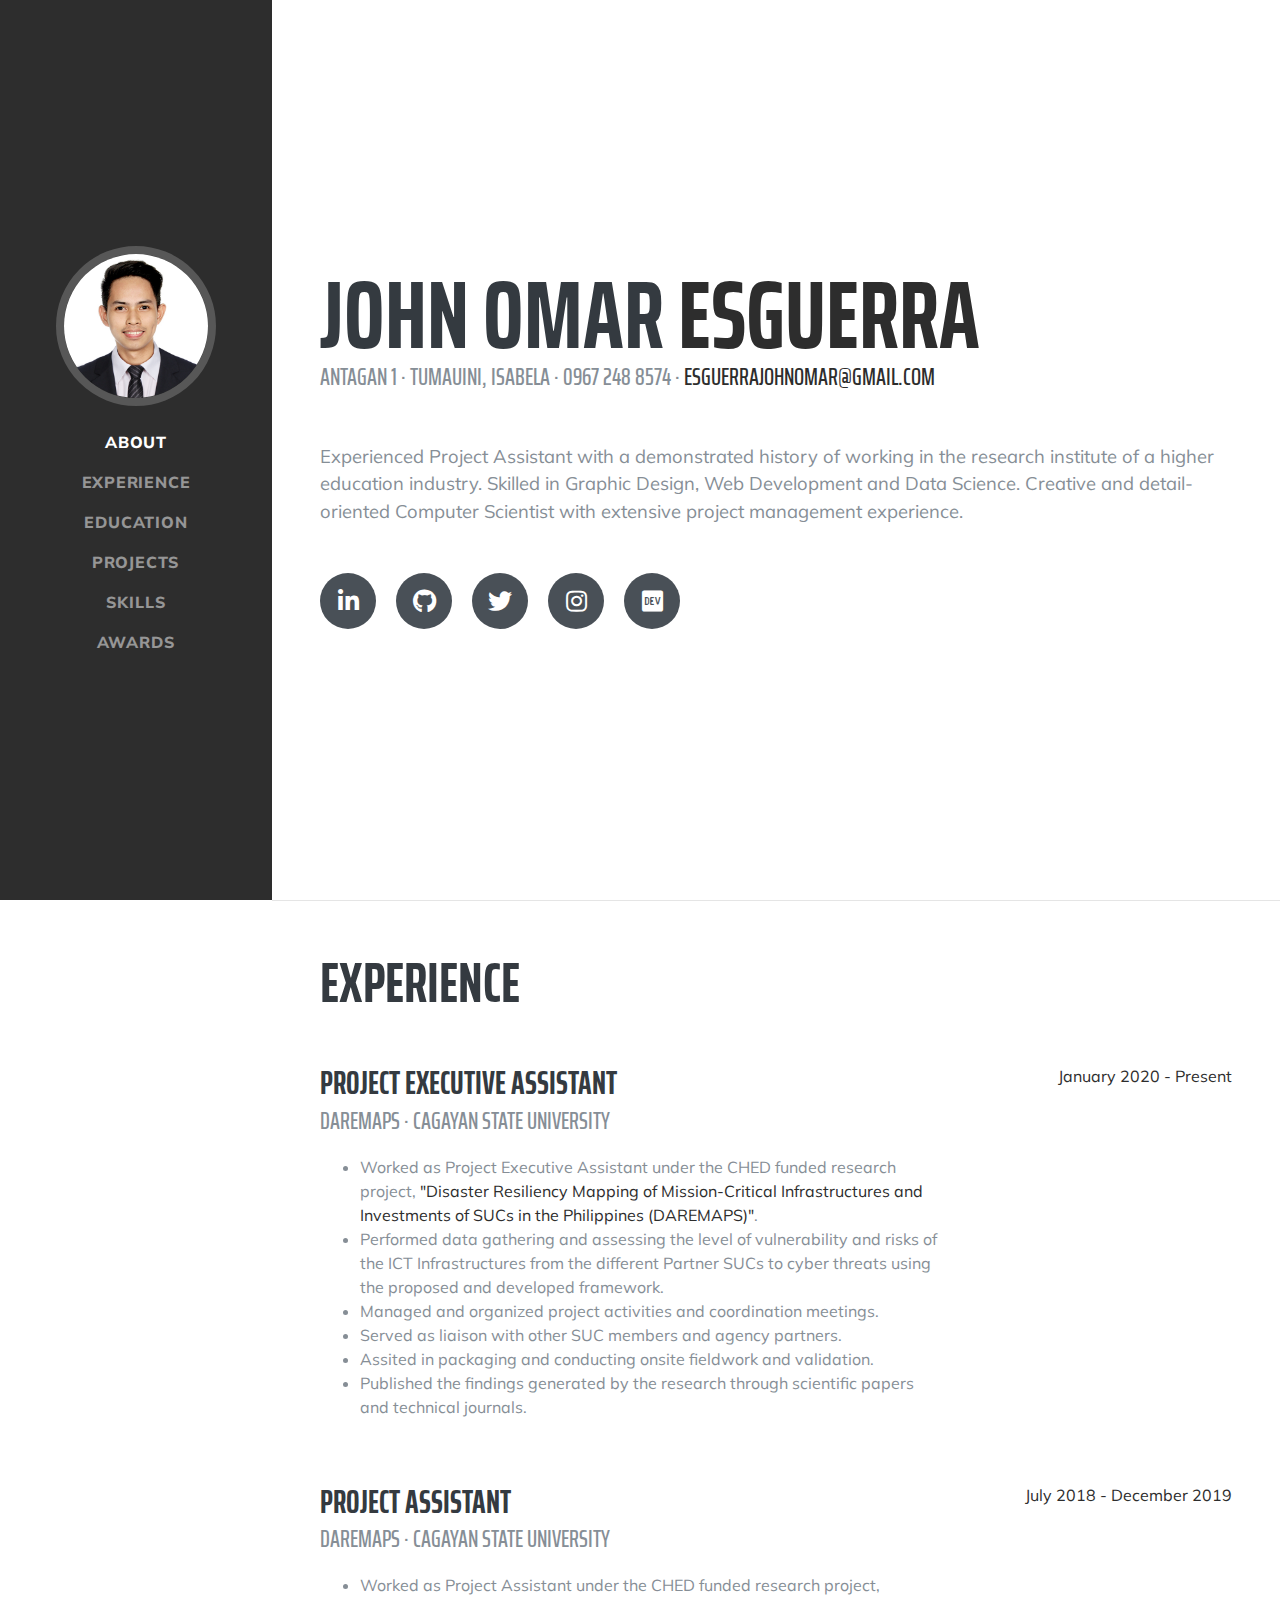
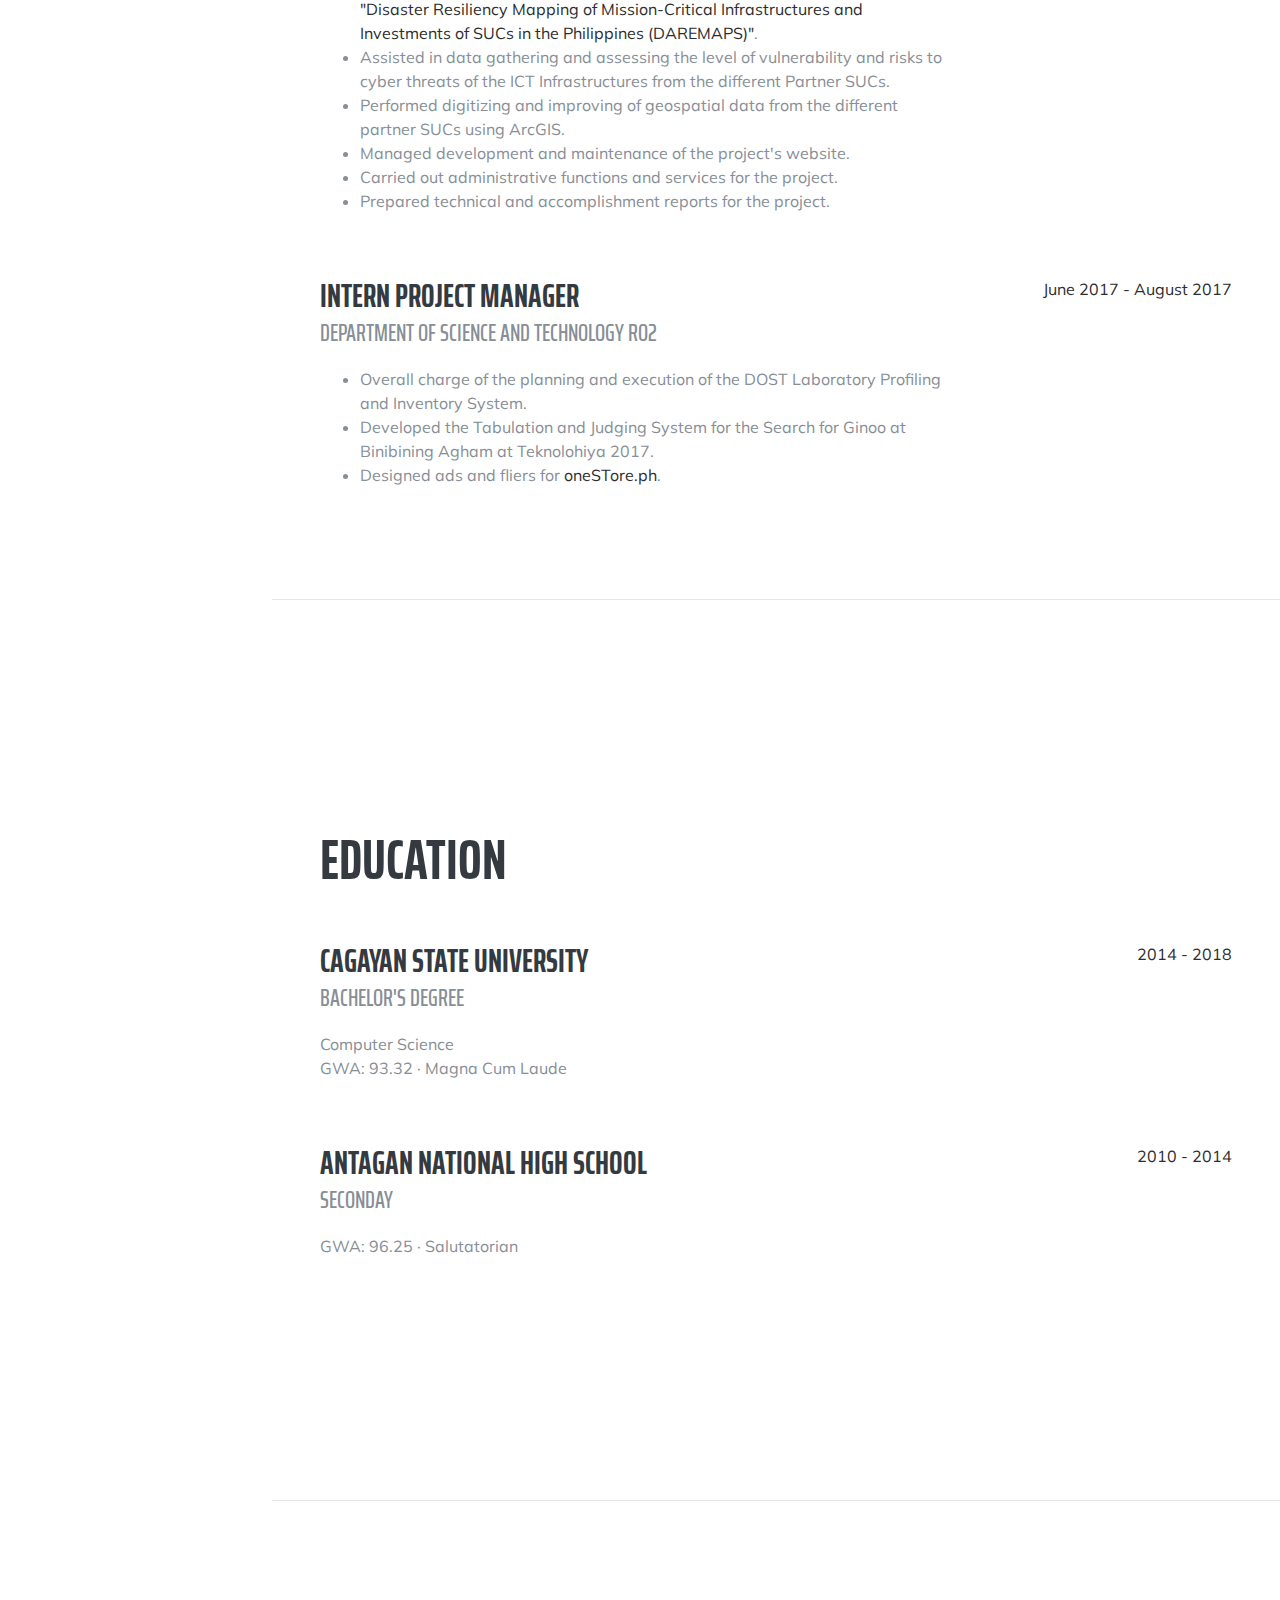
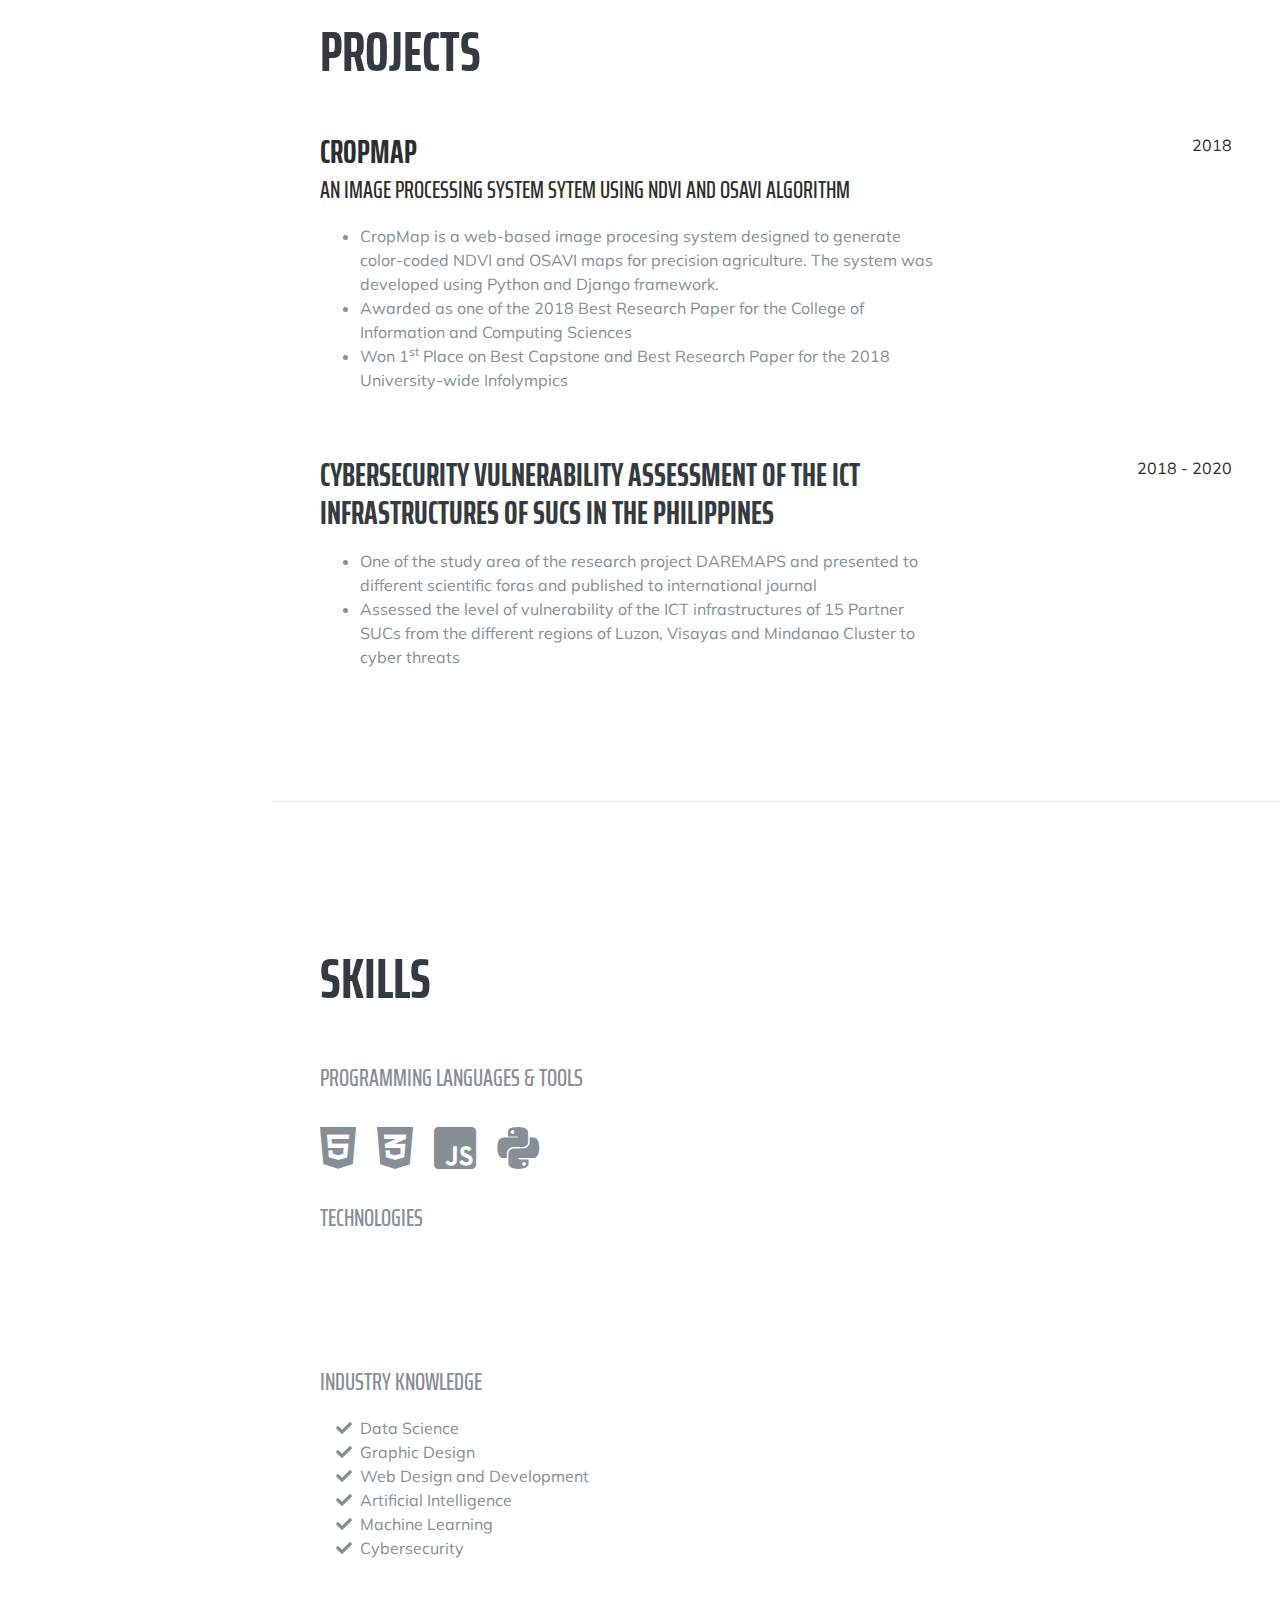
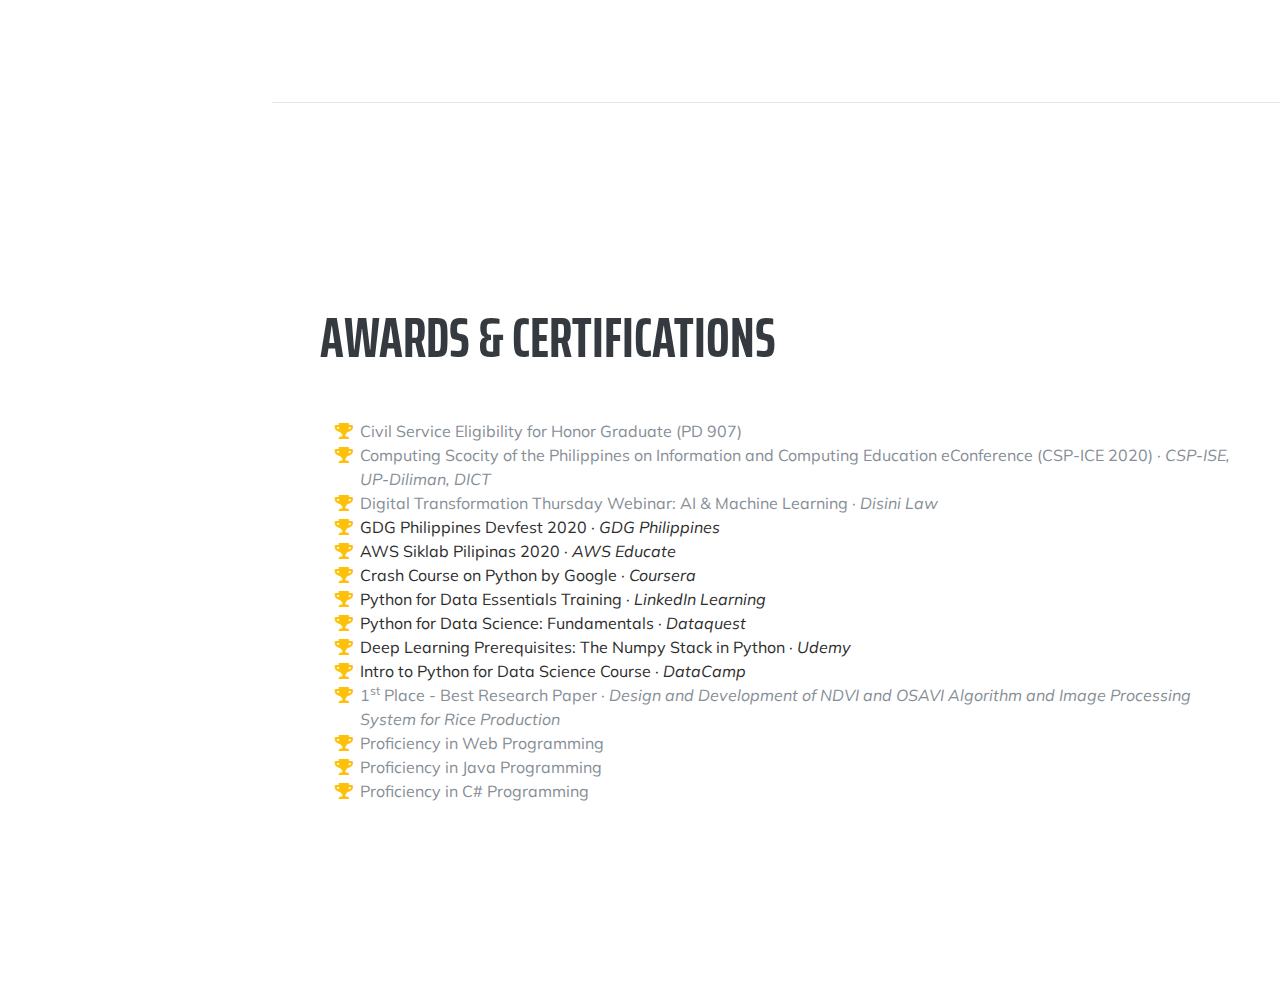
==== index.html @ 61eb9645 "Update index.html" ====
<!DOCTYPE html>
<html lang="en">

<head>

  <meta charset="utf-8">
  <meta name="viewport" content="width=device-width, initial-scale=1, shrink-to-fit=no">
  <meta name="description" content="">
  <meta name="author" content="">

  <title>John Omar Esguerra | My Resume</title>

  <!-- Bootstrap core CSS -->
  <link href="vendor/bootstrap/css/bootstrap.min.css" rel="stylesheet">

  <!-- Custom fonts for this template -->
  <link href="https://fonts.googleapis.com/css?family=Saira+Extra+Condensed:500,700" rel="stylesheet">
  <link href="https://fonts.googleapis.com/css?family=Muli:400,400i,800,800i" rel="stylesheet">
  <link href="vendor/fontawesome-free/css/all.min.css" rel="stylesheet">

  <!-- Custom styles for this template -->
  <link href="css/resume.min.css" rel="stylesheet">

</head>

<body id="page-top">

  <nav class="navbar navbar-expand-lg navbar-dark bg-primary fixed-top" id="sideNav">
    <a class="navbar-brand js-scroll-trigger" href="#page-top">
      <span class="d-block d-lg-none">John Omar Esguerra</span>
      <span class="d-none d-lg-block">
        <img class="img-fluid img-profile rounded-circle mx-auto mb-2" src="img/profile1.jpg" alt="">
      </span>
    </a>
    <button class="navbar-toggler" type="button" data-toggle="collapse" data-target="#navbarSupportedContent" aria-controls="navbarSupportedContent" aria-expanded="false" aria-label="Toggle navigation">
      <span class="navbar-toggler-icon"></span>
    </button>
    <div class="collapse navbar-collapse" id="navbarSupportedContent">
      <ul class="navbar-nav">
        <li class="nav-item">
          <a class="nav-link js-scroll-trigger" href="#about">About</a>
        </li>
        <li class="nav-item">
          <a class="nav-link js-scroll-trigger" href="#experience">Experience</a>
        </li>
        <li class="nav-item">
          <a class="nav-link js-scroll-trigger" href="#education">Education</a>
        </li>
        <li class="nav-item">
          <a class="nav-link js-scroll-trigger" href="#projects">Projects</a>
        </li>
        <li class="nav-item">
          <a class="nav-link js-scroll-trigger" href="#skills">Skills</a>
        </li>
        <li class="nav-item">
          <a class="nav-link js-scroll-trigger" href="#awards">Awards</a>
        </li>
       <!--  <li class="nav-item">
          <a class="nav-link js-scroll-trigger" href="portfolio.html#portfolio">Portfolio</a>
        </li> -->
      </ul>
    </div>
  </nav>

  <div class="container-fluid p-0">

    <section class="resume-section p-3 p-lg-5 d-flex align-items-center" id="about">
      <div class="w-100">
        <h1 class="mb-0">John Omar
          <span class="text-primary">Esguerra</span>
        </h1>
        <div class="subheading mb-5">Antagan 1 · Tumauini, Isabela · 0967 248 8574 ·
          <a href="mailto:esguerrajohnomar@gmail.com">esguerrajohnomar@gmail.com</a>
        </div>
        <p class="lead mb-5">Experienced Project Assistant with a demonstrated history of working in the research institute of a higher education industry. Skilled in Graphic Design, Web Development and Data Science. Creative and detail-oriented Computer Scientist with extensive project management experience. </p>
        <div class="social-icons">
          <a href="https://www.linkedin.com/in/omaresguerra" target="_blank">
            <i class="fab fa-linkedin-in"></i>
          </a>
          <a href="https://github.com/omaresguerra" target="_blank">
            <i class="fab fa-github"></i>
          </a>
          <a href="https://twitter.com/omar_esguerra" target="_blank">
            <i class="fab fa-twitter"></i>
          </a>
          <a href="https://instagram.com/omar_esguerra" target="_blank">
            <i class="fab fa-instagram"></i>
          </a>
          <a href="https://dev.to/omaresguerra" target="_blank">
            <i class="fab fa-dev"></i>
          </a>
        </div>
      </div>
    </section>

    <hr class="m-0">

    <section class="resume-section p-3 p-lg-5 d-flex justify-content-center" id="experience">
      <div class="w-100">
        <h2 class="mb-5">Experience</h2>

        <div class="resume-item d-flex flex-column flex-md-row justify-content-between mb-5">
          <div class="resume-content">
            <h3 class="mb-0">Project Executive Assistant</h3>
            <div class="subheading mb-3">DAREMAPS · Cagayan State University</div>
             <ul>
                <li>Worked as Project Executive Assistant under the CHED funded research project, <a href="http://www.daremaps.net.ph" target="_blank">"Disaster Resiliency Mapping of Mission-Critical Infrastructures and Investments of SUCs in the Philippines (DAREMAPS)"</a>.</li>
                <li>Performed data gathering and assessing the level of vulnerability and risks of the ICT Infrastructures from the different Partner SUCs to cyber threats using the proposed and developed framework.</li>
                <li>Managed and organized project activities and coordination meetings.</li> 
                <li>Served as liaison with other SUC members and agency partners.</li>
                <li>Assited in packaging and conducting onsite fieldwork and validation.</li>
                <li>Published the findings generated by the research through scientific papers and technical journals.</li>
             </ul>
          </div>
          <div class="resume-date text-md-right">
            <span class="text-primary">January 2020 - Present</span>
          </div>
        </div>

        <div class="resume-item d-flex flex-column flex-md-row justify-content-between mb-5">
          <div class="resume-content">
            <h3 class="mb-0">Project Assistant</h3>
            <div class="subheading mb-3">DAREMAPS · Cagayan State University</div>
              <ul>
                <li>Worked as Project Assistant under the CHED funded research project, <a href="http://www.daremaps.net.ph" target="_blank">"Disaster Resiliency Mapping of Mission-Critical Infrastructures and Investments of SUCs in the Philippines (DAREMAPS)"</a>.</li>
                <li>Assisted in data gathering and assessing the level of vulnerability and risks to cyber threats of the ICT Infrastructures from the different Partner SUCs.</li>
                <li>Performed digitizing and improving of geospatial data from the different partner SUCs using ArcGIS.</li>
                <li>Managed development and maintenance of the project's website.</li>
                <li>Carried out administrative functions and services for the project.</li>
                <li>Prepared technical and accomplishment reports for the project.</li>
              </ul>
          </div>
          <div class="resume-date text-md-right">
            <span class="text-primary">July 2018 - December 2019</span>
          </div>
        </div>

        <div class="resume-item d-flex flex-column flex-md-row justify-content-between mb-5">
          <div class="resume-content">
            <h3 class="mb-0">Intern Project Manager</h3>
            <div class="subheading mb-3">Department of Science and Technology RO2</div>
            <ul>
              <li>Overall charge of the planning and execution of the DOST Laboratory Profiling and Inventory System.</li>
              <li>Developed the Tabulation and Judging System for the Search for Ginoo at Binibining Agham at Teknolohiya 2017.</li>
              <li>Designed ads and fliers for <a href="https://onestore.ph/" target="_blank">oneSTore.ph</a>.</li>
            </ul>
          </div>
          <div class="resume-date text-md-right">
            <span class="text-primary">June 2017 - August 2017</span>
          </div>
        </div>

      </div>

    </section>

    <hr class="m-0">

    <section class="resume-section p-3 p-lg-5 d-flex align-items-center" id="education">
      <div class="w-100">
        <h2 class="mb-5">Education</h2>

        <div class="resume-item d-flex flex-column flex-md-row justify-content-between mb-5">
          <div class="resume-content">
            <h3 class="mb-0">Cagayan State University</h3>
            <div class="subheading mb-3">Bachelor's Degree</div>
            <div>Computer Science</div>
            <p>GWA: 93.32 · Magna Cum Laude </p>
          </div>
          <div class="resume-date text-md-right">
            <span class="text-primary">2014 - 2018</span>
          </div>
        </div>

        <div class="resume-item d-flex flex-column flex-md-row justify-content-between">
          <div class="resume-content">
            <h3 class="mb-0">Antagan National High School</h3>
            <div class="subheading mb-3">Seconday</div>
            <p>GWA: 96.25 · Salutatorian</p>
          </div>
          <div class="resume-date text-md-right">
            <span class="text-primary">2010 - 2014</span>
          </div>
        </div>
      </div>
    </section>

    <hr class="m-0">

    <section class="resume-section p-3 p-lg-5 d-flex align-items-center" id="projects">
      <div class="w-100">
        <h2 class="mb-5">Projects</h2>

        <div class="resume-item d-flex flex-column flex-md-row justify-content-between mb-5">
          <div class="resume-content">
            <h3 class="mb-0"><a href="http://cropmapapp.herokuapp.com" target="_blank">CropMap</a></h3>
            <div class="subheading mb-3"><a href="http://cropmapapp.herokuapp.com" target="_blank">An Image Processing System Sytem using NDVI and OSAVI Algorithm</a></div>
            <ul>
              <li>CropMap is a web-based image procesing system designed to generate color-coded NDVI and OSAVI maps for precision agriculture. The system was developed using Python and Django framework.</li>
              <li>Awarded as one of the 2018 Best Research Paper for the College of Information and Computing Sciences</li>
              <li>Won 1<sup>st</sup> Place on Best Capstone and Best Research Paper for the 2018 University-wide Infolympics</li>
            </ul>
          </div>
          <div class="resume-date text-md-right">
            <span class="text-primary">2018</span>
          </div>
        </div>

       <div class="resume-item d-flex flex-column flex-md-row justify-content-between">
          <div class="resume-content">
            <h3 class="mb-0">Cybersecurity Vulnerability Assessment of the ICT Infrastructures of SUCs in the Philippines</h3>
            <div class="subheading mb-3"> </div>
            <ul>
              <li>One of the study area of the research project DAREMAPS and presented to different scientific foras and published to international journal</li>
              <li>Assessed the level of vulnerability of the ICT infrastructures of 15 Partner SUCs from the different regions of Luzon, Visayas and Mindanao Cluster to cyber threats</li>
<!--               <li>Won 1<sup>st</sup> Place on Best Capstone and Best Research Paper for the 2018 University-wide Infolympics</li> -->
            </ul>
          </div>
          <div class="resume-date text-md-right">
            <span class="text-primary">2018 - 2020</span>
          </div>
        </div>
 
      </div>
    </section>

    <hr class="m-0">

    <section class="resume-section p-3 p-lg-5 d-flex align-items-center" id="skills">
      <div class="w-100">
        <h2 class="mb-5">Skills</h2>

        <div class="subheading mb-3">Programming Languages &amp; Tools</div>
        <ul class="list-inline dev-icons">
          <li class="list-inline-item">
            <i class="fab fa-html5" data-toggle="tooltip" data-placement="bottom" title="HTML"></i>
          </li>
          <li class="list-inline-item">
            <i class="fab fa-css3-alt" data-toggle="tooltip" data-placement="bottom" title="CSS"></i>
          </li>
          <li class="list-inline-item">
            <i class="fab fa-js-square" data-toggle="tooltip" data-placement="bottom" title="JavaScript"></i>
          </li>
          </li>
          <li class="list-inline-item">
            <i class="fab fa-python" data-toggle="tooltip" data-placement="bottom" title="Python"></i>
          </li>
        </ul>

        <div class="subheading mb-3">Technologies</div>
        <ul class="list-inline dev-icons">
          <li class="list-inline-item">
            <img src="https://cdn.worldvectorlogo.com/logos/photoshop-cc.svg" width="50" data-toggle="tooltip" data-placement="bottom" title="Adobe Photoshop">
          </li>
          <li class="list-inline-item">
            <img src="https://upload.wikimedia.org/wikipedia/commons/thumb/f/fb/Adobe_Illustrator_CC_icon.svg/512px-Adobe_Illustrator_CC_icon.svg.png" width="50" data-toggle="tooltip" data-placement="bottom" title="Adobe Illustrator"> 
          </li>
          <li class="list-inline-item">
            <img src="https://visualstudio.microsoft.com/wp-content/uploads/2019/02/VSWinIcon_100x.png" width="50" data-toggle="tooltip" data-placement="bottom" title="Visual Studio">
          </li>
          <li class="list-inline-item">
            <img src="https://www.djangoproject.com/m/img/logos/django-logo-negative.png" width="90" data-toggle="tooltip" data-placement="bottom" title="Django">
          </li>
          <li class="list-inline-item">
            <img src="https://seeklogo.com/images/T/tensorflow-logo-AE5100E55E-seeklogo.com.png" width="80" data-toggle="tooltip" data-placement="bottom" title="Tensorflow">
          </li>
          <li class="list-inline-item">
            <img src="https://cdn.worldvectorlogo.com/logos/microsoft-sql-server.svg" width="60" data-toggle="tooltip" data-placement="bottom" title="SQL Server">
          </li>
          <li class="list-inline-item">
            <img src=" https://upload.wikimedia.org/wikipedia/commons/d/df/ArcGIS_logo.png" width="60" data-toggle="tooltip" data-placement="bottom" title="ArcGIS">
          </li>
         
        </ul>
        <br>
        <div class="subheading mb-3">Industry Knowledge</div>
        <ul class="fa-ul mb-0">
          <li>
            <i class="fa-li fa fa-check"></i>
            Data Science</li>
          <li>
            <i class="fa-li fa fa-check"></i>
            Graphic Design</li>
          <li>
            <i class="fa-li fa fa-check"></i>
            Web Design and Development</li>
          <li>
            <i class="fa-li fa fa-check"></i>
            Artificial Intelligence</li>
          <li>
            <i class="fa-li fa fa-check"></i>
            Machine Learning</li>
          <li>
            <i class="fa-li fa fa-check"></i>
            Cybersecurity</li>
        </ul>
      </div>
    </section>


    <hr class="m-0">

    <section class="resume-section p-3 p-lg-5 d-flex align-items-center" id="awards">
      <div class="w-100">
        <h2 class="mb-5">Awards &amp; Certifications</h2>
        <ul class="fa-ul mb-0">
          <li>
            <i class="fa-li fa fa-trophy text-warning"></i>
            Civil Service Eligibility for Honor Graduate (PD 907)</li>
          <li>
            <i class="fa-li fa fa-trophy text-warning"></i>
            Computing Scocity of the Philippines on Information and Computing Education eConference (CSP-ICE 2020) · <i>CSP-ISE, UP-Diliman, DICT </i></li>
          <li>
            <i class="fa-li fa fa-trophy text-warning"></i>
            Digital Transformation Thursday Webinar: AI & Machine Learning · <i>Disini Law </i></li>
          <li>
            <i class="fa-li fa fa-trophy text-warning"></i>
            <a href="https://devfestph2020.web.app/" target="_blank"> GDG Philippines Devfest 2020 · <i>GDG Philippines</i></a></li>
          <li>
            <i class="fa-li fa fa-trophy text-warning"></i>
            <a href="https://awseducate.edukasyon.ph/certificate/2020-siklab-sept-PTDWr5SV18?utm_campaign=website&utm_source=sendgrid.com&utm_medium=email" target="_blank"> AWS Siklab Pilipinas 2020 · <i>AWS Educate</i></a></li>
          <li>
          <li>
            <i class="fa-li fa fa-trophy text-warning"></i>
            <a href="https://www.coursera.org/account/accomplishments/verify/XP6KNSXWALZ8" target="_blank"> Crash Course on Python by Google · <i>Coursera</i></a></li>
          <li>
            <i class="fa-li fa fa-trophy text-warning"></i>
            <a href="http://www.linkedin.com/learning/python-for-data-science-essential-training" target="_blank"> Python for Data Essentials Training · <i>LinkedIn Learning</i></a></li>
          <li>
            <i class="fa-li fa fa-trophy text-warning"></i>
            <a href="https://app.dataquest.io/view_cert/6IZMOHIA0NQPO6COQBFH/" target="_blank"> Python for Data Science: Fundamentals · <i>Dataquest</i></a></li>
          <li>
            <i class="fa-li fa fa-trophy text-warning"></i>
            <a href="https://udemy-certificate.s3.amazonaws.com/image/UC-82DHRBI6.jpg?l=null" target="_blank">Deep Learning Prerequisites: The Numpy Stack in Python · <i>Udemy</i></a></li>
          <li>
            <i class="fa-li fa fa-trophy text-warning"></i>
            <a href="https://www.datacamp.com/statement-of-accomplishment/course/dbcbabd56841c4ea264ac9c5e3e199fb4b6ab579" target="_blank">Intro to Python for Data Science Course · <i>DataCamp</i></a></li>
          <li>
            <i class="fa-li fa fa-trophy text-warning"></i>
            1<sup>st</sup>
            Place - Best Research Paper · <i>Design and Development of NDVI and OSAVI Algorithm and Image Processing System for Rice Production</i> </li>
          <li>
            <i class="fa-li fa fa-trophy text-warning"></i>
            Proficiency in Web Programming</li>
          <li>
            <i class="fa-li fa fa-trophy text-warning"></i>
            Proficiency in Java Programming</li>
          <li>
            <i class="fa-li fa fa-trophy text-warning"></i>
            Proficiency in C# Programming</li>
          
        </ul>
      </div>
    </section>

  </div>

  <!-- Bootstrap core JavaScript -->
  <script src="vendor/jquery/jquery.min.js"></script>
  <script src="vendor/bootstrap/js/bootstrap.bundle.min.js"></script>

  <!-- Plugin JavaScript -->
  <script src="vendor/jquery-easing/jquery.easing.min.js"></script>

  <!-- Custom scripts for this template -->
  <script src="js/resume.min.js"></script>
  <script>
    $(document).ready(function(){
      $('[data-toggle="tooltip"]').tooltip();
    });
  </script>

</body>

</html>
---- css/resume.min.css ----
/*!
 * Start Bootstrap - Resume v5.0.7 (https://startbootstrap.com/template-overviews/resume)
 * Copyright 2013-2019 Start Bootstrap
 * Licensed under MIT (https://github.com/BlackrockDigital/startbootstrap-resume/blob/master/LICENSE)
 */body{font-family:Muli,-apple-system,BlinkMacSystemFont,'Segoe UI',Roboto,'Helvetica Neue',Arial,sans-serif,'Apple Color Emoji','Segoe UI Emoji','Segoe UI Symbol','Noto Color Emoji';padding-top:54px;color:#868e96}@media (min-width:992px){body{padding-top:0;padding-left:17rem}}h1,h2,h3,h4,h5,h6{font-family:'Saira Extra Condensed',-apple-system,BlinkMacSystemFont,'Segoe UI',Roboto,'Helvetica Neue',Arial,sans-serif,'Apple Color Emoji','Segoe UI Emoji','Segoe UI Symbol','Noto Color Emoji';font-weight:700;text-transform:uppercase;color:#343a40}h1{font-size:6rem;line-height:5.5rem}h2{font-size:3.5rem}h3{font-size:2rem}p.lead{font-size:1.15rem;font-weight:400}.subheading{text-transform:uppercase;font-weight:500;font-family:'Saira Extra Condensed',-apple-system,BlinkMacSystemFont,'Segoe UI',Roboto,'Helvetica Neue',Arial,sans-serif,'Apple Color Emoji','Segoe UI Emoji','Segoe UI Symbol','Noto Color Emoji';font-size:1.5rem}.social-icons a{display:inline-block;height:3.5rem;width:3.5rem;background-color:#495057;color:#fff!important;border-radius:100%;text-align:center;font-size:1.5rem;line-height:3.5rem;margin-right:1rem}.social-icons a:last-child{margin-right:0}.social-icons a:hover{background-color:#2d2d2d}.dev-icons{font-size:3rem}.dev-icons .list-inline-item i:hover{color:#2d2d2d}#sideNav .navbar-nav .nav-item .nav-link{font-weight:800;letter-spacing:.05rem;text-transform:uppercase}#sideNav .navbar-toggler:focus{outline-color:#d48a6e}@media (min-width:992px){#sideNav{text-align:center;position:fixed;top:0;left:0;display:-webkit-box;display:-ms-flexbox;display:flex;-webkit-box-orient:vertical;-webkit-box-direction:normal;-ms-flex-direction:column;flex-direction:column;width:17rem;height:100vh}#sideNav .navbar-brand{display:-webkit-box;display:-ms-flexbox;display:flex;margin:auto auto 0;padding:.5rem}#sideNav .navbar-brand .img-profile{max-width:10rem;max-height:10rem;border:.5rem solid rgba(255,255,255,.2)}#sideNav .navbar-collapse{display:-webkit-box;display:-ms-flexbox;display:flex;-webkit-box-align:start;-ms-flex-align:start;align-items:flex-start;-webkit-box-flex:0;-ms-flex-positive:0;flex-grow:0;width:100%;margin-bottom:auto}#sideNav .navbar-collapse .navbar-nav{-webkit-box-orient:vertical;-webkit-box-direction:normal;-ms-flex-direction:column;flex-direction:column;width:100%}#sideNav .navbar-collapse .navbar-nav .nav-item{display:block}#sideNav .navbar-collapse .navbar-nav .nav-item .nav-link{display:block}}section.resume-section{padding-top:5rem!important;padding-bottom:5rem!important;max-width:75rem}section.resume-section .resume-item .resume-date{min-width:none}@media (min-width:768px){section.resume-section{min-height:100vh}section.resume-section .resume-item .resume-date{min-width:18rem}}@media (min-width:992px){section.resume-section{padding-top:3rem!important;padding-bottom:3rem!important}}.bg-primary{background-color:#2d2d2d!important}.text-primary{color:#2d2d2d!important}a{color:#2d2d2d}a:active,a:focus,a:hover{color:#8e8e8e}
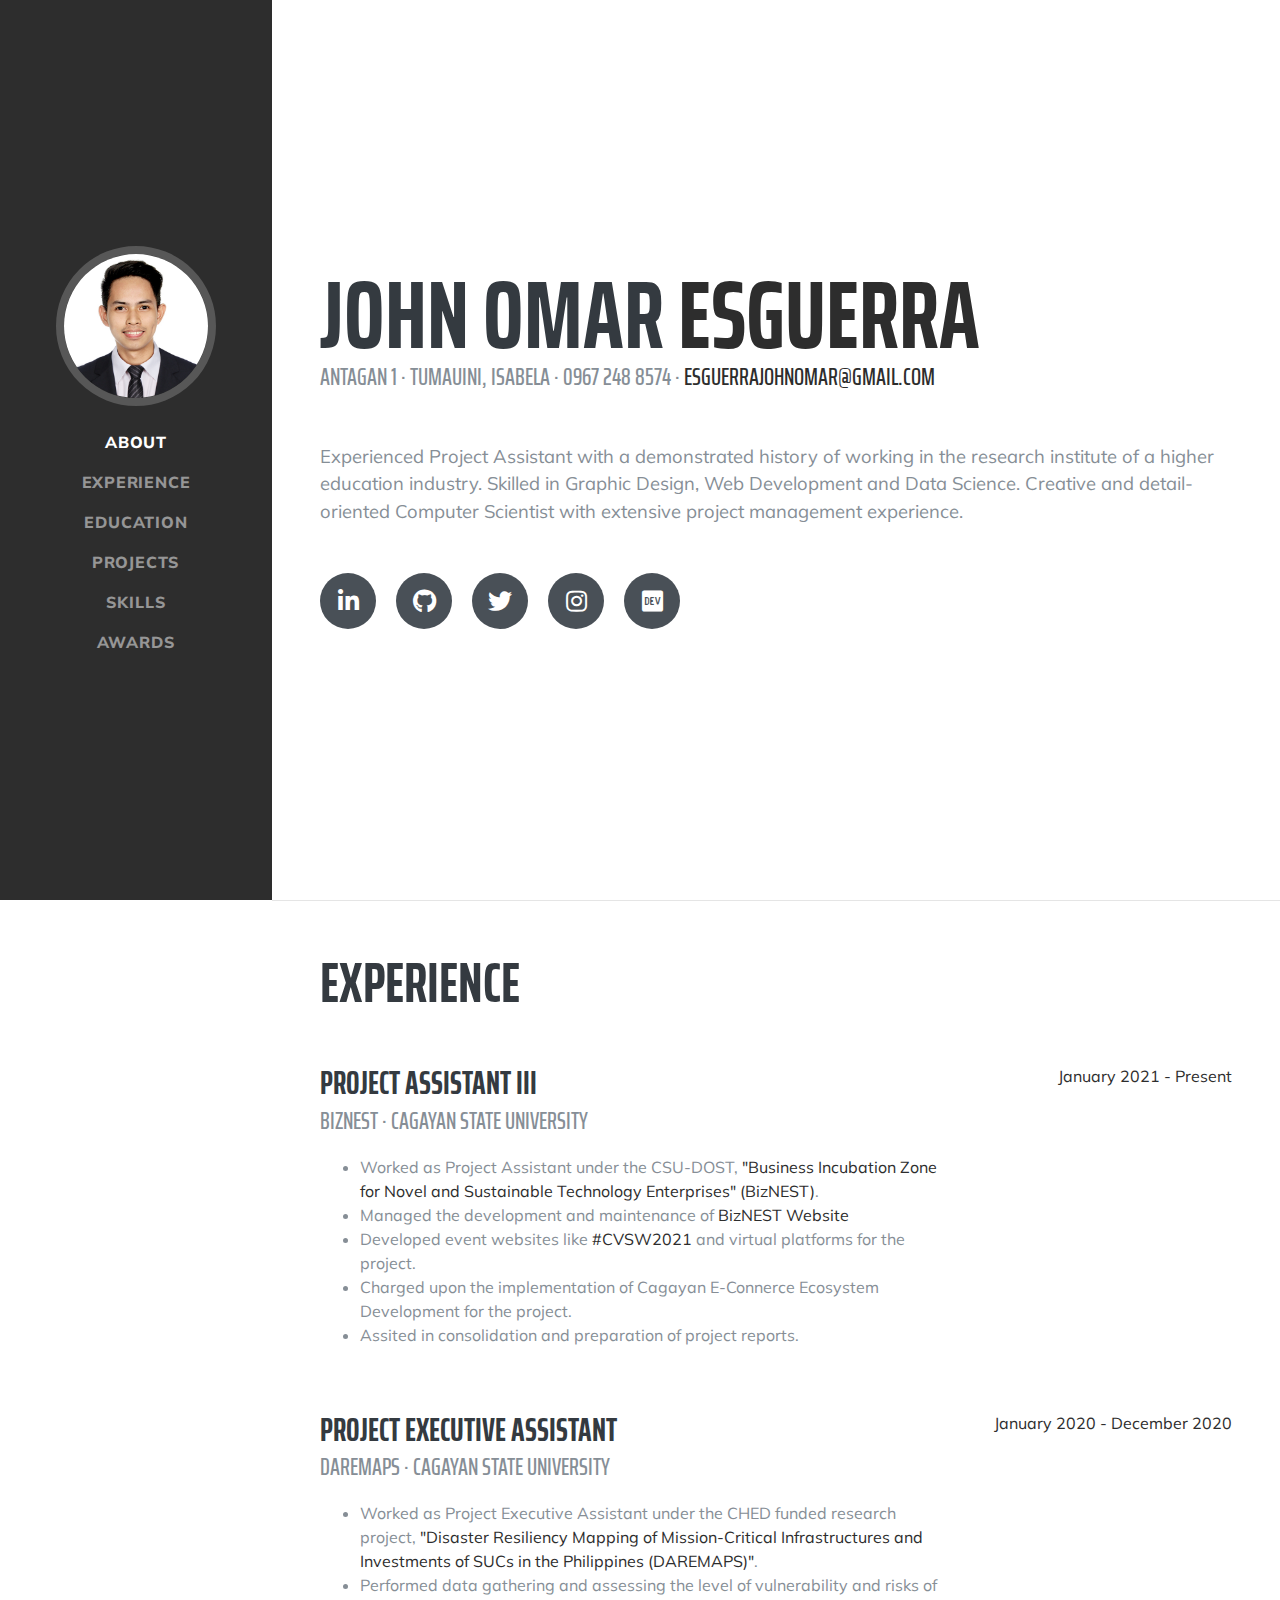
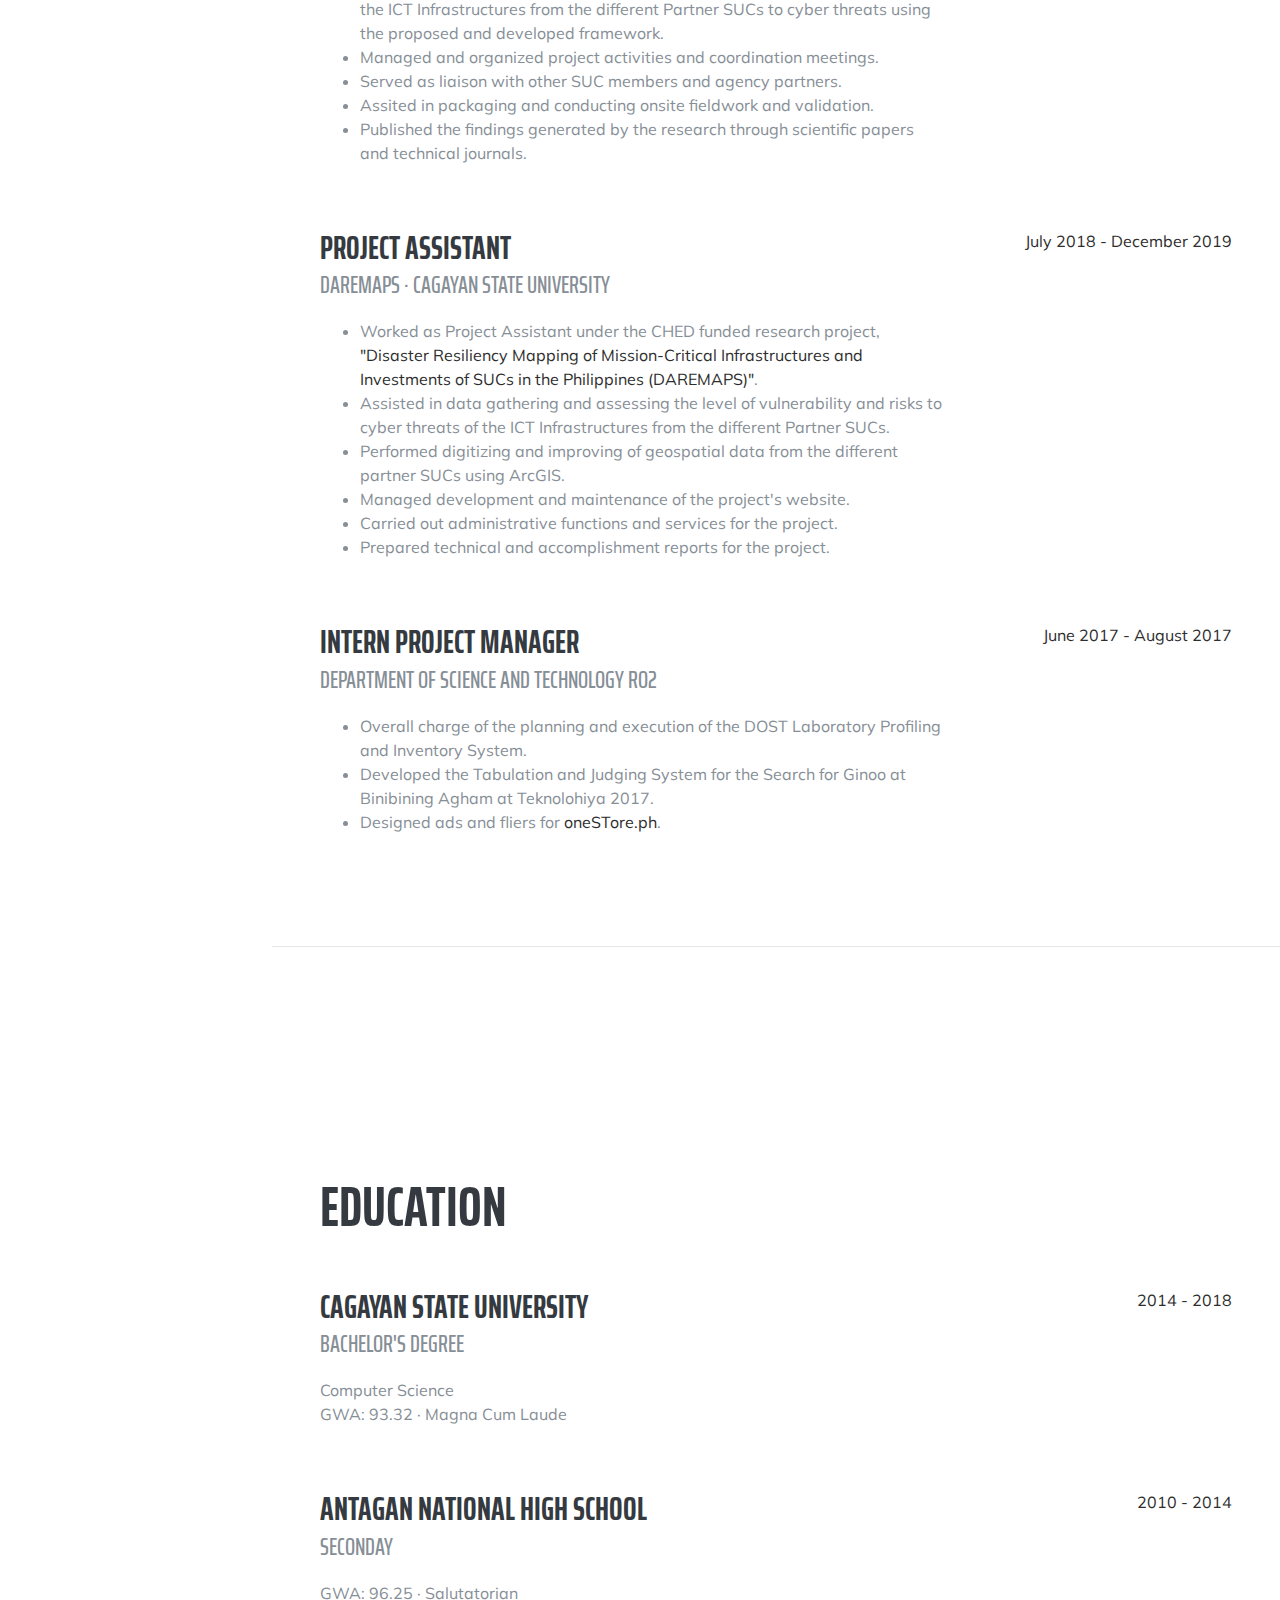
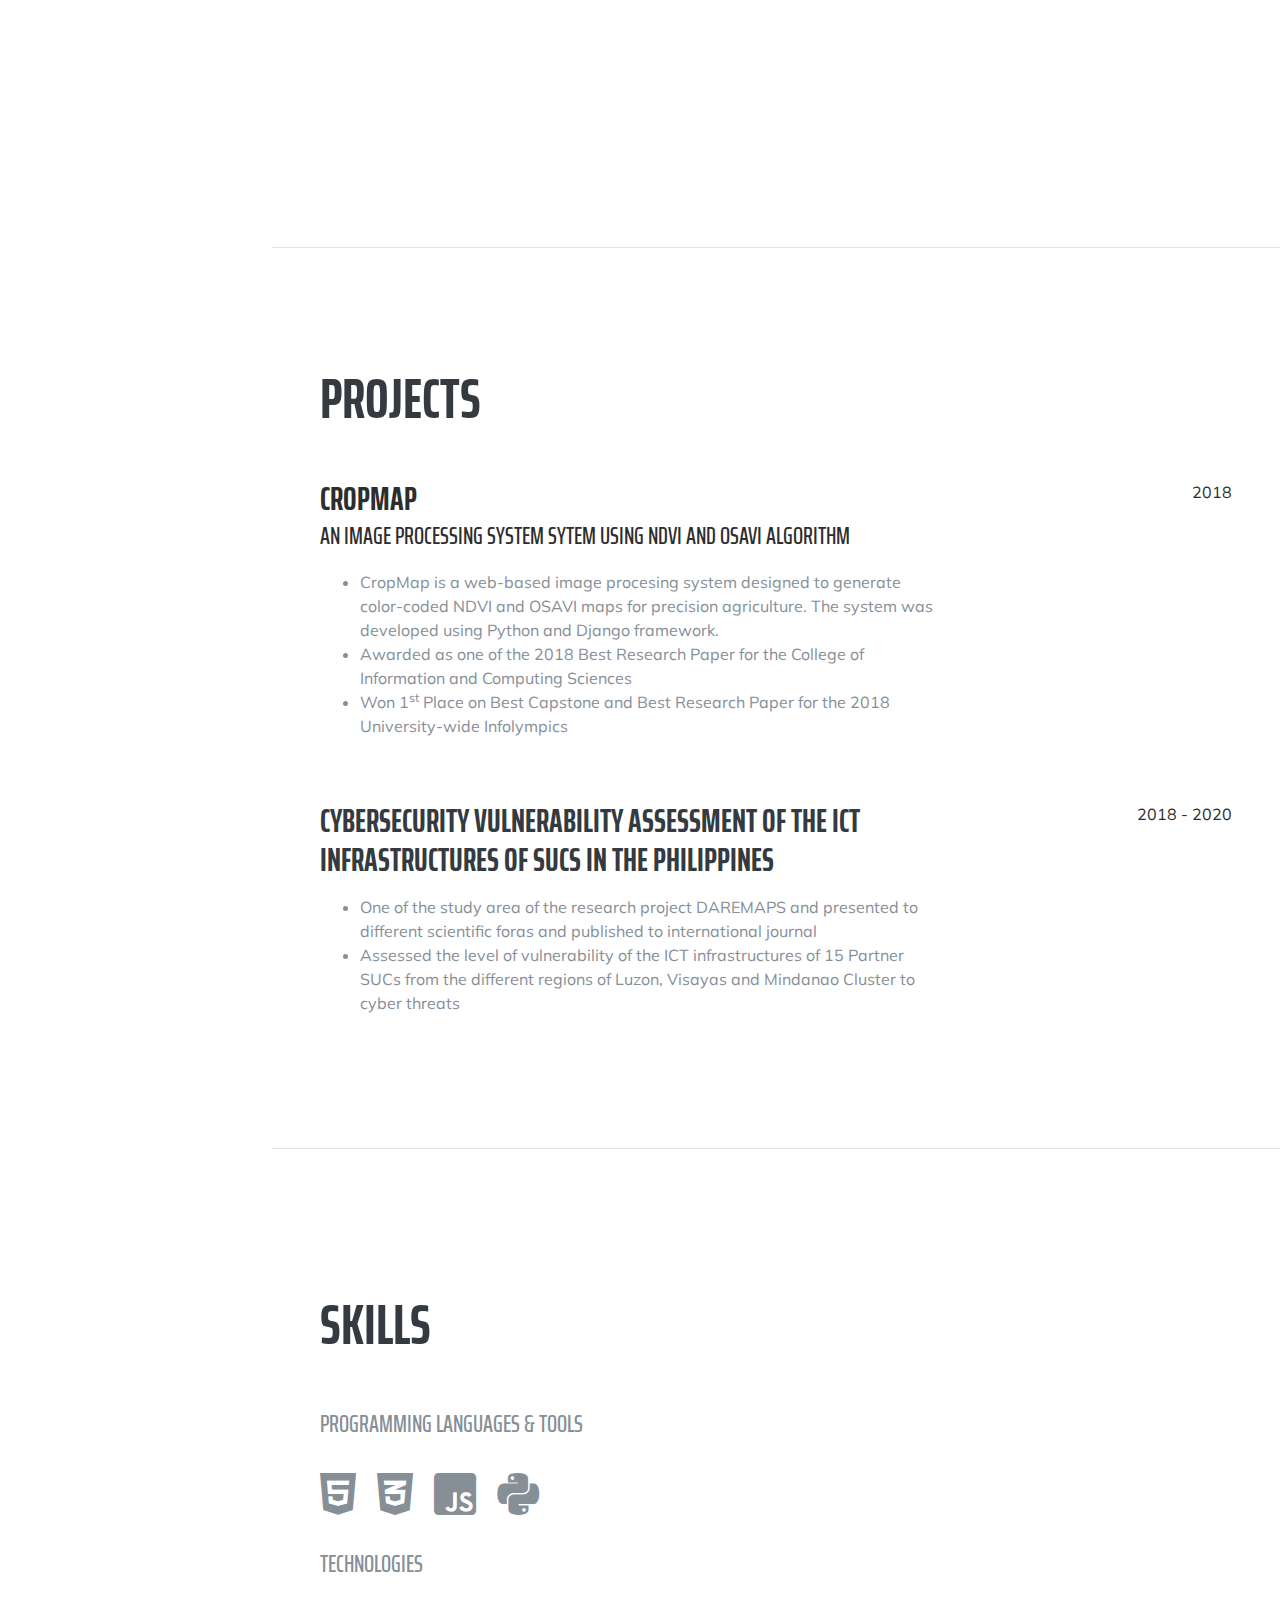
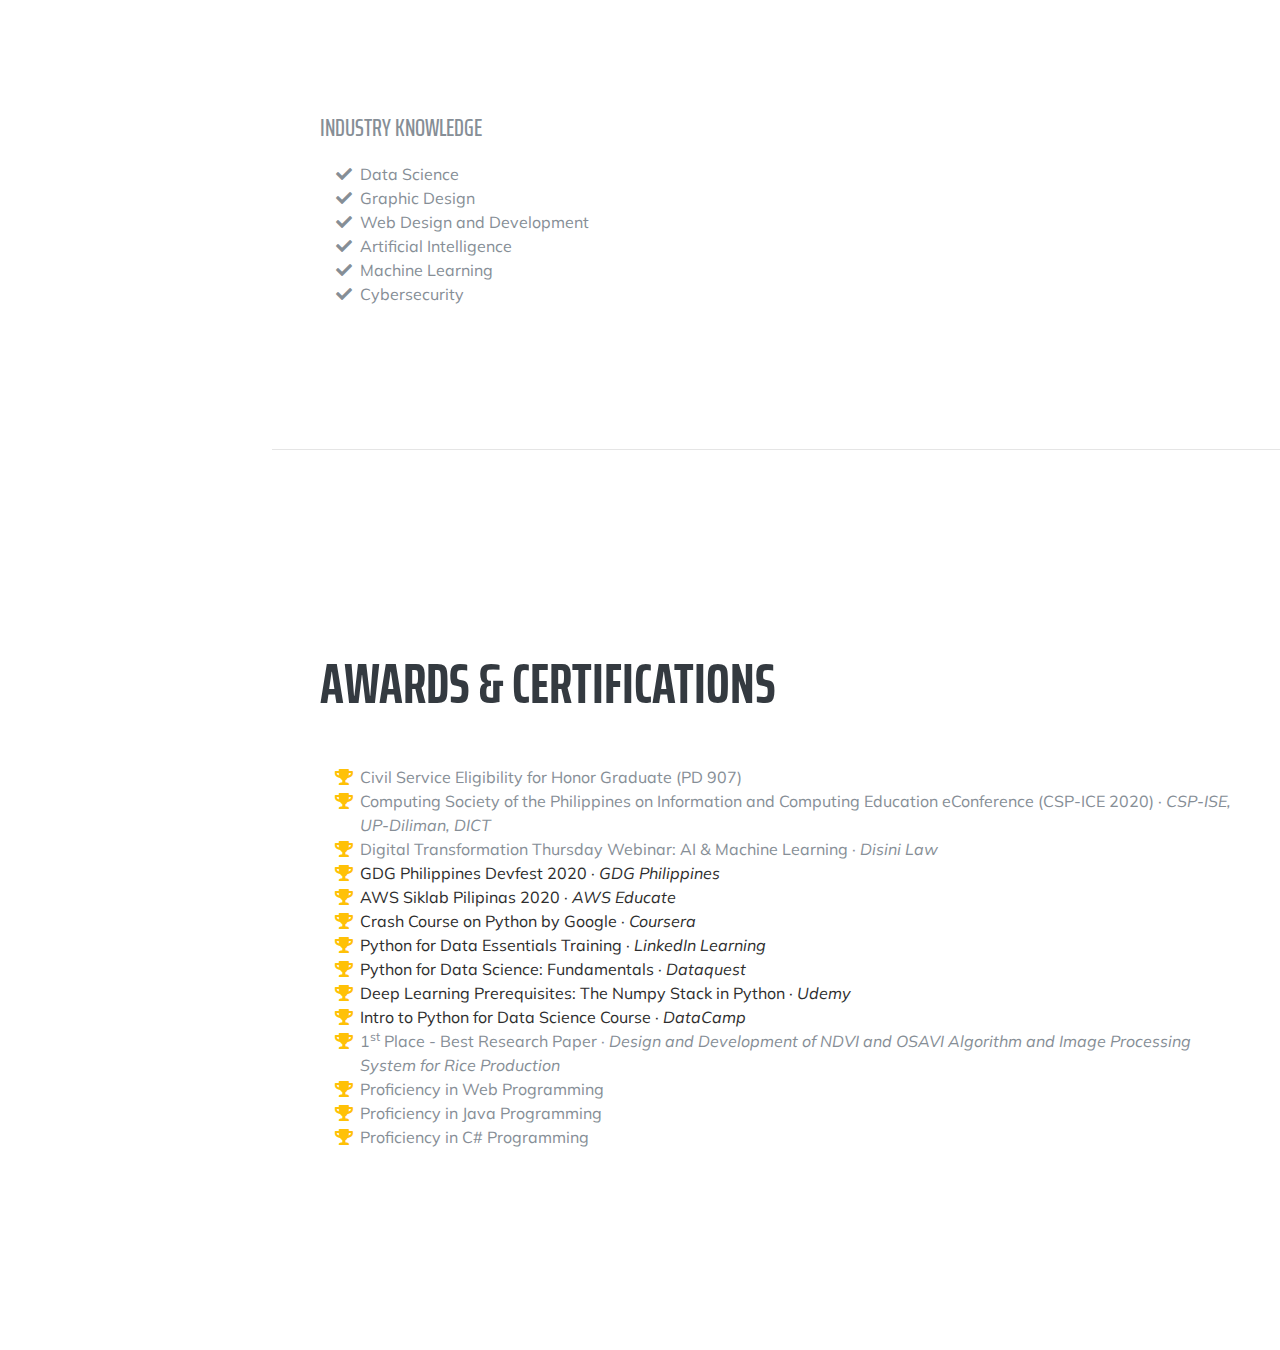
==== commit 8170c7be: "Update index.html" ====
--- a/index.html
+++ b/index.html
@@ -101,6 +101,23 @@
 
         <div class="resume-item d-flex flex-column flex-md-row justify-content-between mb-5">
           <div class="resume-content">
+            <h3 class="mb-0">Project Assistant III</h3>
+            <div class="subheading mb-3">BizNEST · Cagayan State University</div>
+             <ul>
+                <li>Worked as Project Assistant under the CSU-DOST, <a href="https://csu-biznest.ph" target="_blank">"Business Incubation Zone for Novel and Sustainable Technology Enterprises" (BizNEST)</a>.</li>
+                <li>Managed the development and maintenance of  <a href="https://csu-biznest.ph" target="_blank">BizNEST Website </a></li>
+                <li>Developed event websites like <a href="https://cvsw.csu-biznest.ph">#CVSW2021</a> and virtual platforms for the project.</li> 
+                <li>Charged upon the implementation of Cagayan E-Connerce Ecosystem Development for the project.</li>
+                <li>Assited in consolidation and preparation of project reports.</li>
+             </ul>
+          </div>
+          <div class="resume-date text-md-right">
+            <span class="text-primary">January 2021 - Present</span>
+          </div>
+        </div>
+
+        <div class="resume-item d-flex flex-column flex-md-row justify-content-between mb-5">
+          <div class="resume-content">
             <h3 class="mb-0">Project Executive Assistant</h3>
             <div class="subheading mb-3">DAREMAPS · Cagayan State University</div>
              <ul>
@@ -113,7 +130,7 @@
              </ul>
           </div>
           <div class="resume-date text-md-right">
-            <span class="text-primary">January 2020 - Present</span>
+            <span class="text-primary">January 2020 - December 2020</span>
           </div>
         </div>
 
@@ -309,7 +326,7 @@
             Civil Service Eligibility for Honor Graduate (PD 907)</li>
           <li>
             <i class="fa-li fa fa-trophy text-warning"></i>
-            Computing Scocity of the Philippines on Information and Computing Education eConference (CSP-ICE 2020) · <i>CSP-ISE, UP-Diliman, DICT </i></li>
+            Computing Society of the Philippines on Information and Computing Education eConference (CSP-ICE 2020) · <i>CSP-ISE, UP-Diliman, DICT </i></li>
           <li>
             <i class="fa-li fa fa-trophy text-warning"></i>
             Digital Transformation Thursday Webinar: AI & Machine Learning · <i>Disini Law </i></li>
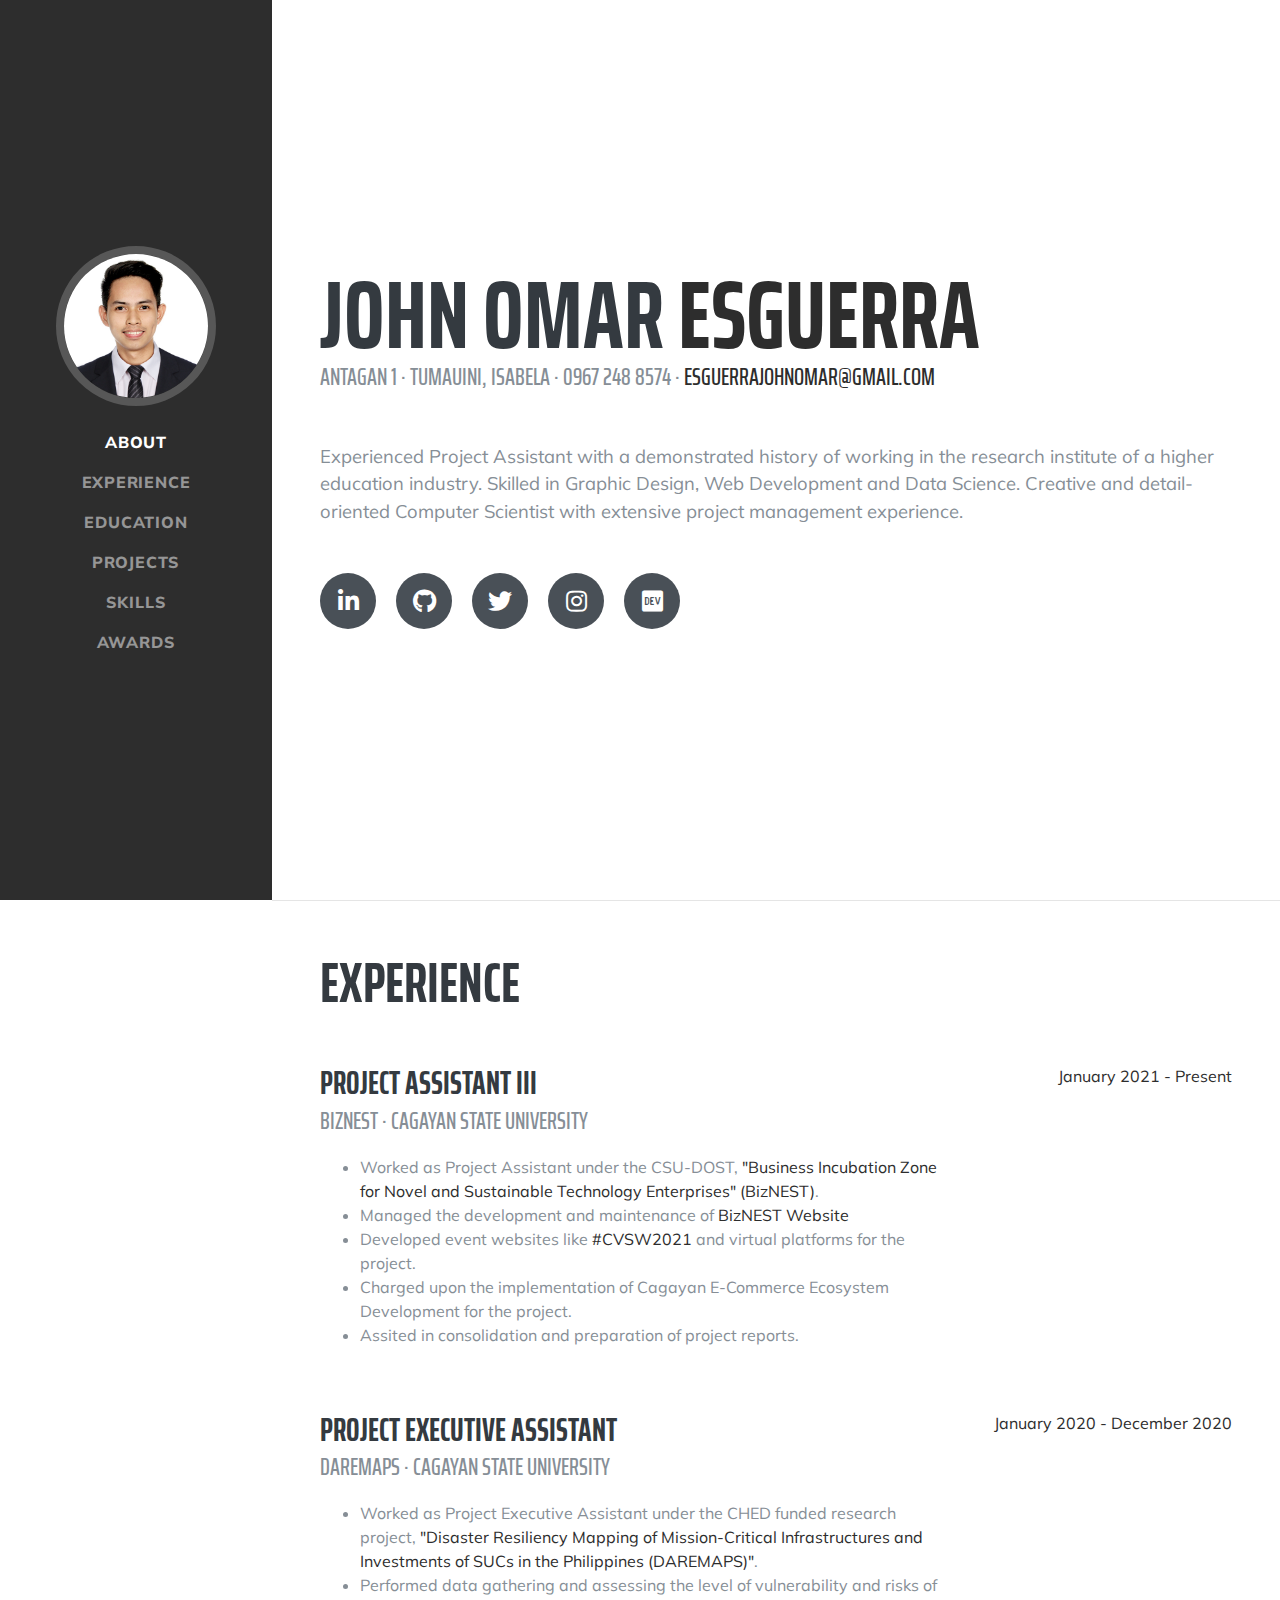
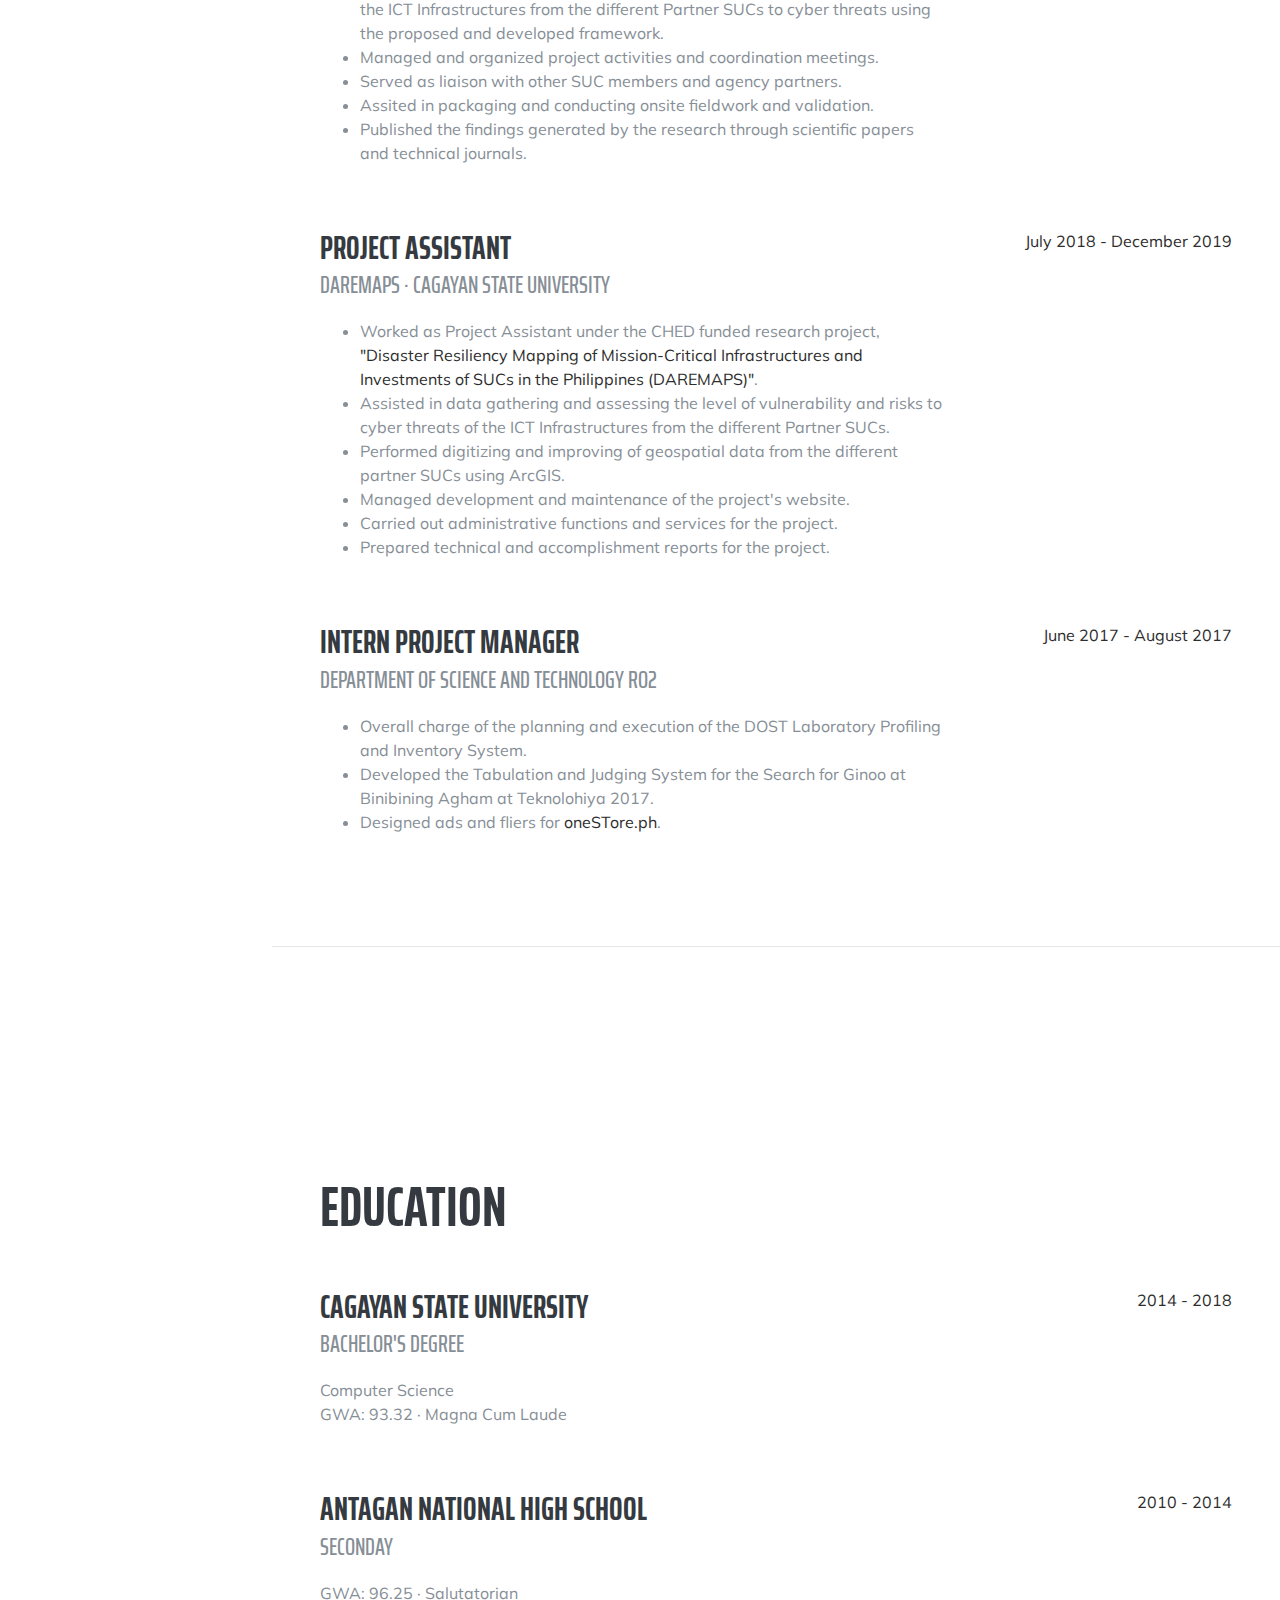
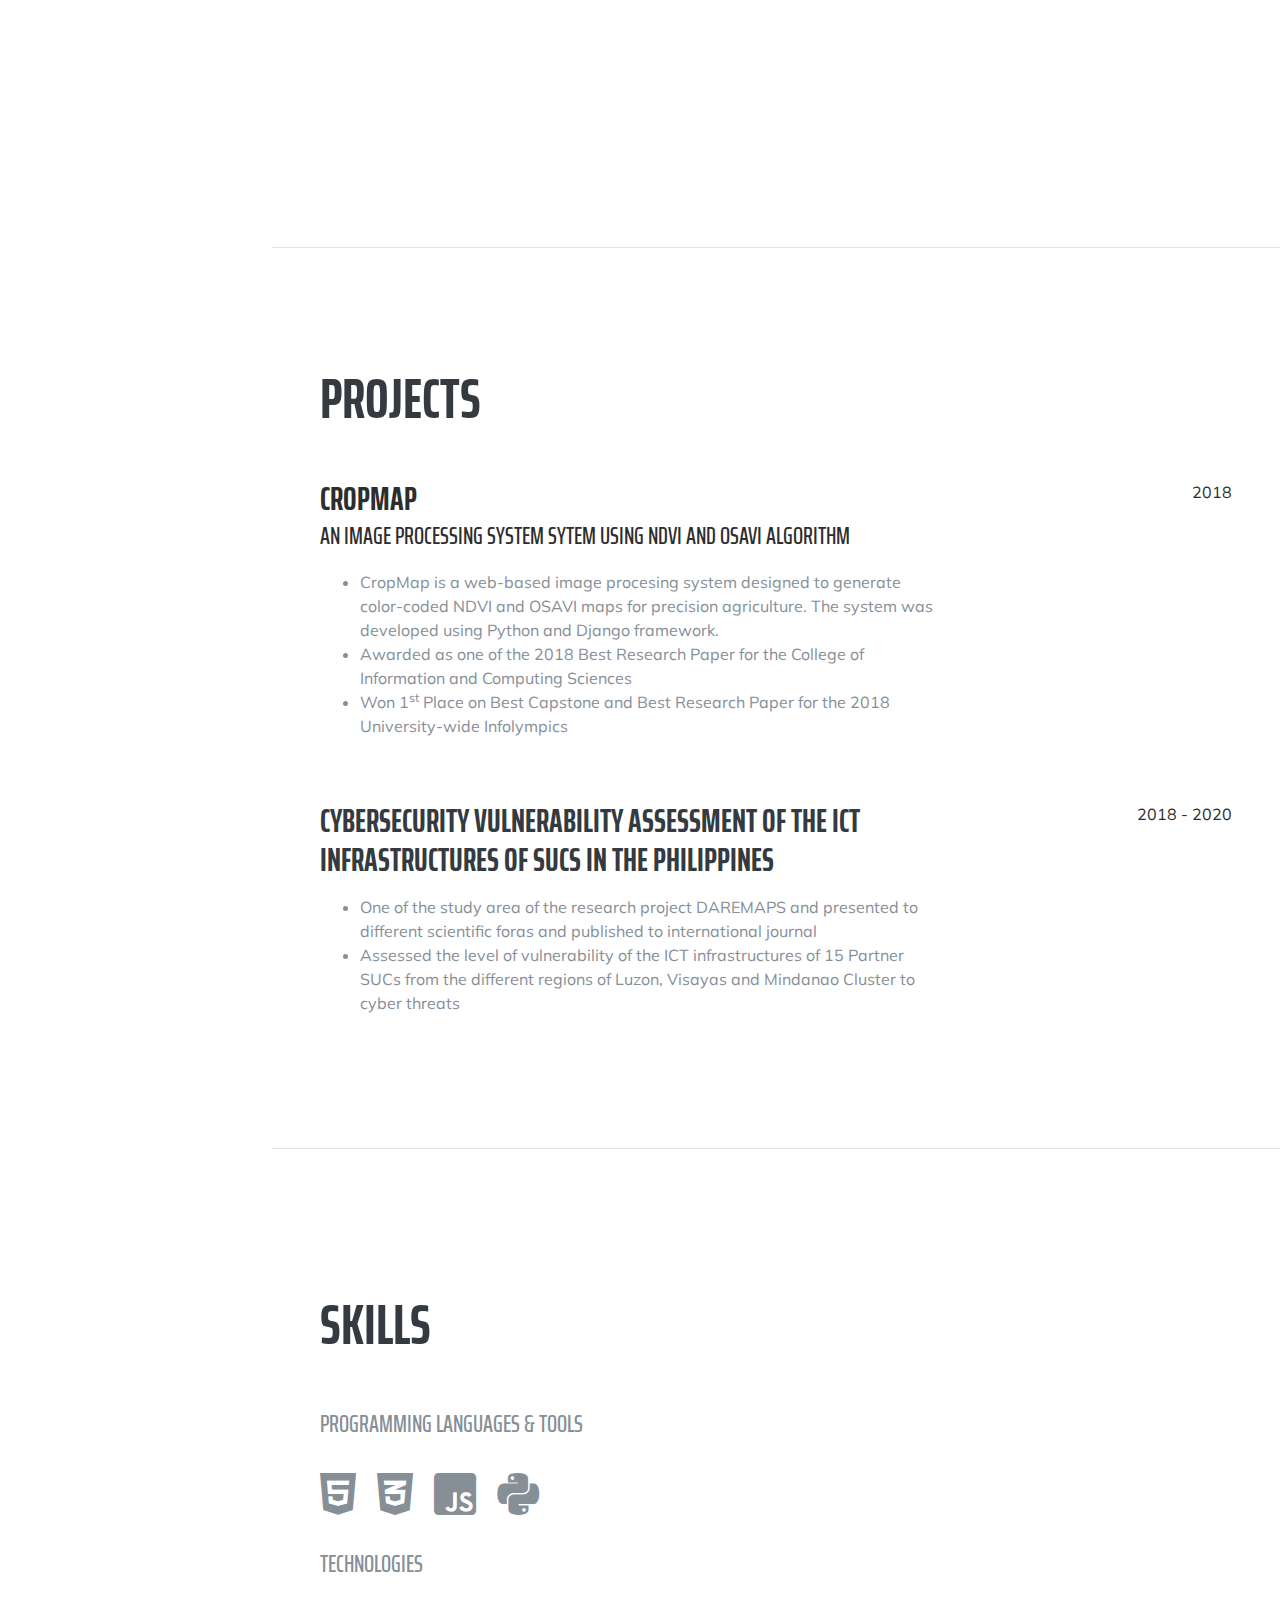
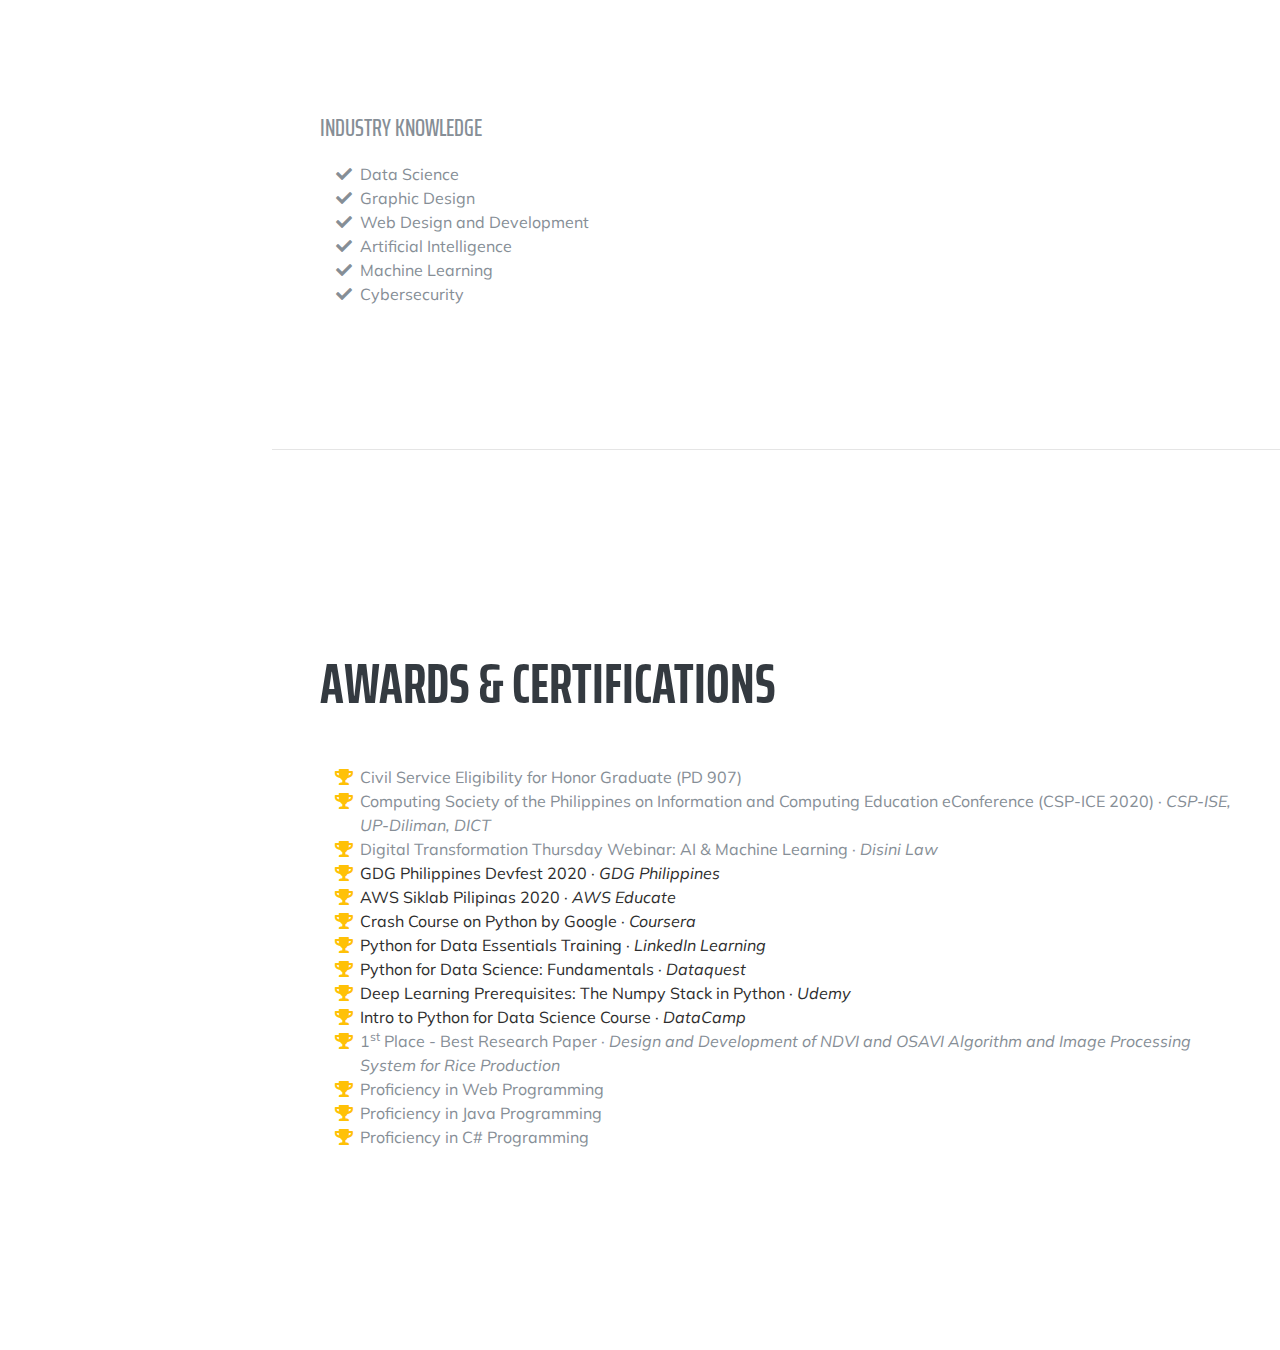
==== commit fcf3f033: "Update index.html" ====
--- a/index.html
+++ b/index.html
@@ -107,7 +107,7 @@
                 <li>Worked as Project Assistant under the CSU-DOST, <a href="https://csu-biznest.ph" target="_blank">"Business Incubation Zone for Novel and Sustainable Technology Enterprises" (BizNEST)</a>.</li>
                 <li>Managed the development and maintenance of  <a href="https://csu-biznest.ph" target="_blank">BizNEST Website </a></li>
                 <li>Developed event websites like <a href="https://cvsw.csu-biznest.ph">#CVSW2021</a> and virtual platforms for the project.</li> 
-                <li>Charged upon the implementation of Cagayan E-Connerce Ecosystem Development for the project.</li>
+                <li>Charged upon the implementation of Cagayan E-Commerce Ecosystem Development for the project.</li>
                 <li>Assited in consolidation and preparation of project reports.</li>
              </ul>
           </div>
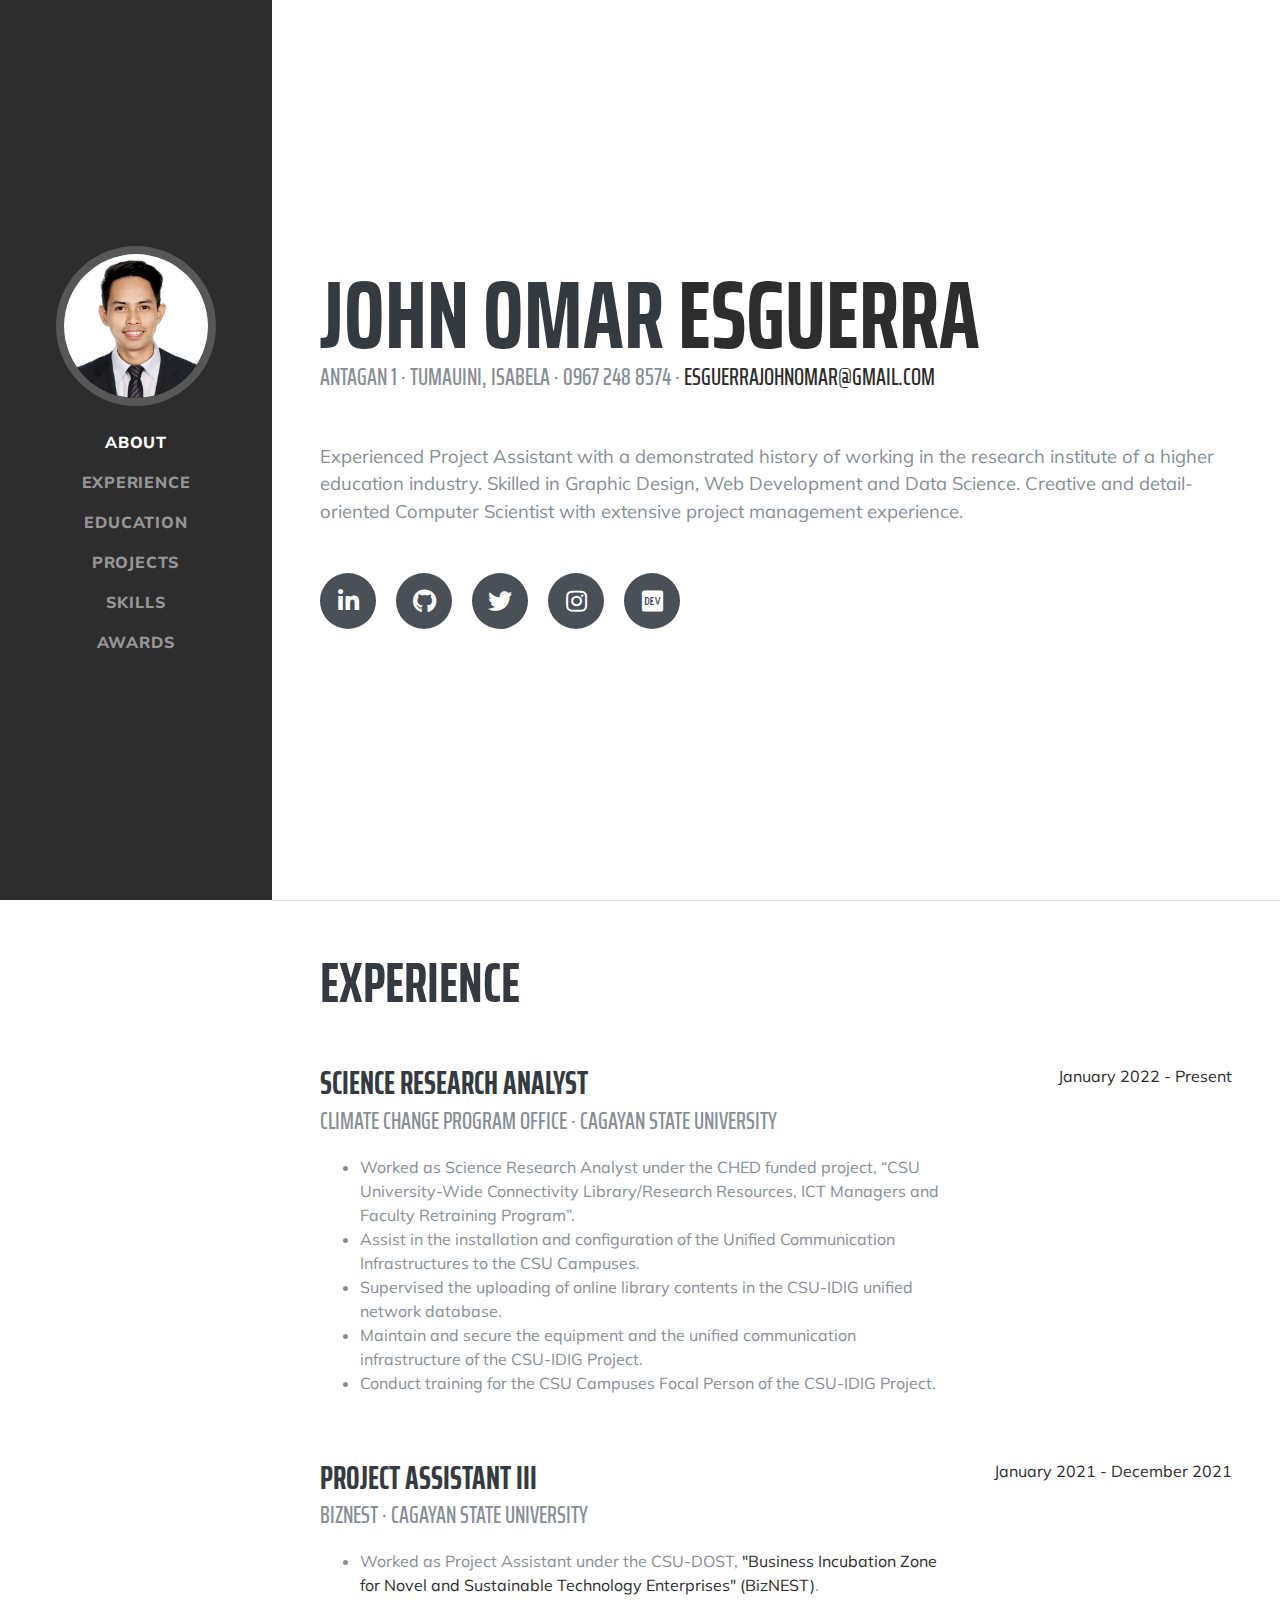
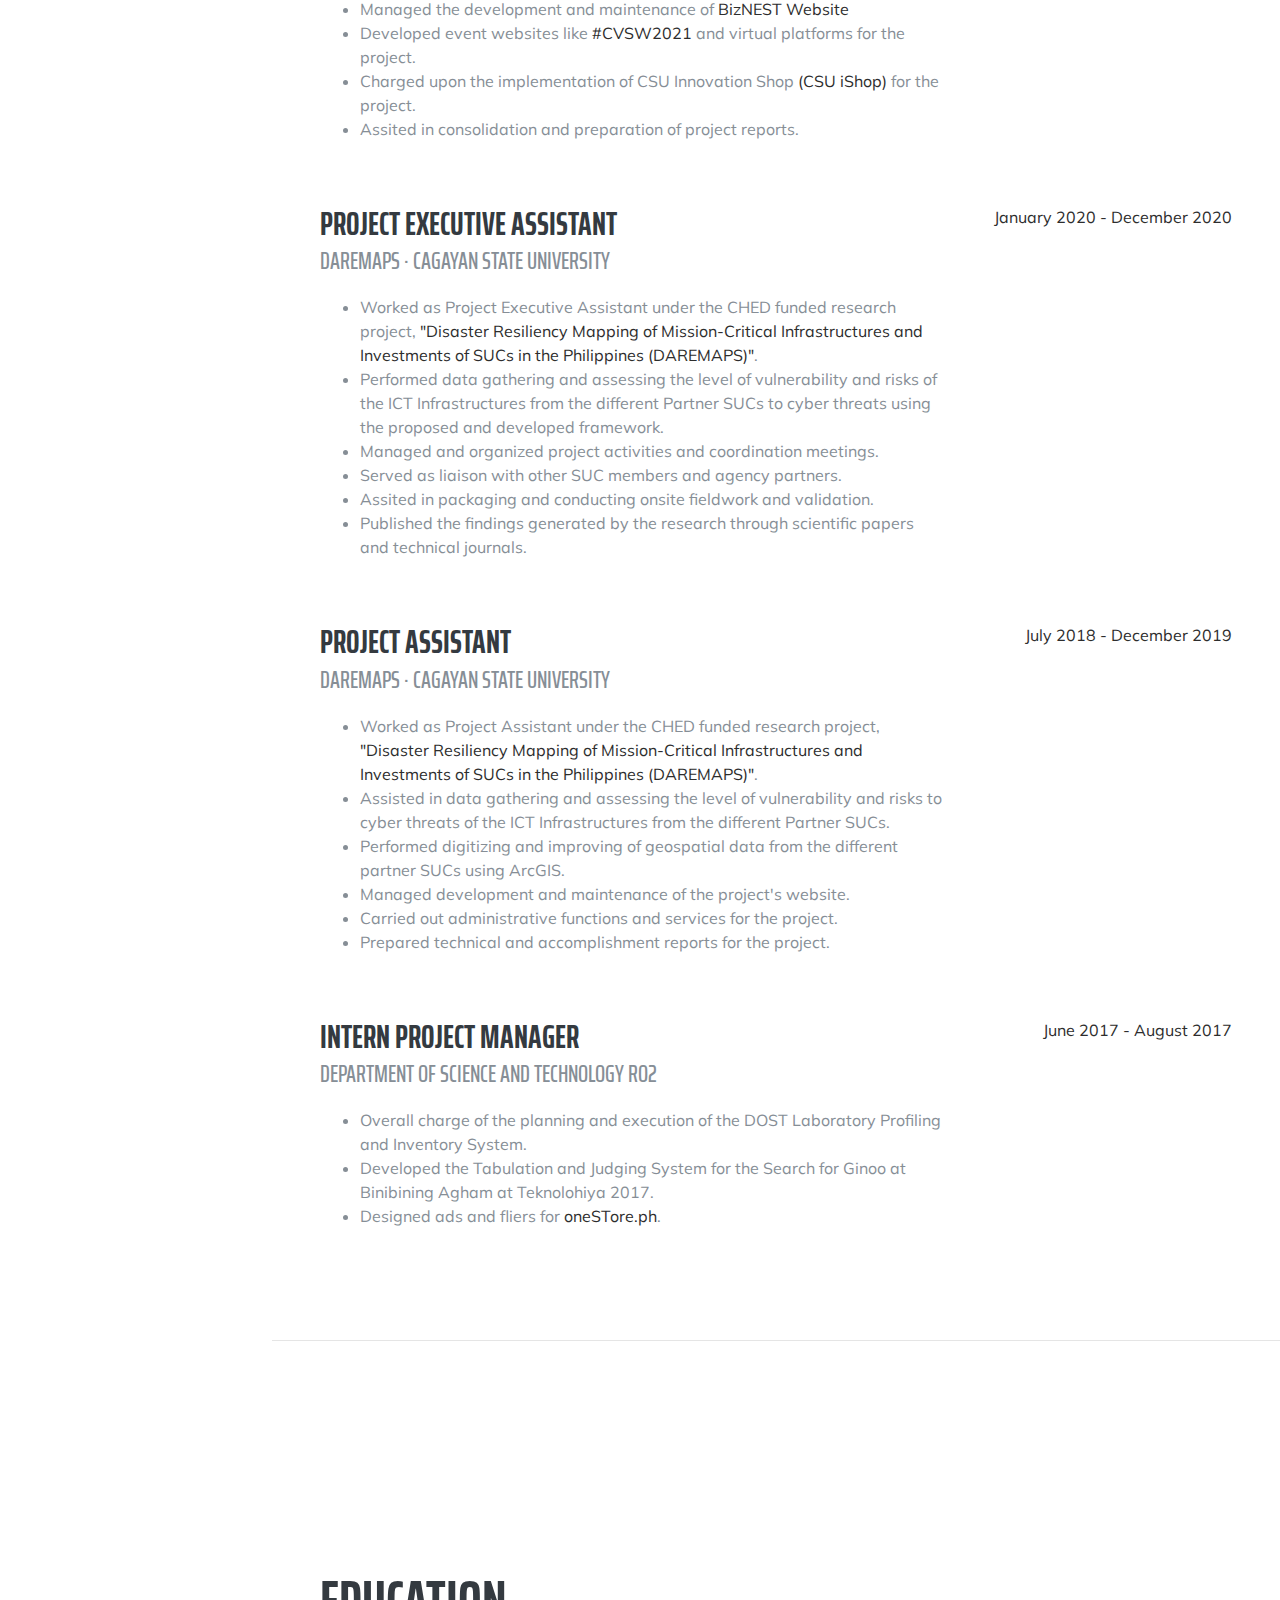
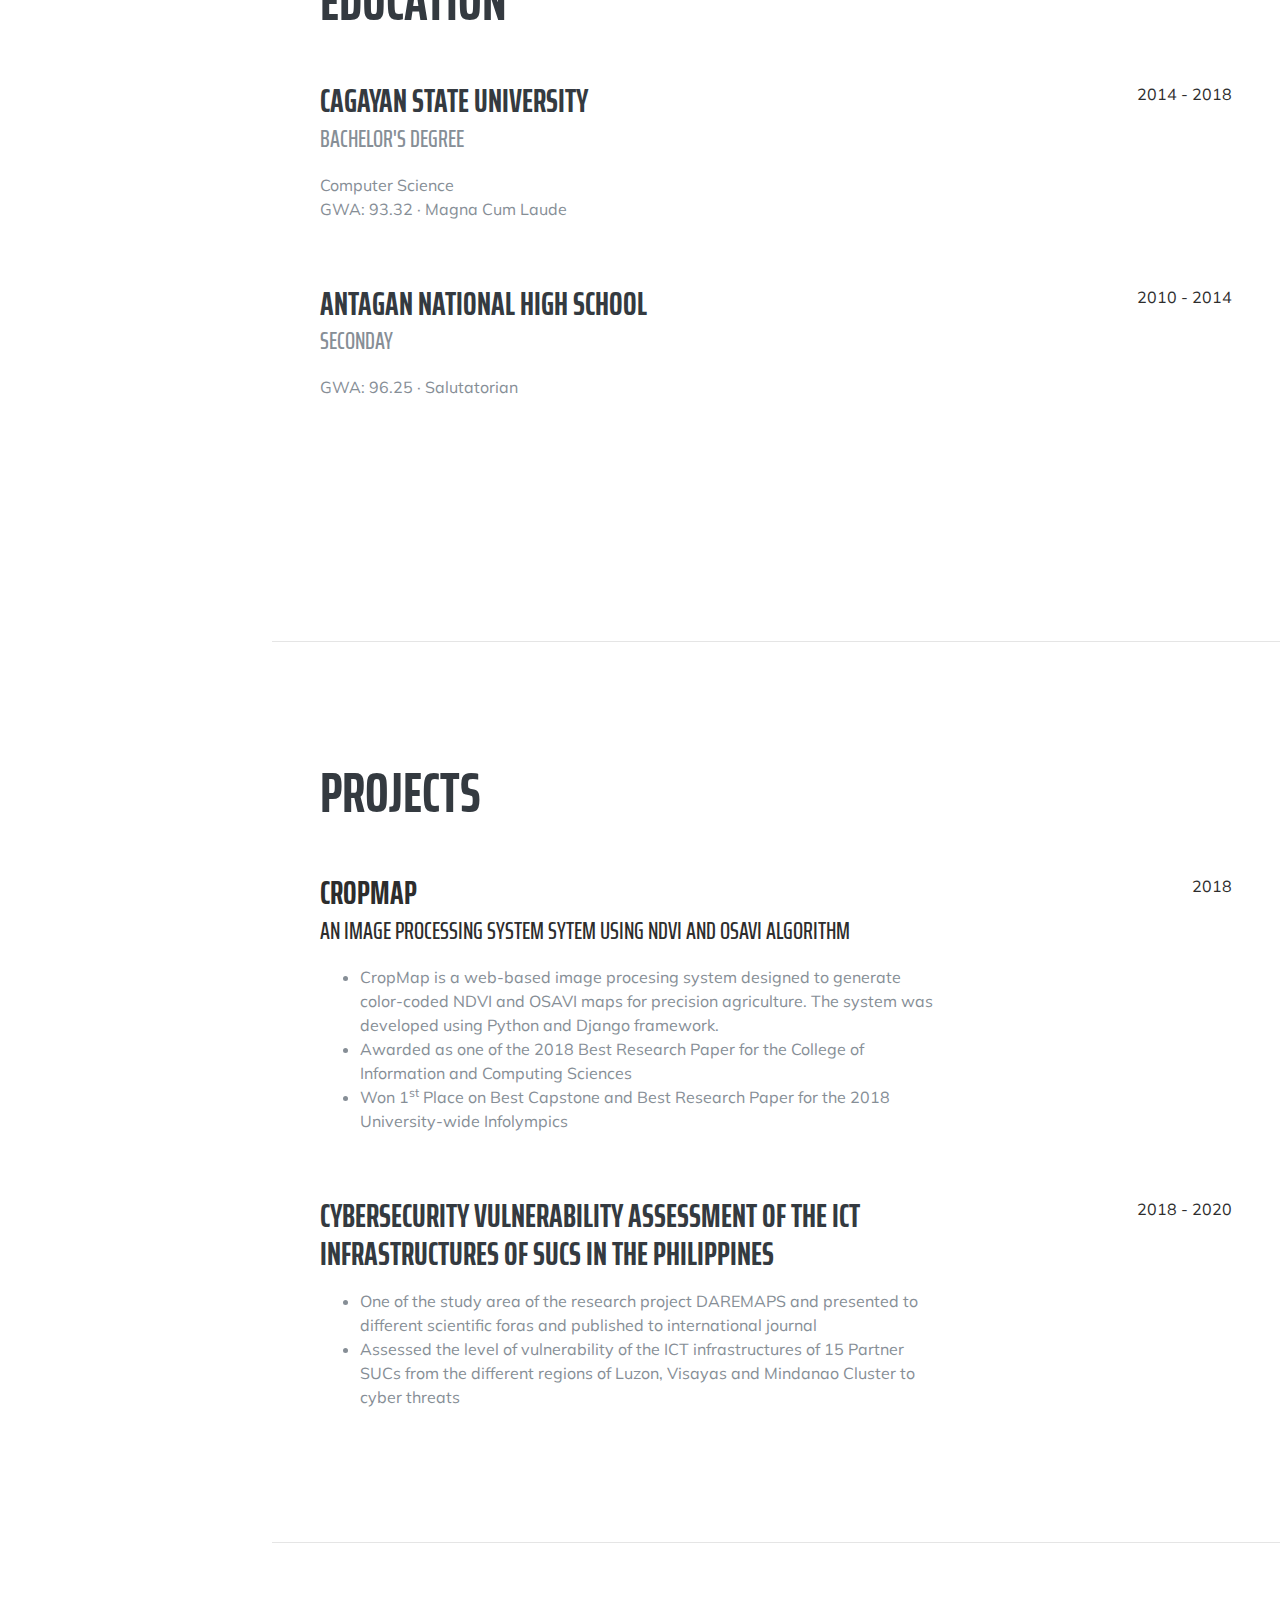
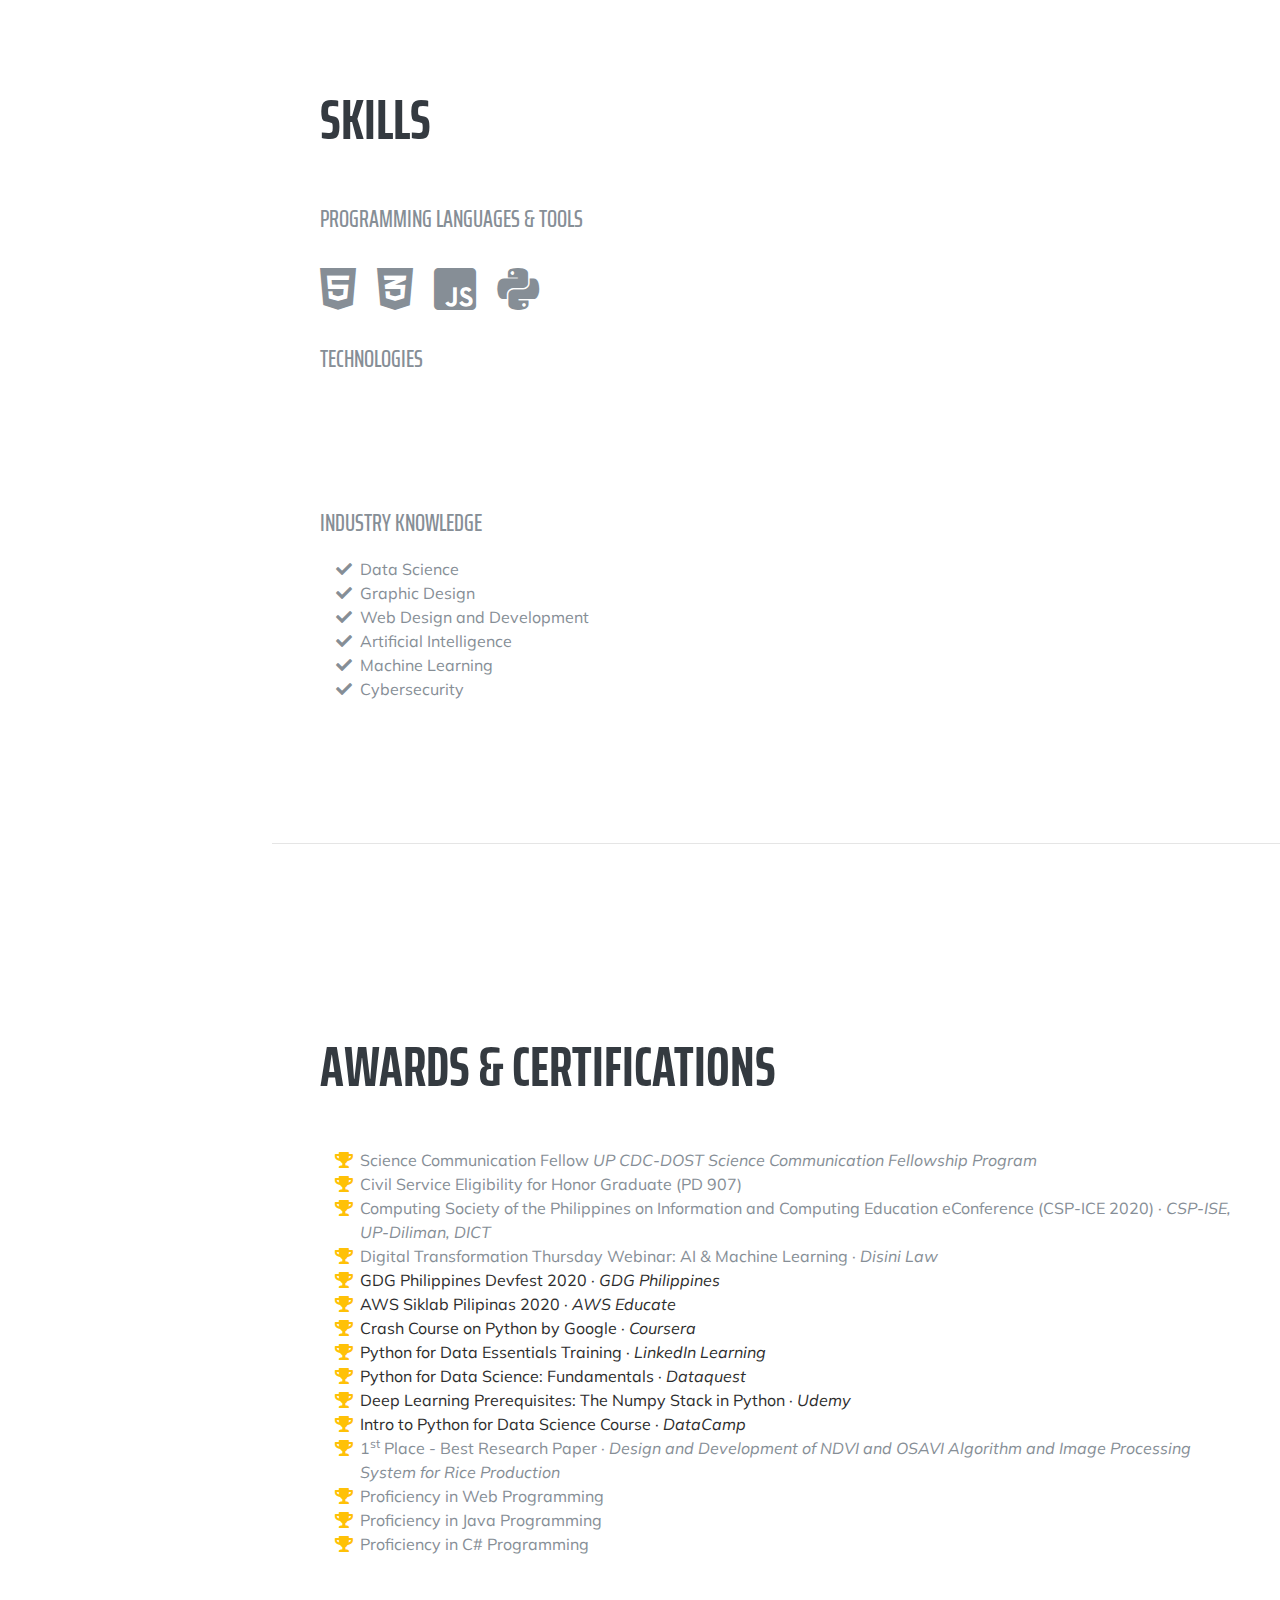
==== commit 505494a7: "Update index.html" ====
--- a/index.html
+++ b/index.html
@@ -99,6 +99,23 @@
       <div class="w-100">
         <h2 class="mb-5">Experience</h2>
 
+         <div class="resume-item d-flex flex-column flex-md-row justify-content-between mb-5">
+          <div class="resume-content">
+            <h3 class="mb-0">Science Research Analyst</h3>
+            <div class="subheading mb-3">Climate Change Program Office · Cagayan State University</div>
+             <ul>
+                <li>Worked as Science Research Analyst under the CHED funded project, “CSU University-Wide Connectivity Library/Research Resources, ICT Managers and Faculty Retraining Program”.</li>
+                <li>Assist in the installation and configuration of the Unified Communication Infrastructures to the CSU Campuses.</li>
+                <li>Supervised the uploading of online library contents in the CSU-IDIG unified network database.</li> 
+                <li>Maintain and secure the equipment and the unified communication infrastructure of the CSU-IDIG Project.</li>
+                <li>Conduct training for the CSU Campuses Focal Person of the CSU-IDIG Project.</li>
+             </ul>
+          </div>
+          <div class="resume-date text-md-right">
+            <span class="text-primary">January 2022 - Present</span>
+          </div>
+        </div>
+
         <div class="resume-item d-flex flex-column flex-md-row justify-content-between mb-5">
           <div class="resume-content">
             <h3 class="mb-0">Project Assistant III</h3>
@@ -107,12 +124,12 @@
                 <li>Worked as Project Assistant under the CSU-DOST, <a href="https://csu-biznest.ph" target="_blank">"Business Incubation Zone for Novel and Sustainable Technology Enterprises" (BizNEST)</a>.</li>
                 <li>Managed the development and maintenance of  <a href="https://csu-biznest.ph" target="_blank">BizNEST Website </a></li>
                 <li>Developed event websites like <a href="https://cvsw.csu-biznest.ph">#CVSW2021</a> and virtual platforms for the project.</li> 
-                <li>Charged upon the implementation of Cagayan E-Commerce Ecosystem Development for the project.</li>
+                <li>Charged upon the implementation of CSU Innovation Shop <a href="biznest.prosperna.ph">(CSU iShop)</a> for the project.</li>
                 <li>Assited in consolidation and preparation of project reports.</li>
              </ul>
           </div>
           <div class="resume-date text-md-right">
-            <span class="text-primary">January 2021 - Present</span>
+            <span class="text-primary">January 2021 - December 2021</span>
           </div>
         </div>
 
@@ -321,6 +338,10 @@
       <div class="w-100">
         <h2 class="mb-5">Awards &amp; Certifications</h2>
         <ul class="fa-ul mb-0">
+           <li>
+            <i class="fa-li fa fa-trophy text-warning"></i>
+            Science Communication Fellow <i>UP CDC-DOST Science Communication Fellowship Program</i> </li>
+          <li>
           <li>
             <i class="fa-li fa fa-trophy text-warning"></i>
             Civil Service Eligibility for Honor Graduate (PD 907)</li>
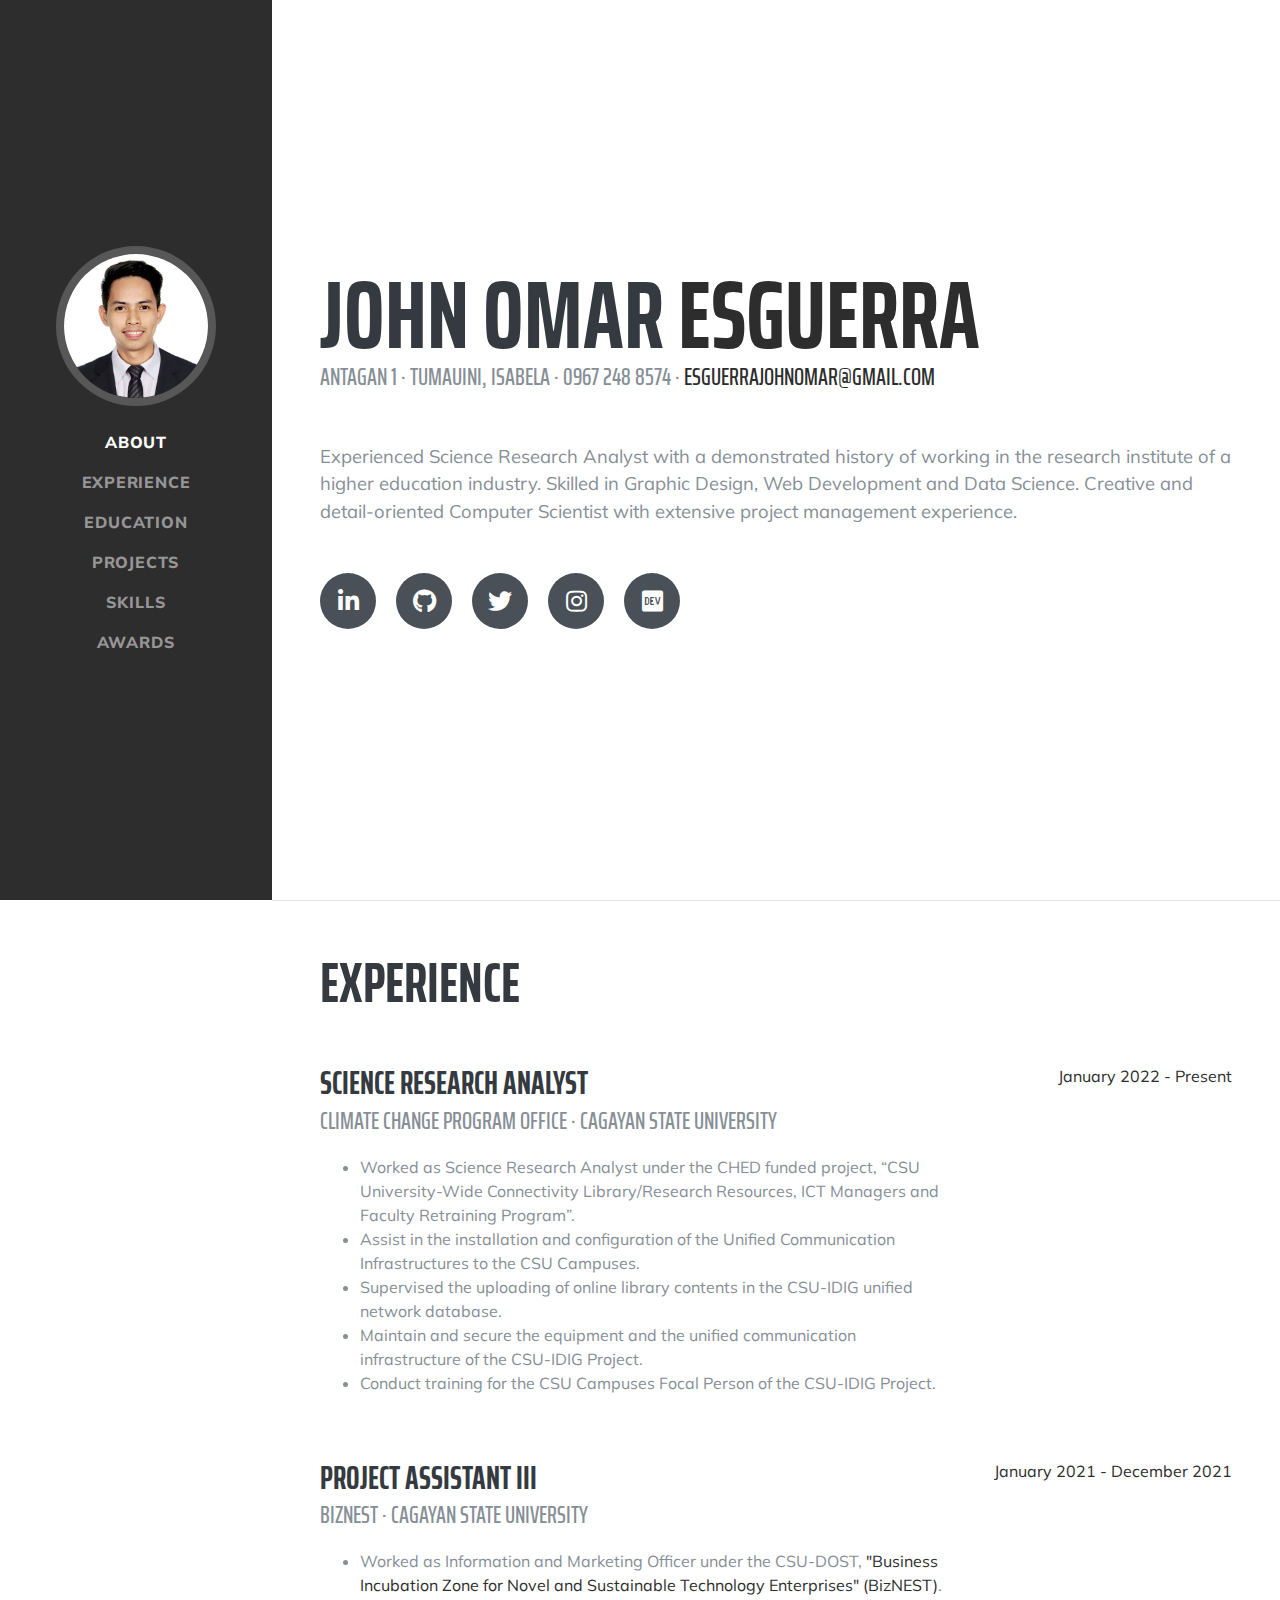
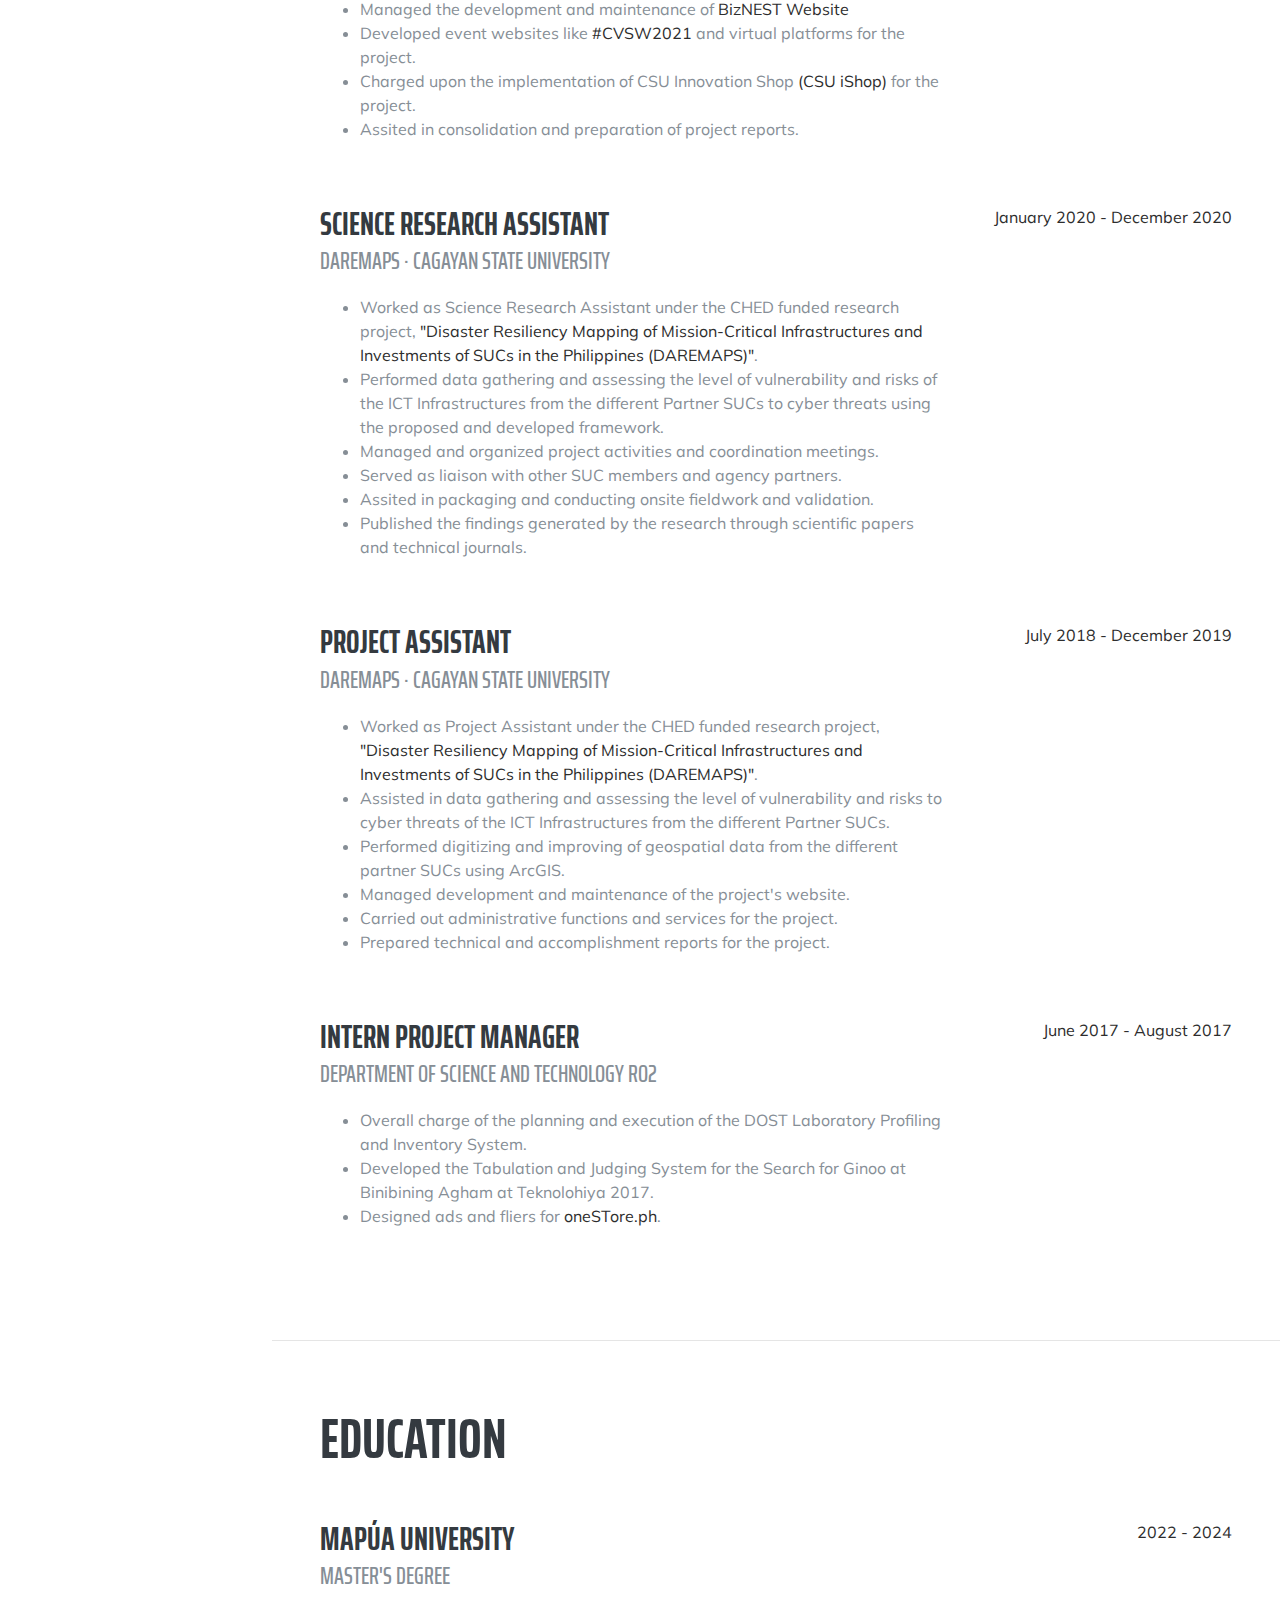
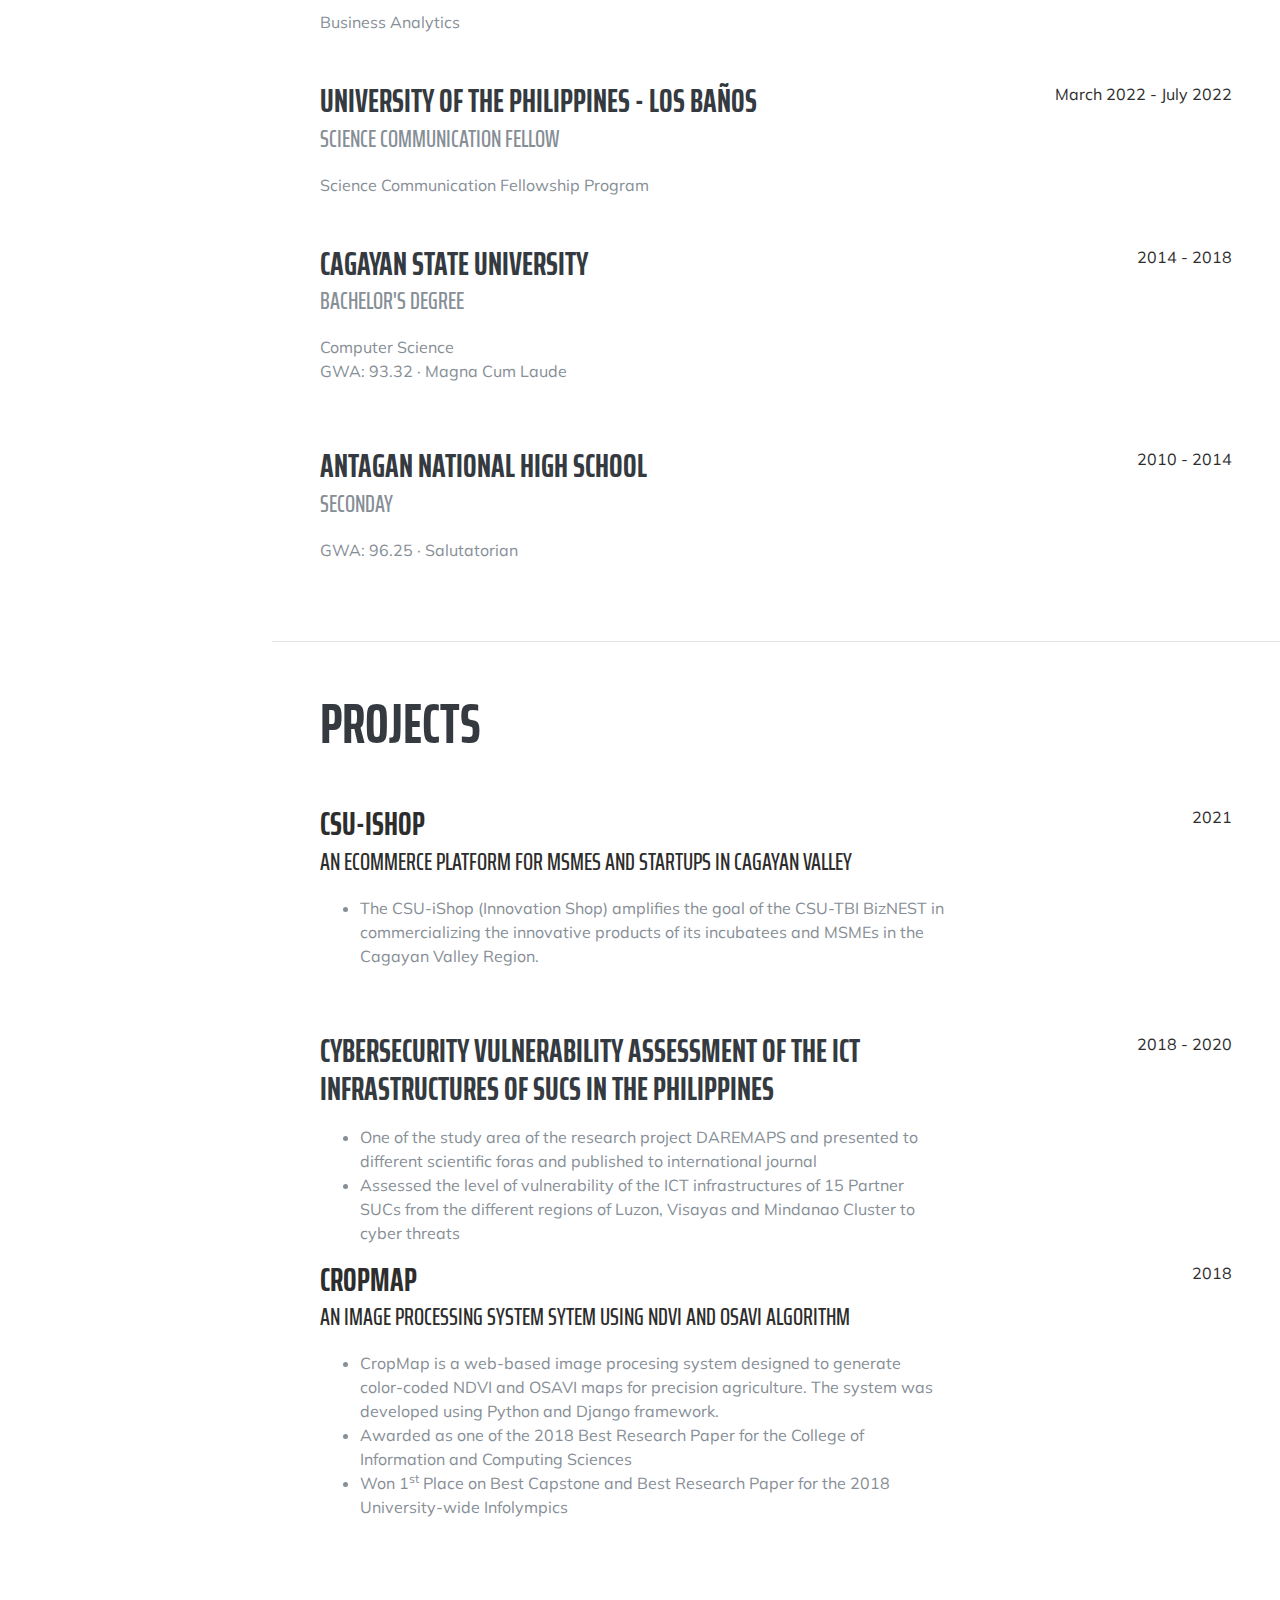
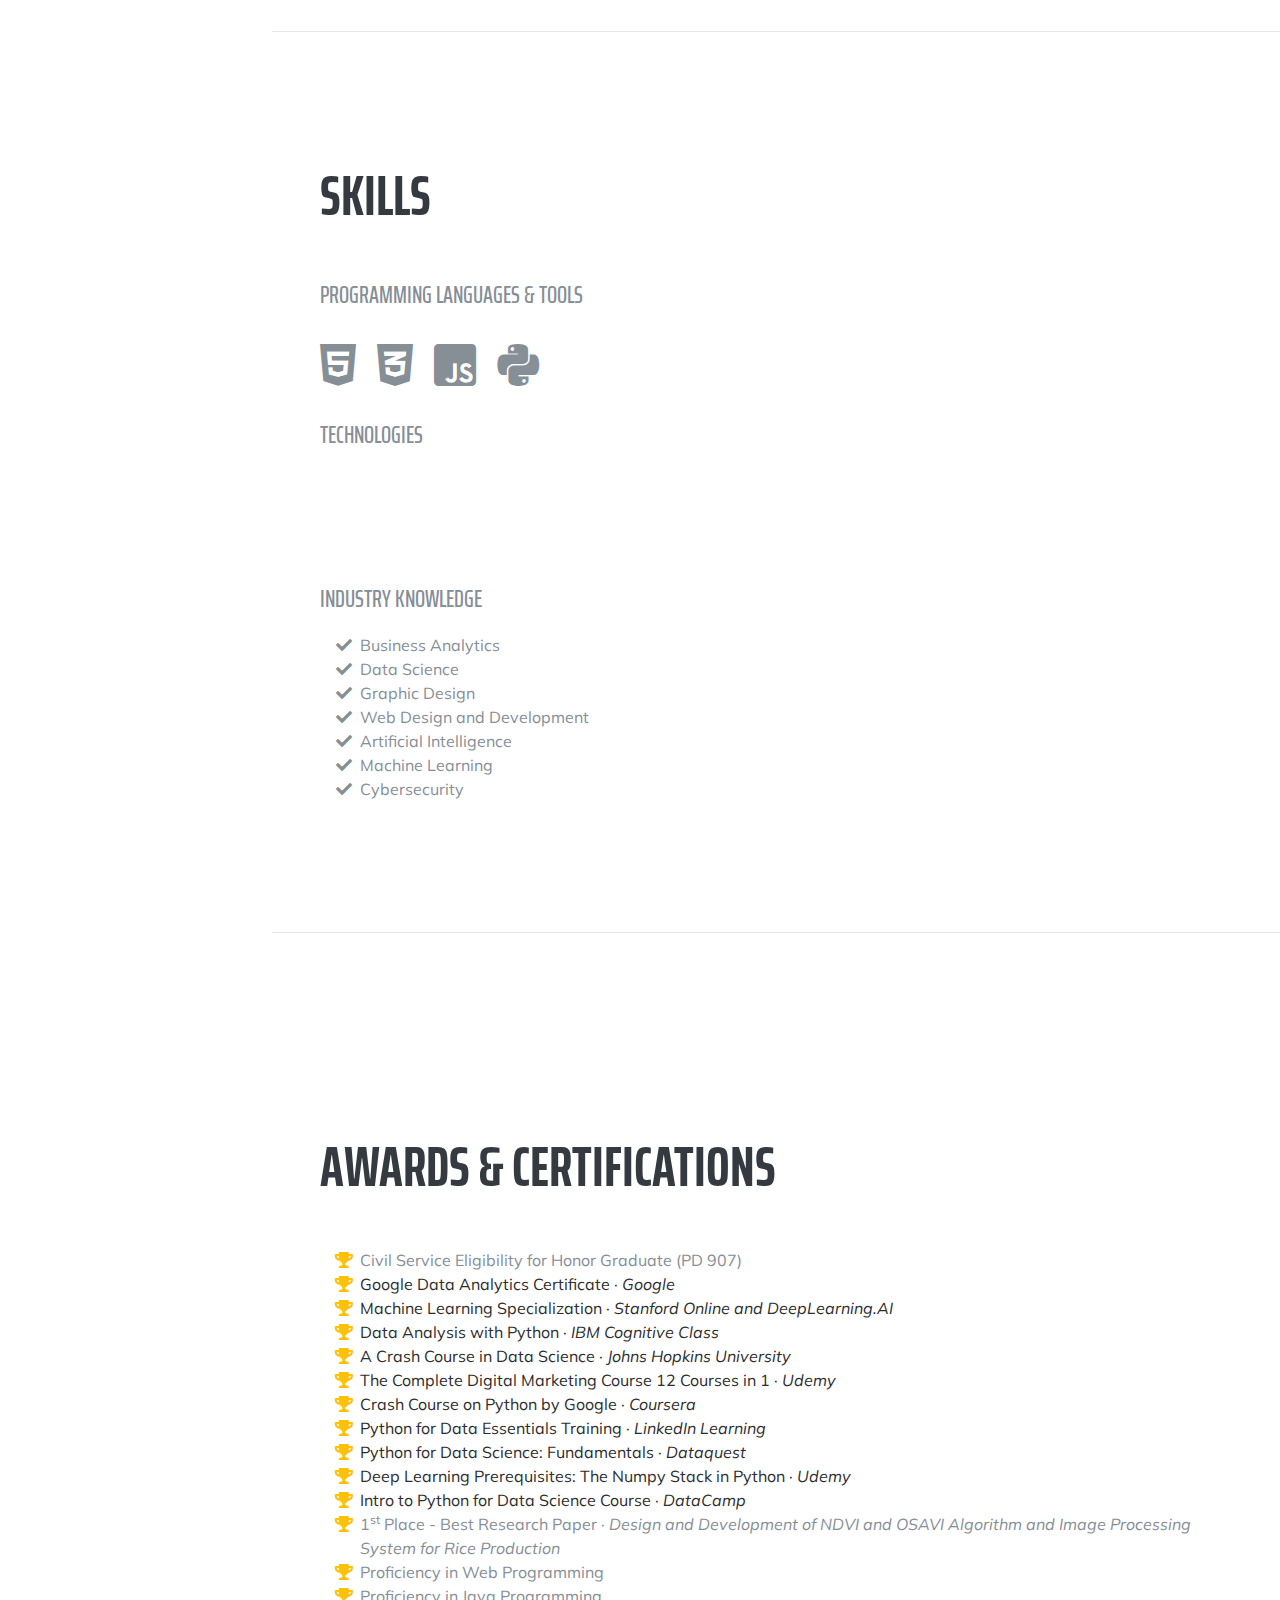
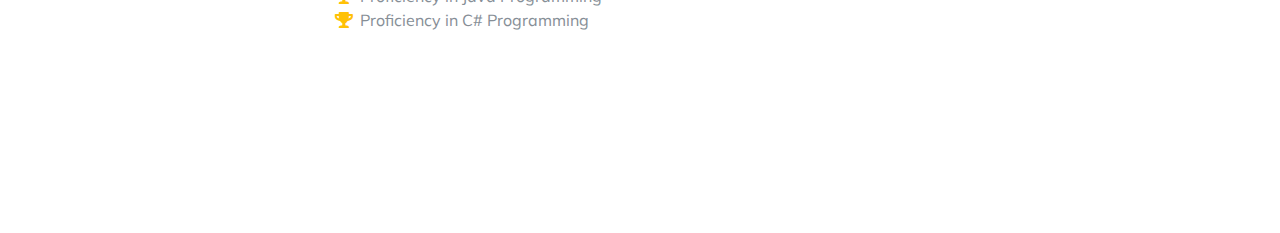
==== commit e09c628f: "Update index.html" ====
--- a/index.html
+++ b/index.html
@@ -72,7 +72,7 @@
         <div class="subheading mb-5">Antagan 1 · Tumauini, Isabela · 0967 248 8574 ·
           <a href="mailto:esguerrajohnomar@gmail.com">esguerrajohnomar@gmail.com</a>
         </div>
-        <p class="lead mb-5">Experienced Project Assistant with a demonstrated history of working in the research institute of a higher education industry. Skilled in Graphic Design, Web Development and Data Science. Creative and detail-oriented Computer Scientist with extensive project management experience. </p>
+        <p class="lead mb-5">Experienced Science Research Analyst with a demonstrated history of working in the research institute of a higher education industry. Skilled in Graphic Design, Web Development and Data Science. Creative and detail-oriented Computer Scientist with extensive project management experience. </p>
         <div class="social-icons">
           <a href="https://www.linkedin.com/in/omaresguerra" target="_blank">
             <i class="fab fa-linkedin-in"></i>
@@ -121,10 +121,10 @@
             <h3 class="mb-0">Project Assistant III</h3>
             <div class="subheading mb-3">BizNEST · Cagayan State University</div>
              <ul>
-                <li>Worked as Project Assistant under the CSU-DOST, <a href="https://csu-biznest.ph" target="_blank">"Business Incubation Zone for Novel and Sustainable Technology Enterprises" (BizNEST)</a>.</li>
-                <li>Managed the development and maintenance of  <a href="https://csu-biznest.ph" target="_blank">BizNEST Website </a></li>
-                <li>Developed event websites like <a href="https://cvsw.csu-biznest.ph">#CVSW2021</a> and virtual platforms for the project.</li> 
-                <li>Charged upon the implementation of CSU Innovation Shop <a href="biznest.prosperna.ph">(CSU iShop)</a> for the project.</li>
+                <li>Worked as Information and Marketing Officer under the CSU-DOST, <a href="https://www.facebook.com/csu.biznest" target="_blank">"Business Incubation Zone for Novel and Sustainable Technology Enterprises" (BizNEST)</a>.</li>
+                <li>Managed the development and maintenance of  <a href="https://www.facebook.com/csu.biznest/" target="_blank">BizNEST Website </a></li>
+                <li>Developed event websites like <a href="https://www.facebook.com/CVSW21" target="_blank">#CVSW2021</a> and virtual platforms for the project.</li> 
+                <li>Charged upon the implementation of CSU Innovation Shop <a href="https://biznest.prosperna.ph" target="_blank">(CSU iShop)</a> for the project.</li>
                 <li>Assited in consolidation and preparation of project reports.</li>
              </ul>
           </div>
@@ -135,10 +135,10 @@
 
         <div class="resume-item d-flex flex-column flex-md-row justify-content-between mb-5">
           <div class="resume-content">
-            <h3 class="mb-0">Project Executive Assistant</h3>
+            <h3 class="mb-0">Science Research Assistant</h3>
             <div class="subheading mb-3">DAREMAPS · Cagayan State University</div>
              <ul>
-                <li>Worked as Project Executive Assistant under the CHED funded research project, <a href="http://www.daremaps.net.ph" target="_blank">"Disaster Resiliency Mapping of Mission-Critical Infrastructures and Investments of SUCs in the Philippines (DAREMAPS)"</a>.</li>
+                <li>Worked as Science Research Assistant under the CHED funded research project, <a href="https://www.facebook.com/resilientSUC/" target="_blank">"Disaster Resiliency Mapping of Mission-Critical Infrastructures and Investments of SUCs in the Philippines (DAREMAPS)"</a>.</li>
                 <li>Performed data gathering and assessing the level of vulnerability and risks of the ICT Infrastructures from the different Partner SUCs to cyber threats using the proposed and developed framework.</li>
                 <li>Managed and organized project activities and coordination meetings.</li> 
                 <li>Served as liaison with other SUC members and agency partners.</li>
@@ -156,7 +156,7 @@
             <h3 class="mb-0">Project Assistant</h3>
             <div class="subheading mb-3">DAREMAPS · Cagayan State University</div>
               <ul>
-                <li>Worked as Project Assistant under the CHED funded research project, <a href="http://www.daremaps.net.ph" target="_blank">"Disaster Resiliency Mapping of Mission-Critical Infrastructures and Investments of SUCs in the Philippines (DAREMAPS)"</a>.</li>
+                <li>Worked as Project Assistant under the CHED funded research project, <a href="https://www.facebook.com/resilientSUC/" target="_blank">"Disaster Resiliency Mapping of Mission-Critical Infrastructures and Investments of SUCs in the Philippines (DAREMAPS)"</a>.</li>
                 <li>Assisted in data gathering and assessing the level of vulnerability and risks to cyber threats of the ICT Infrastructures from the different Partner SUCs.</li>
                 <li>Performed digitizing and improving of geospatial data from the different partner SUCs using ArcGIS.</li>
                 <li>Managed development and maintenance of the project's website.</li>
@@ -176,7 +176,7 @@
             <ul>
               <li>Overall charge of the planning and execution of the DOST Laboratory Profiling and Inventory System.</li>
               <li>Developed the Tabulation and Judging System for the Search for Ginoo at Binibining Agham at Teknolohiya 2017.</li>
-              <li>Designed ads and fliers for <a href="https://onestore.ph/" target="_blank">oneSTore.ph</a>.</li>
+              <li>Designed ads and fliers for <a href="https://www.facebook.com/oneSTore.ph/" target="_blank">oneSTore.ph</a>.</li>
             </ul>
           </div>
           <div class="resume-date text-md-right">
@@ -193,6 +193,28 @@
     <section class="resume-section p-3 p-lg-5 d-flex align-items-center" id="education">
       <div class="w-100">
         <h2 class="mb-5">Education</h2>
+
+        <div class="resume-item d-flex flex-column flex-md-row justify-content-between mb-5">
+          <div class="resume-content">
+            <h3 class="mb-0">Mapúa University</h3>
+            <div class="subheading mb-3">Master's Degree</div>
+            <div>Business Analytics</div>
+          </div>
+          <div class="resume-date text-md-right">
+            <span class="text-primary">2022 - 2024</span>
+          </div>
+        </div>
+
+        <div class="resume-item d-flex flex-column flex-md-row justify-content-between mb-5">
+          <div class="resume-content">
+            <h3 class="mb-0">University of the Philippines - Los Baños</h3>
+            <div class="subheading mb-3">Science Communication Fellow</div>
+            <div>Science Communication Fellowship Program</div>
+          </div>
+          <div class="resume-date text-md-right">
+            <span class="text-primary">March 2022 - July 2022</span>
+          </div>
+        </div>
 
         <div class="resume-item d-flex flex-column flex-md-row justify-content-between mb-5">
           <div class="resume-content">
@@ -224,6 +246,33 @@
     <section class="resume-section p-3 p-lg-5 d-flex align-items-center" id="projects">
       <div class="w-100">
         <h2 class="mb-5">Projects</h2>
+
+        <div class="resume-item d-flex flex-column flex-md-row justify-content-between mb-5">
+          <div class="resume-content">
+            <h3 class="mb-0"><a href="https://biznest.prosperna.ph/" target="_blank">CSU-iShop</a></h3>
+            <div class="subheading mb-3"><a href="https://biznest.prosperna.ph/" target="_blank">An Ecommerce Platform for MSMEs and Startups in Cagayan Valley</a></div>
+            <ul>
+              <li>The CSU-iShop (Innovation Shop) amplifies the goal of the CSU-TBI BizNEST in commercializing the innovative products of its incubatees and MSMEs in the Cagayan Valley Region.</li>
+            </ul>
+          </div>
+          <div class="resume-date text-md-right">
+            <span class="text-primary">2021</span>
+          </div>
+        </div>
+
+       <div class="resume-item d-flex flex-column flex-md-row justify-content-between">
+          <div class="resume-content">
+            <h3 class="mb-0">Cybersecurity Vulnerability Assessment of the ICT Infrastructures of SUCs in the Philippines</h3>
+            <div class="subheading mb-3"> </div>
+            <ul>
+              <li>One of the study area of the research project DAREMAPS and presented to different scientific foras and published to international journal</li>
+              <li>Assessed the level of vulnerability of the ICT infrastructures of 15 Partner SUCs from the different regions of Luzon, Visayas and Mindanao Cluster to cyber threats</li>
+            </ul>
+          </div>
+          <div class="resume-date text-md-right">
+            <span class="text-primary">2018 - 2020</span>
+          </div>
+        </div>
 
         <div class="resume-item d-flex flex-column flex-md-row justify-content-between mb-5">
           <div class="resume-content">
@@ -239,21 +288,6 @@
             <span class="text-primary">2018</span>
           </div>
         </div>
-
-       <div class="resume-item d-flex flex-column flex-md-row justify-content-between">
-          <div class="resume-content">
-            <h3 class="mb-0">Cybersecurity Vulnerability Assessment of the ICT Infrastructures of SUCs in the Philippines</h3>
-            <div class="subheading mb-3"> </div>
-            <ul>
-              <li>One of the study area of the research project DAREMAPS and presented to different scientific foras and published to international journal</li>
-              <li>Assessed the level of vulnerability of the ICT infrastructures of 15 Partner SUCs from the different regions of Luzon, Visayas and Mindanao Cluster to cyber threats</li>
-<!--               <li>Won 1<sup>st</sup> Place on Best Capstone and Best Research Paper for the 2018 University-wide Infolympics</li> -->
-            </ul>
-          </div>
-          <div class="resume-date text-md-right">
-            <span class="text-primary">2018 - 2020</span>
-          </div>
-        </div>
  
       </div>
     </section>
@@ -311,6 +345,9 @@
         <ul class="fa-ul mb-0">
           <li>
             <i class="fa-li fa fa-check"></i>
+           Business Analytics</li>
+          <li>
+            <i class="fa-li fa fa-check"></i>
             Data Science</li>
           <li>
             <i class="fa-li fa fa-check"></i>
@@ -338,26 +375,24 @@
       <div class="w-100">
         <h2 class="mb-5">Awards &amp; Certifications</h2>
         <ul class="fa-ul mb-0">
-           <li>
-            <i class="fa-li fa fa-trophy text-warning"></i>
-            Science Communication Fellow <i>UP CDC-DOST Science Communication Fellowship Program</i> </li>
-          <li>
           <li>
             <i class="fa-li fa fa-trophy text-warning"></i>
             Civil Service Eligibility for Honor Graduate (PD 907)</li>
           <li>
             <i class="fa-li fa fa-trophy text-warning"></i>
-            Computing Society of the Philippines on Information and Computing Education eConference (CSP-ICE 2020) · <i>CSP-ISE, UP-Diliman, DICT </i></li>
-          <li>
-            <i class="fa-li fa fa-trophy text-warning"></i>
-            Digital Transformation Thursday Webinar: AI & Machine Learning · <i>Disini Law </i></li>
-          <li>
-            <i class="fa-li fa fa-trophy text-warning"></i>
-            <a href="https://devfestph2020.web.app/" target="_blank"> GDG Philippines Devfest 2020 · <i>GDG Philippines</i></a></li>
-          <li>
-            <i class="fa-li fa fa-trophy text-warning"></i>
-            <a href="https://awseducate.edukasyon.ph/certificate/2020-siklab-sept-PTDWr5SV18?utm_campaign=website&utm_source=sendgrid.com&utm_medium=email" target="_blank"> AWS Siklab Pilipinas 2020 · <i>AWS Educate</i></a></li>
-          <li>
+            <a href="https://www.coursera.org/account/accomplishments/certificate/YH6SEYG2RTPC" target="_blank"> Google Data Analytics Certificate · <i>Google</i></a></li>
+          <li>
+            <i class="fa-li fa fa-trophy text-warning"></i>
+            <a href="https://www.coursera.org/account/accomplishments/specialization/certificate/2RFD8XEAY4XD" target="_blank"> Machine Learning Specialization · <i>Stanford Online and DeepLearning.AI</i></a></li>
+          <li>
+            <i class="fa-li fa fa-trophy text-warning"></i>
+            <a href="https://www.credly.com/badges/ae04e6fd-341b-44bb-817a-5c050b9b2ecf/linked_in_profile" target="_blank"> Data Analysis with Python · <i>IBM Cognitive Class</i></a></li>
+          <li>
+            <i class="fa-li fa fa-trophy text-warning"></i>
+            <a href="https://www.coursera.org/account/accomplishments/certificate/6K3WNJMG72N7" target="_blank"> A Crash Course in Data Science · <i>Johns Hopkins University</i></a></li>
+          <li>
+            <i class="fa-li fa fa-trophy text-warning"></i>
+            <a href="https://www.udemy.com/certificate/UC-10b39b3f-4e74-47fa-a952-2ace978a70e7/" target="_blank"> The Complete Digital Marketing Course 12 Courses in 1 · <i>Udemy</i></a></li>
           <li>
             <i class="fa-li fa fa-trophy text-warning"></i>
             <a href="https://www.coursera.org/account/accomplishments/verify/XP6KNSXWALZ8" target="_blank"> Crash Course on Python by Google · <i>Coursera</i></a></li>
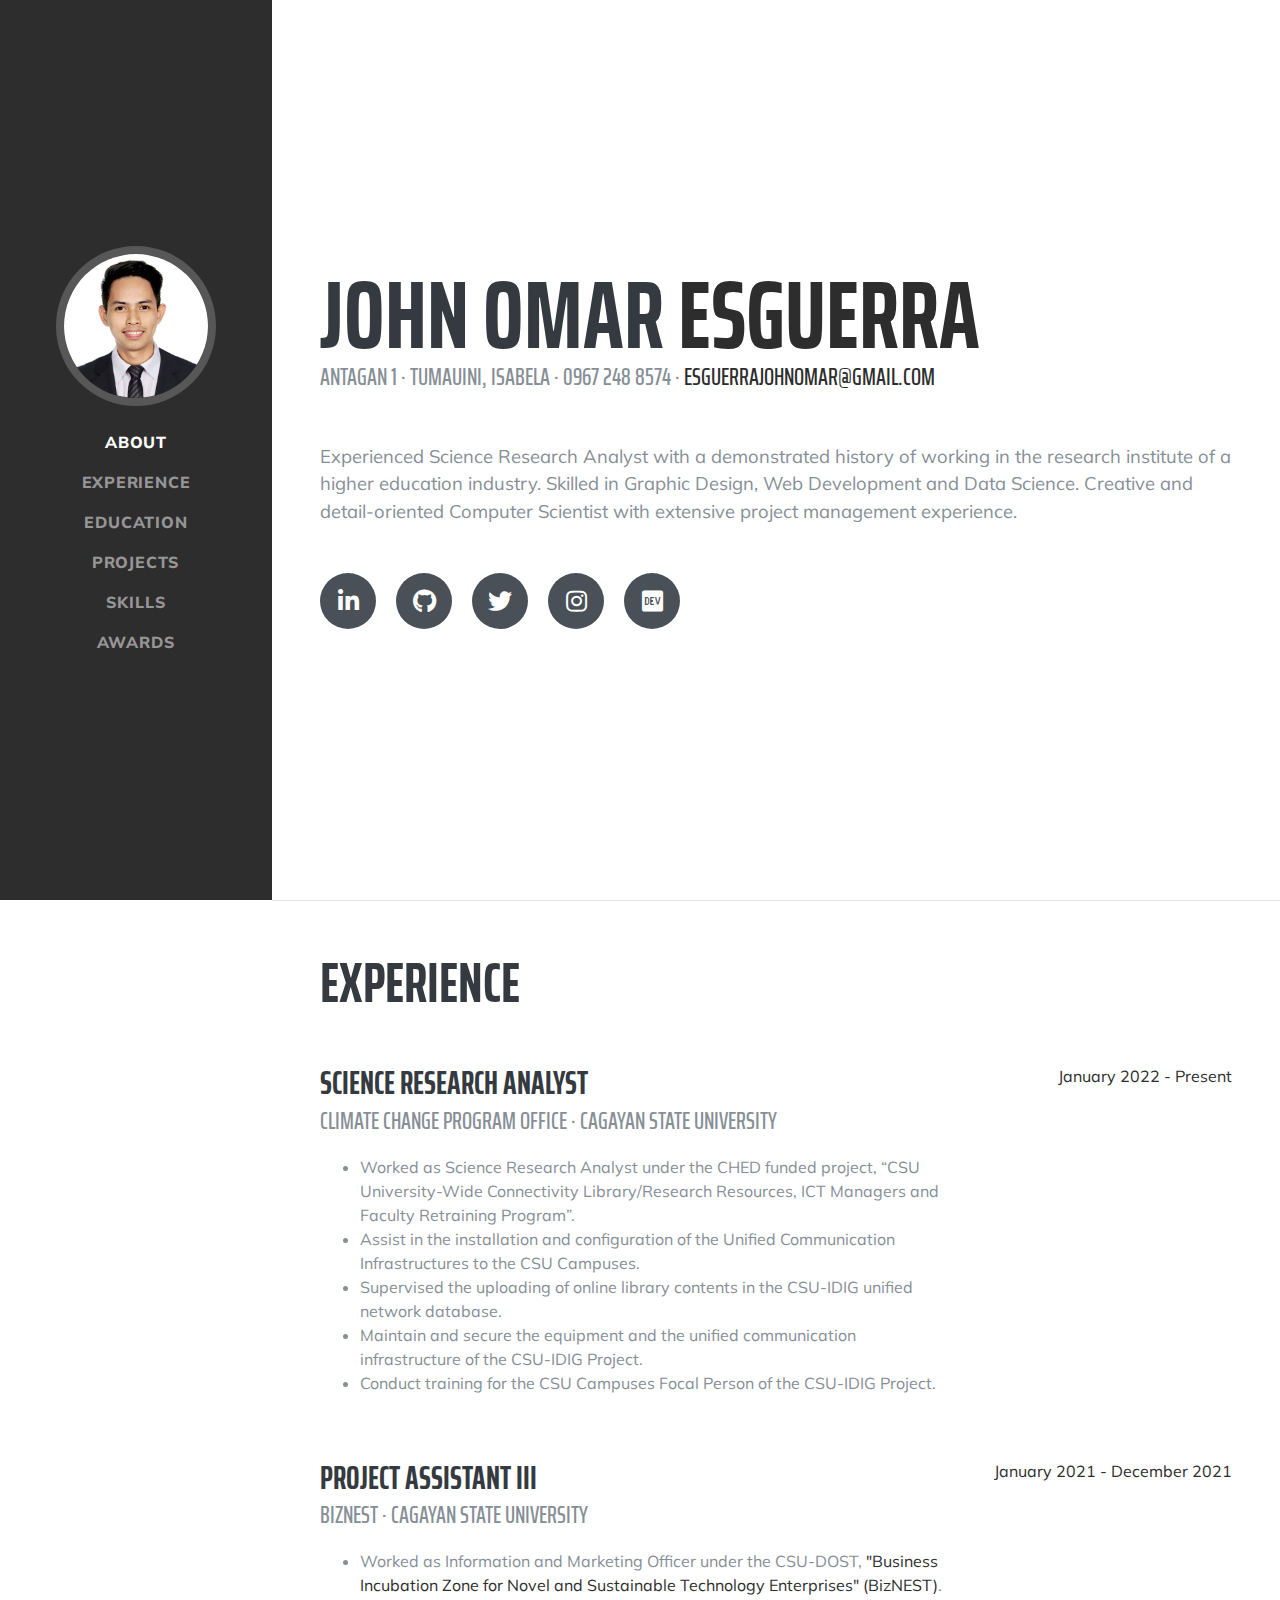
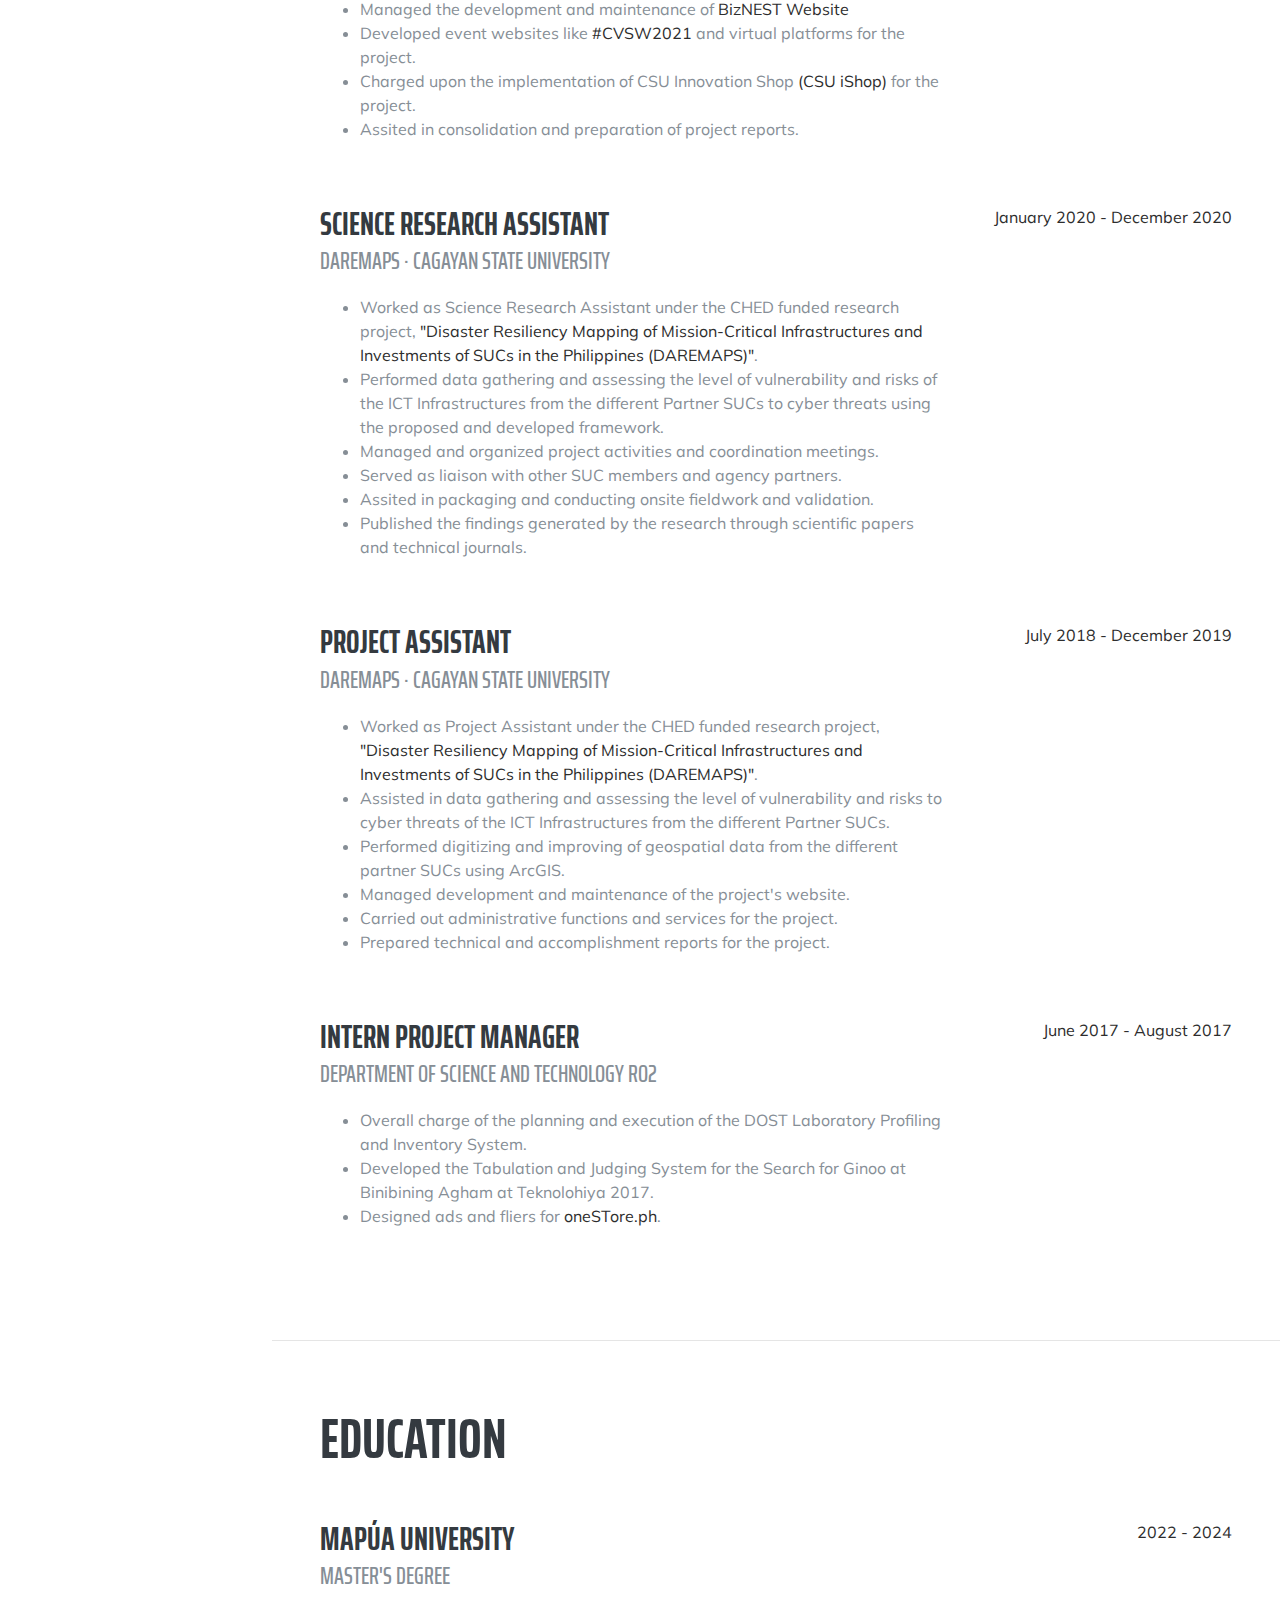
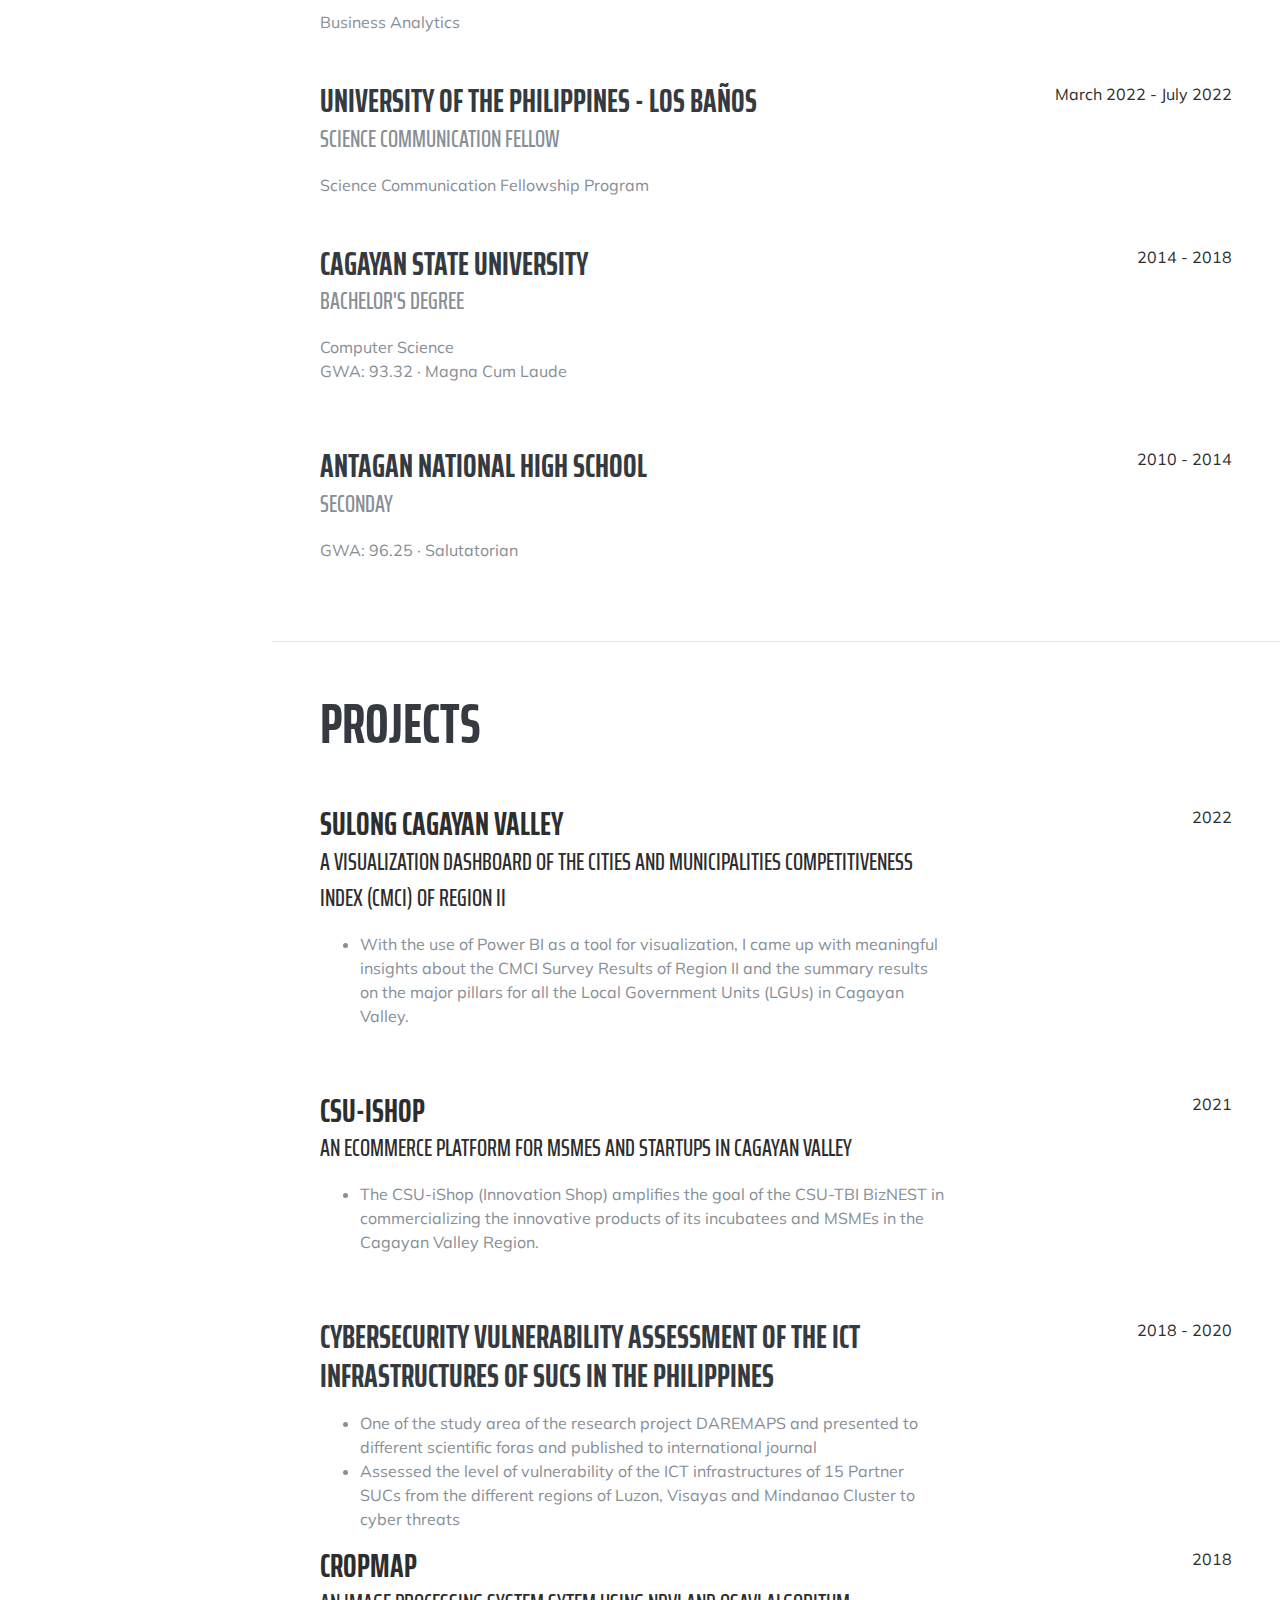
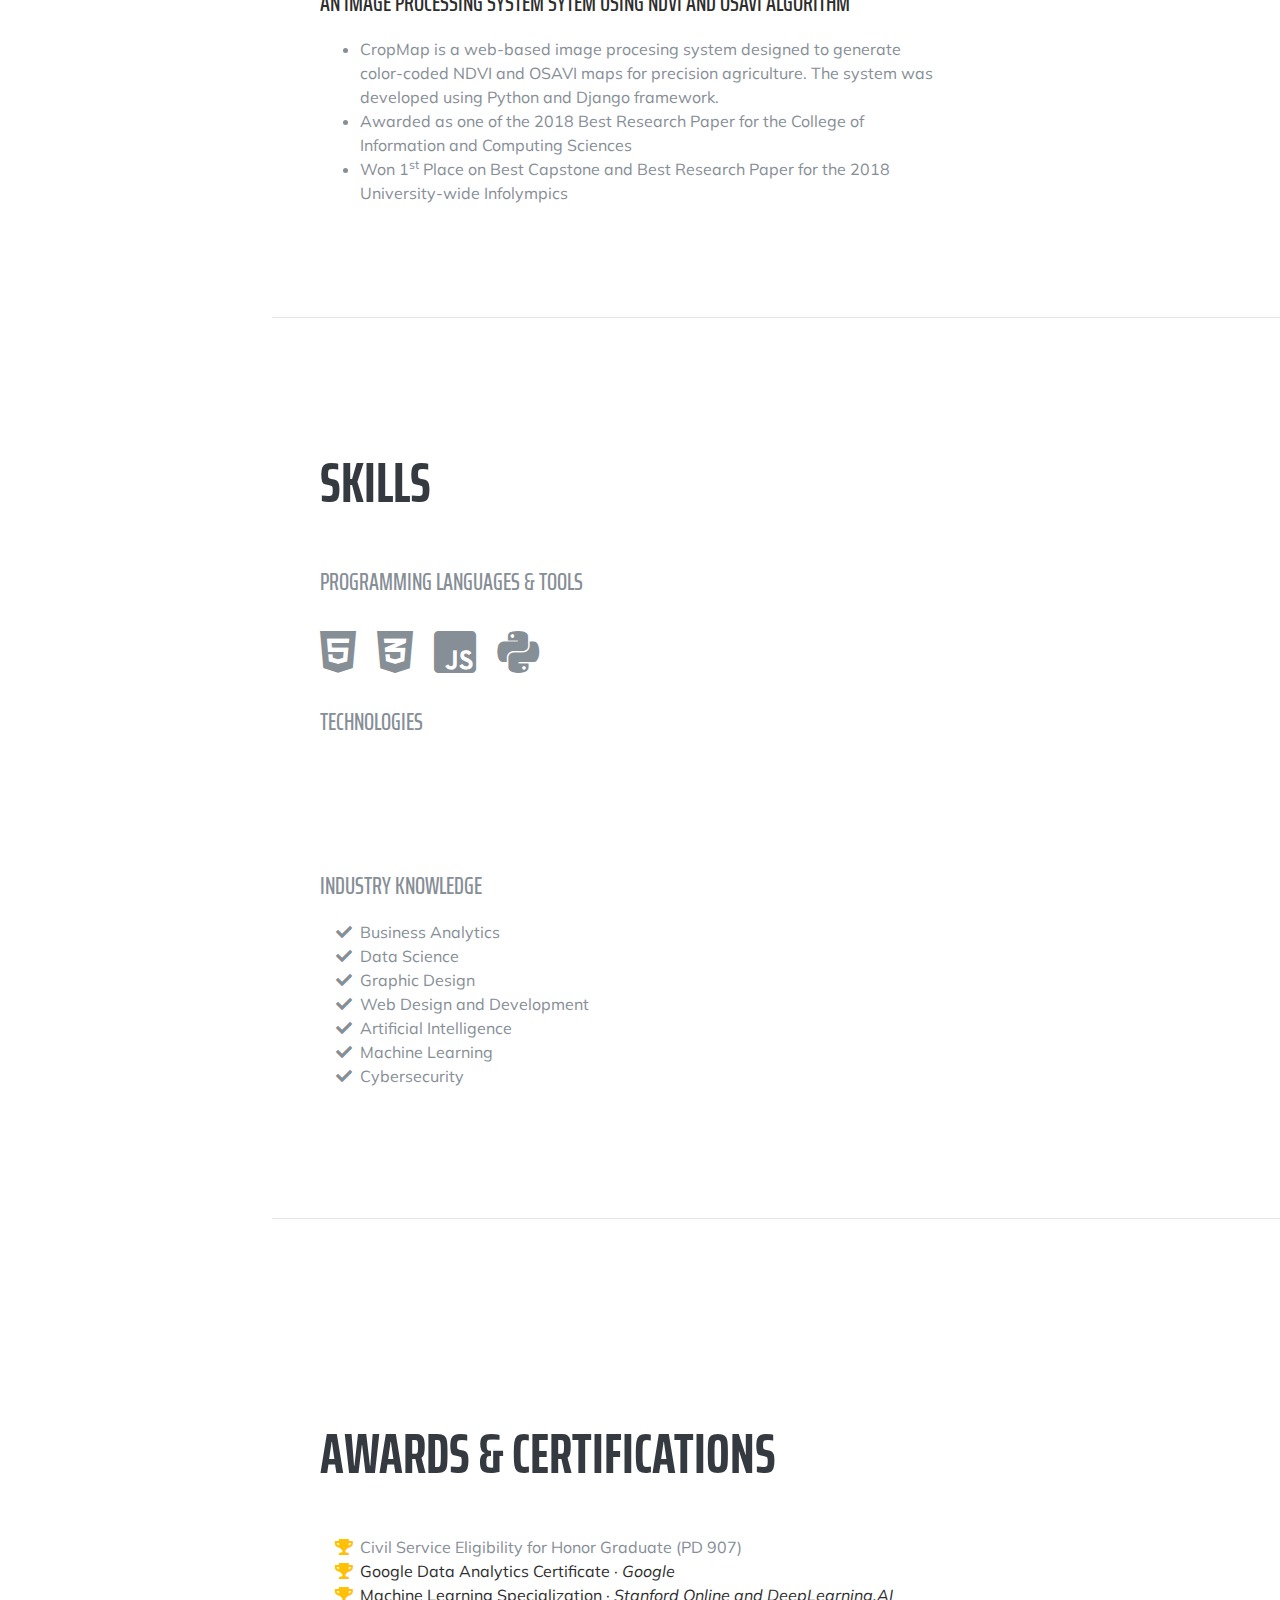
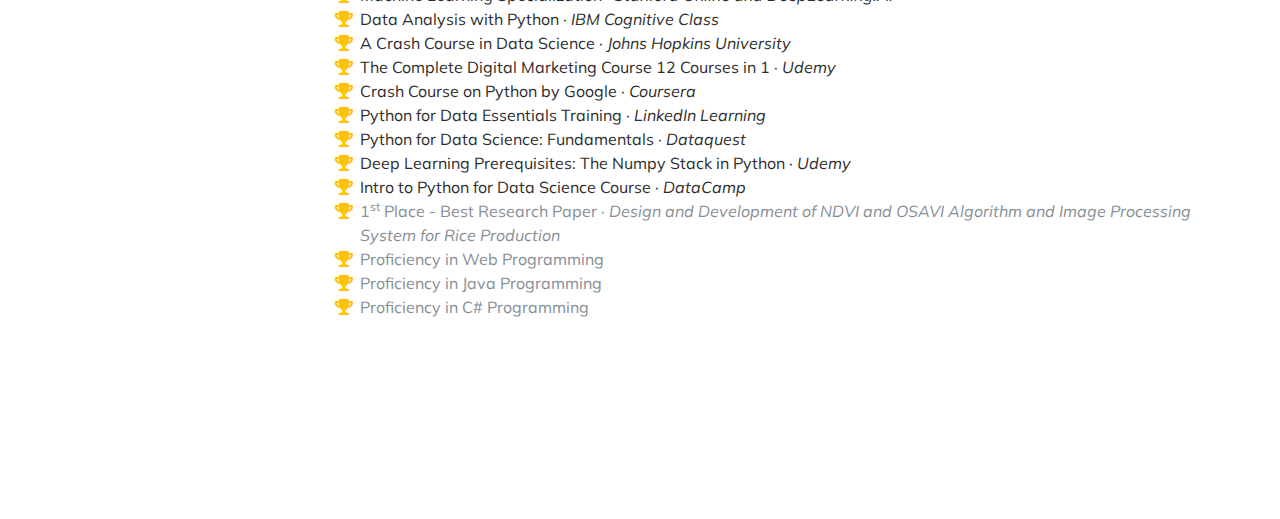
==== commit af47e18d: "Update index.html" ====
--- a/index.html
+++ b/index.html
@@ -249,6 +249,19 @@
 
         <div class="resume-item d-flex flex-column flex-md-row justify-content-between mb-5">
           <div class="resume-content">
+            <h3 class="mb-0"><a href="https://app.powerbi.com/links/91AhplkHdK?ctid=c7e8b5ac-96c6-4123-a65a-793543aced4d&pbi_source=linkShare&bookmarkGuid=b7c546cf-b37e-40f1-a662-4af6913c16c7" target="_blank">Sulong Cagayan Valley</a></h3>
+            <div class="subheading mb-3"><a href="https://app.powerbi.com/links/91AhplkHdK?ctid=c7e8b5ac-96c6-4123-a65a-793543aced4d&pbi_source=linkShare&bookmarkGuid=b7c546cf-b37e-40f1-a662-4af6913c16c7" target="_blank">A Visualization Dashboard of the Cities and Municipalities Competitiveness Index (CMCI) of Region II</a></div>
+            <ul>
+              <li>With the use of Power BI as a tool for visualization, I came up with meaningful insights about the CMCI Survey Results of Region II and the summary results on the major pillars for all the Local Government Units (LGUs) in Cagayan Valley.</li>
+            </ul>
+          </div>
+          <div class="resume-date text-md-right">
+            <span class="text-primary">2022</span>
+          </div>
+        </div>
+
+        <div class="resume-item d-flex flex-column flex-md-row justify-content-between mb-5">
+          <div class="resume-content">
             <h3 class="mb-0"><a href="https://biznest.prosperna.ph/" target="_blank">CSU-iShop</a></h3>
             <div class="subheading mb-3"><a href="https://biznest.prosperna.ph/" target="_blank">An Ecommerce Platform for MSMEs and Startups in Cagayan Valley</a></div>
             <ul>
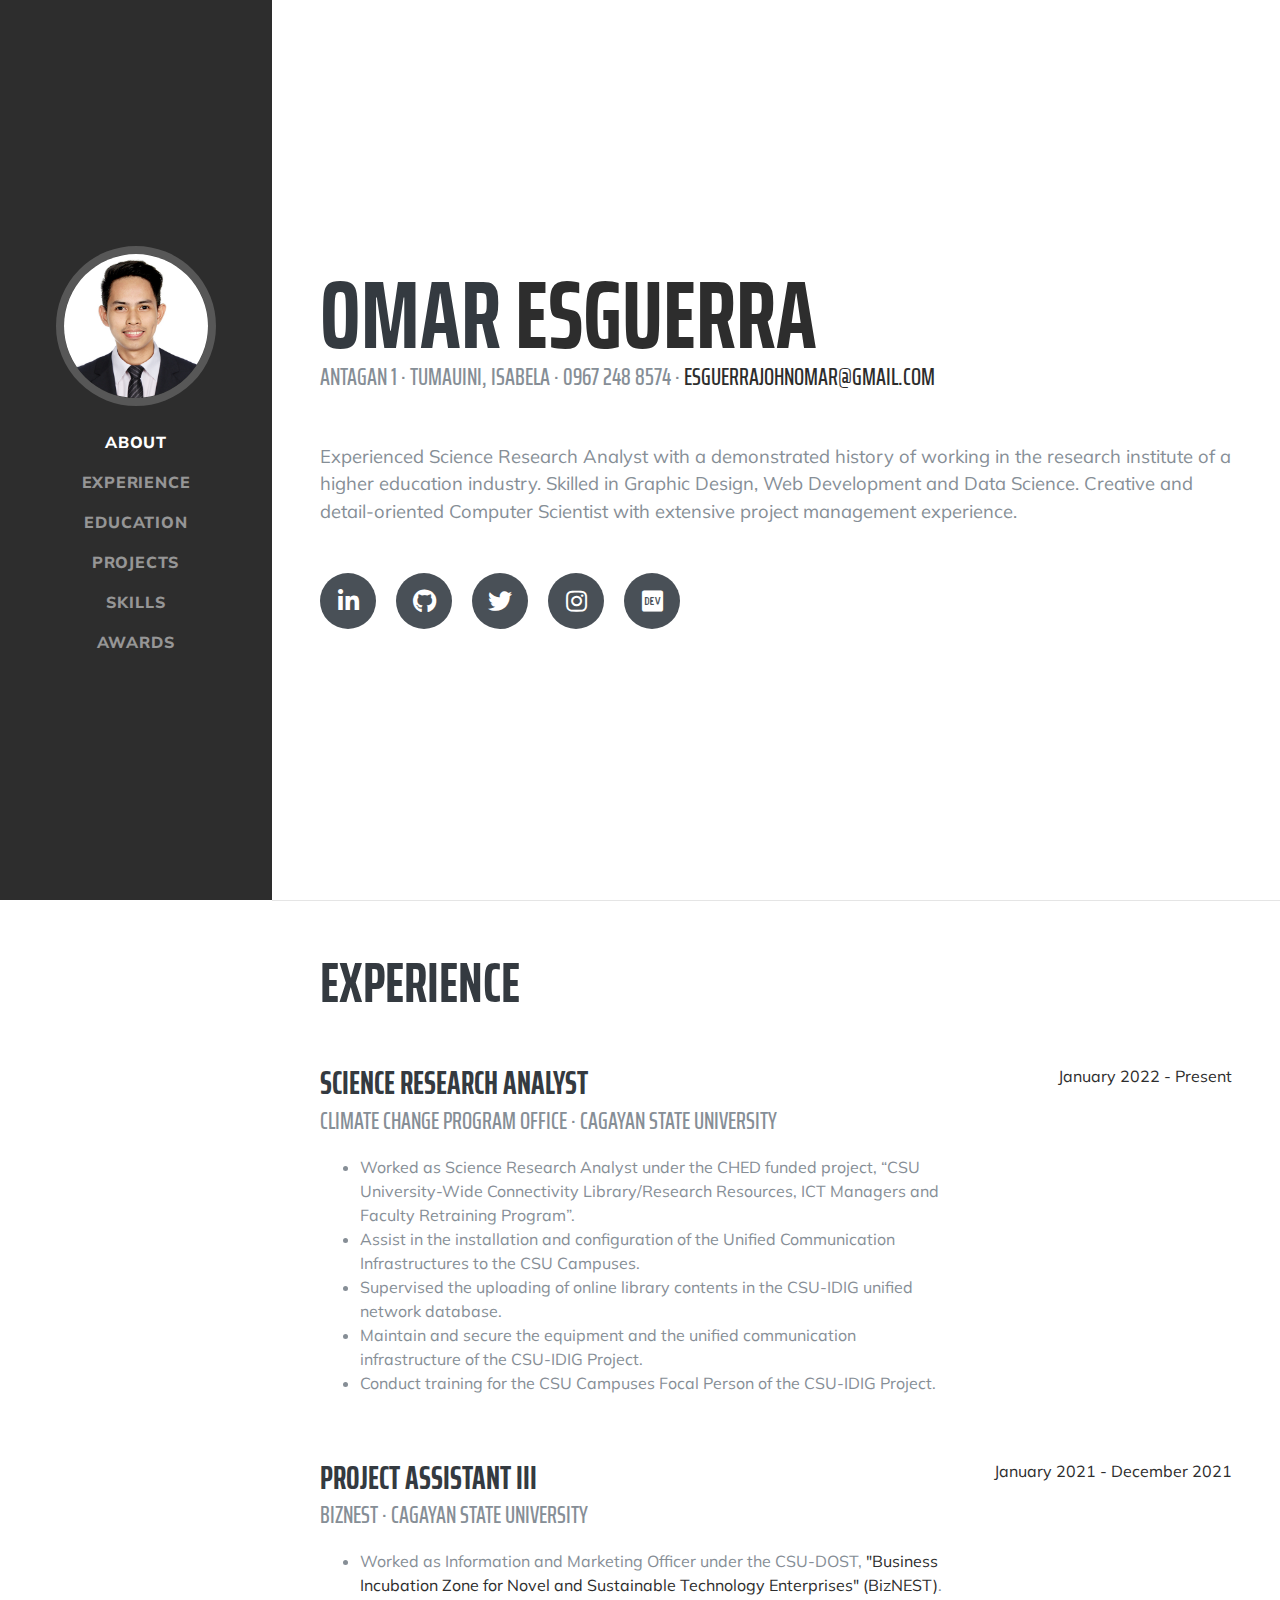
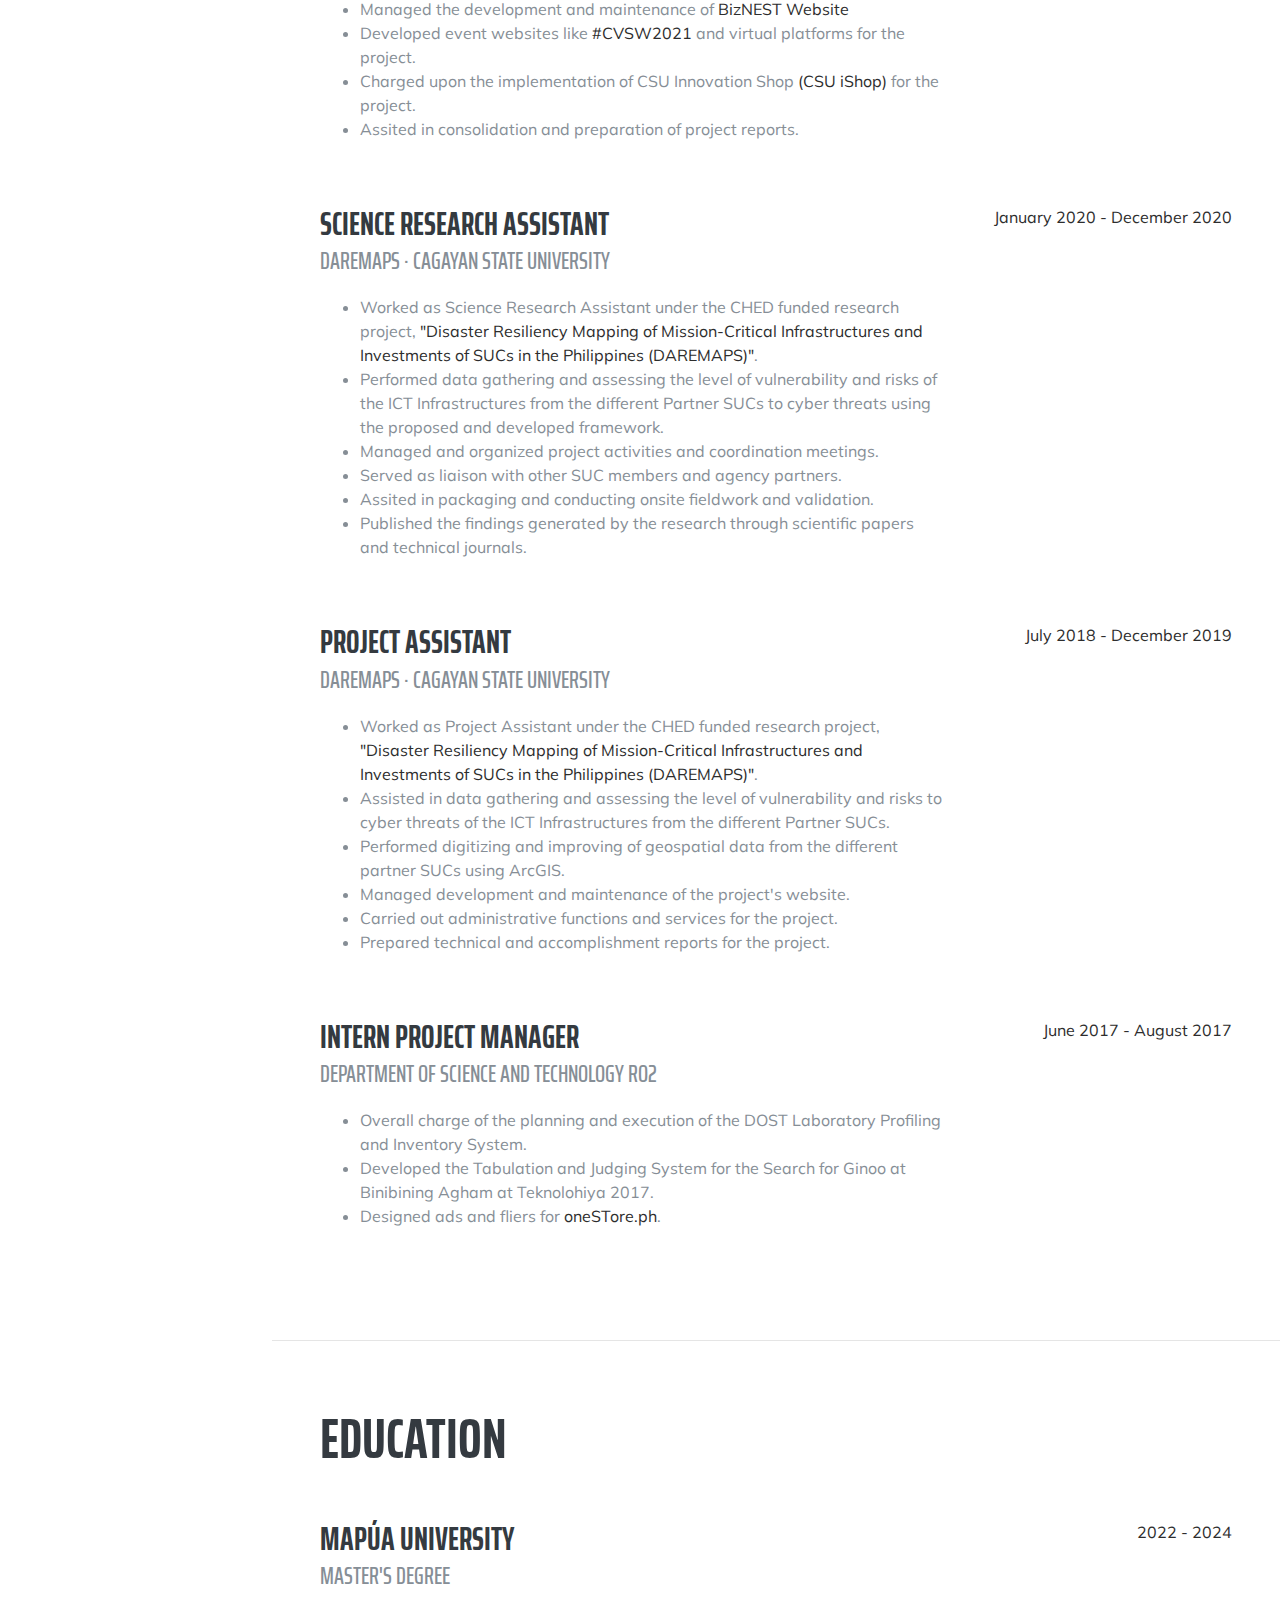
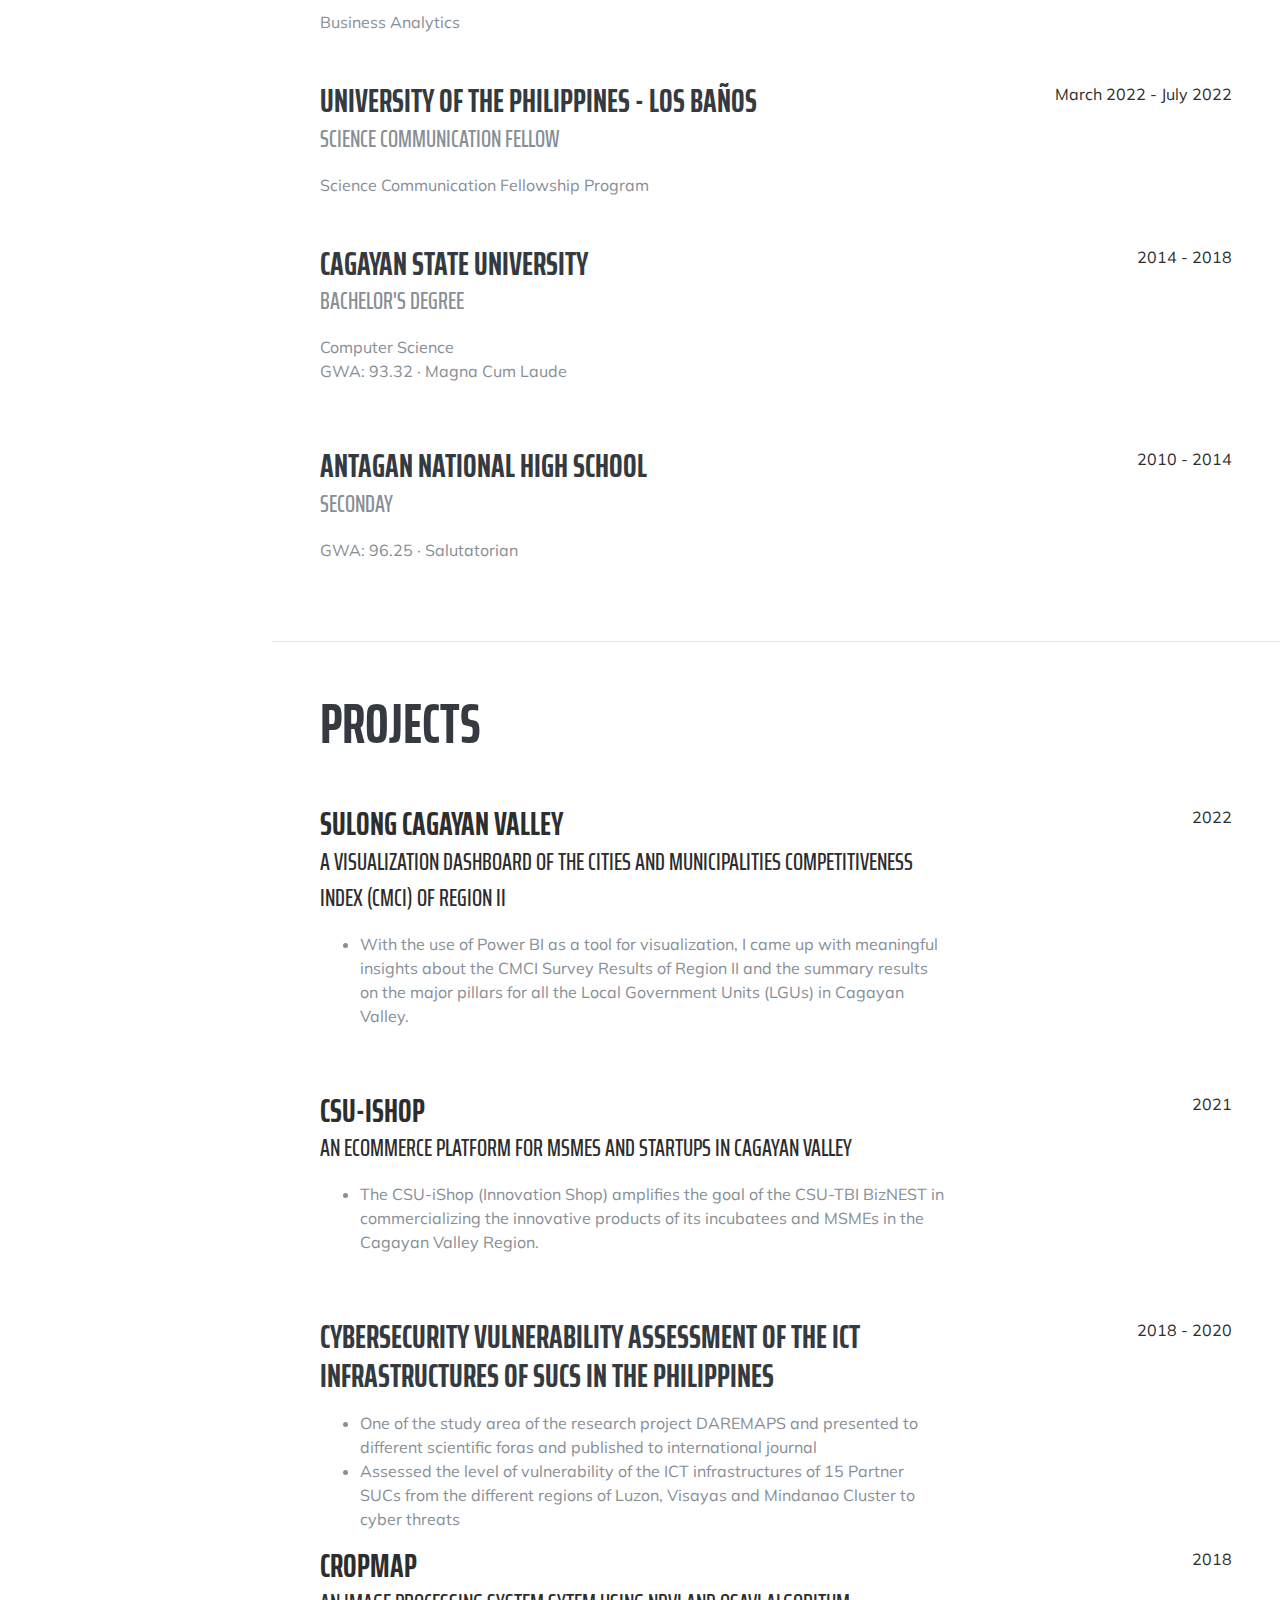
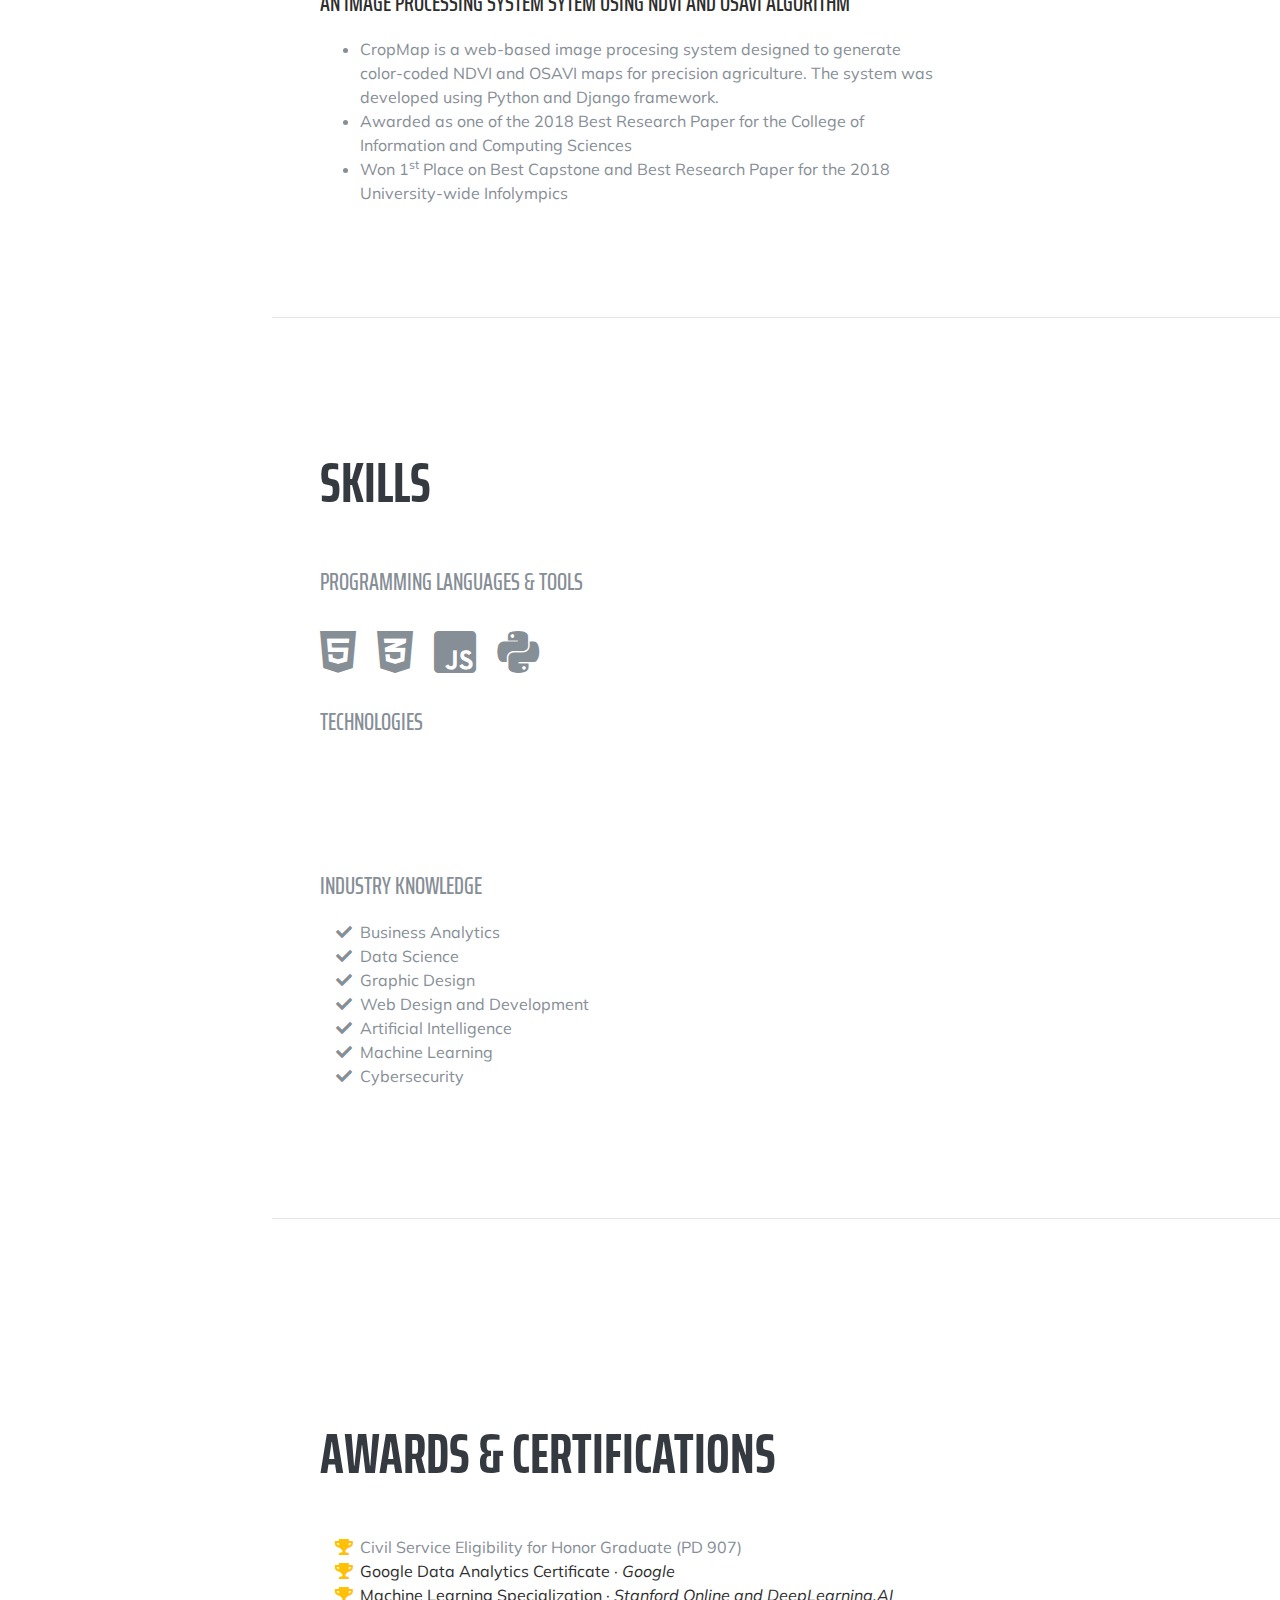
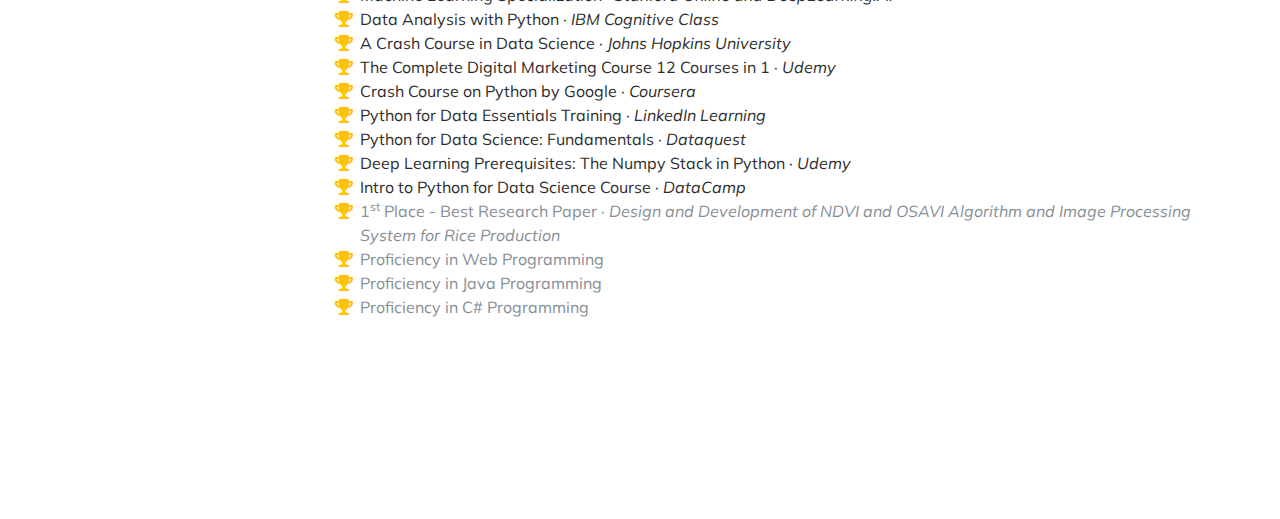
==== commit b7e7e570: "Update index.html" ====
--- a/index.html
+++ b/index.html
@@ -8,7 +8,7 @@
   <meta name="description" content="">
   <meta name="author" content="">
 
-  <title>John Omar Esguerra | My Resume</title>
+  <title>Omar Esguerra | My Resume</title>
 
   <!-- Bootstrap core CSS -->
   <link href="vendor/bootstrap/css/bootstrap.min.css" rel="stylesheet">
@@ -27,7 +27,7 @@
 
   <nav class="navbar navbar-expand-lg navbar-dark bg-primary fixed-top" id="sideNav">
     <a class="navbar-brand js-scroll-trigger" href="#page-top">
-      <span class="d-block d-lg-none">John Omar Esguerra</span>
+      <span class="d-block d-lg-none">Omar Esguerra</span>
       <span class="d-none d-lg-block">
         <img class="img-fluid img-profile rounded-circle mx-auto mb-2" src="img/profile1.jpg" alt="">
       </span>
@@ -66,7 +66,7 @@
 
     <section class="resume-section p-3 p-lg-5 d-flex align-items-center" id="about">
       <div class="w-100">
-        <h1 class="mb-0">John Omar
+        <h1 class="mb-0">Omar
           <span class="text-primary">Esguerra</span>
         </h1>
         <div class="subheading mb-5">Antagan 1 · Tumauini, Isabela · 0967 248 8574 ·
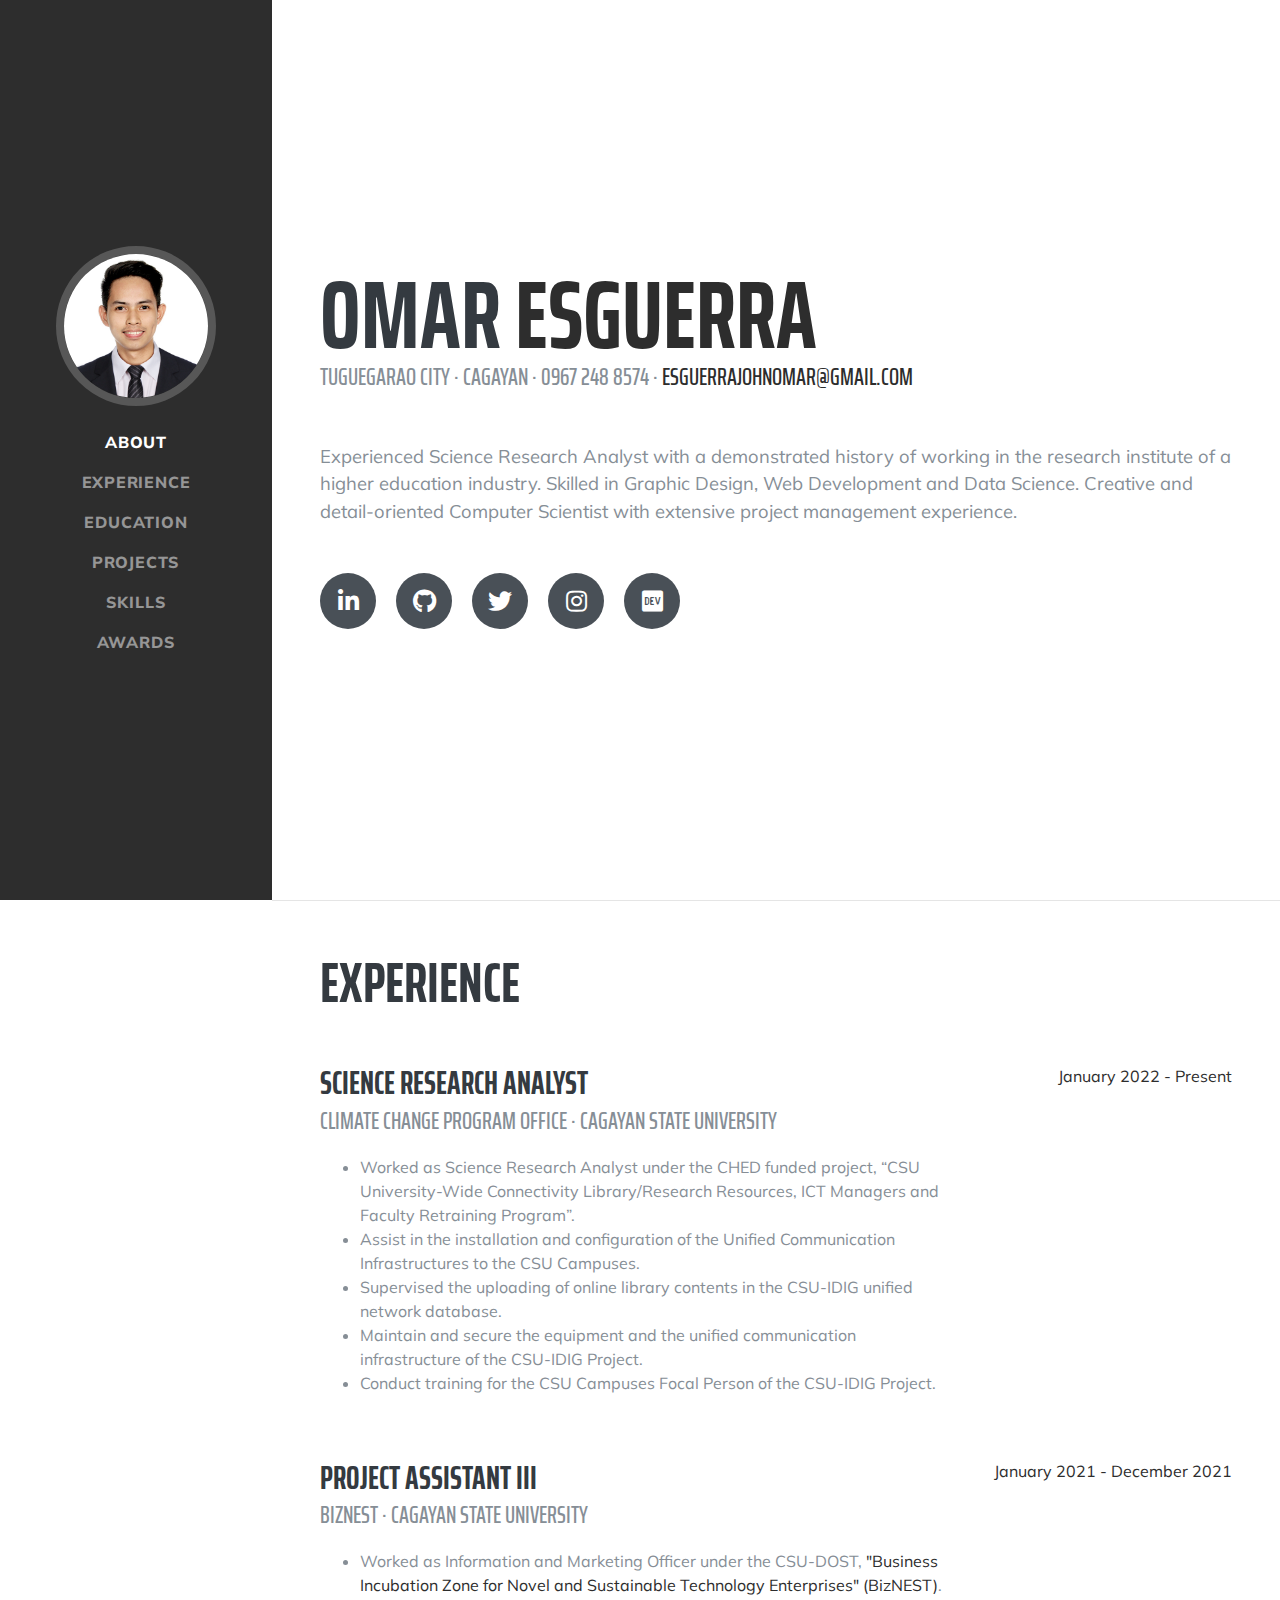
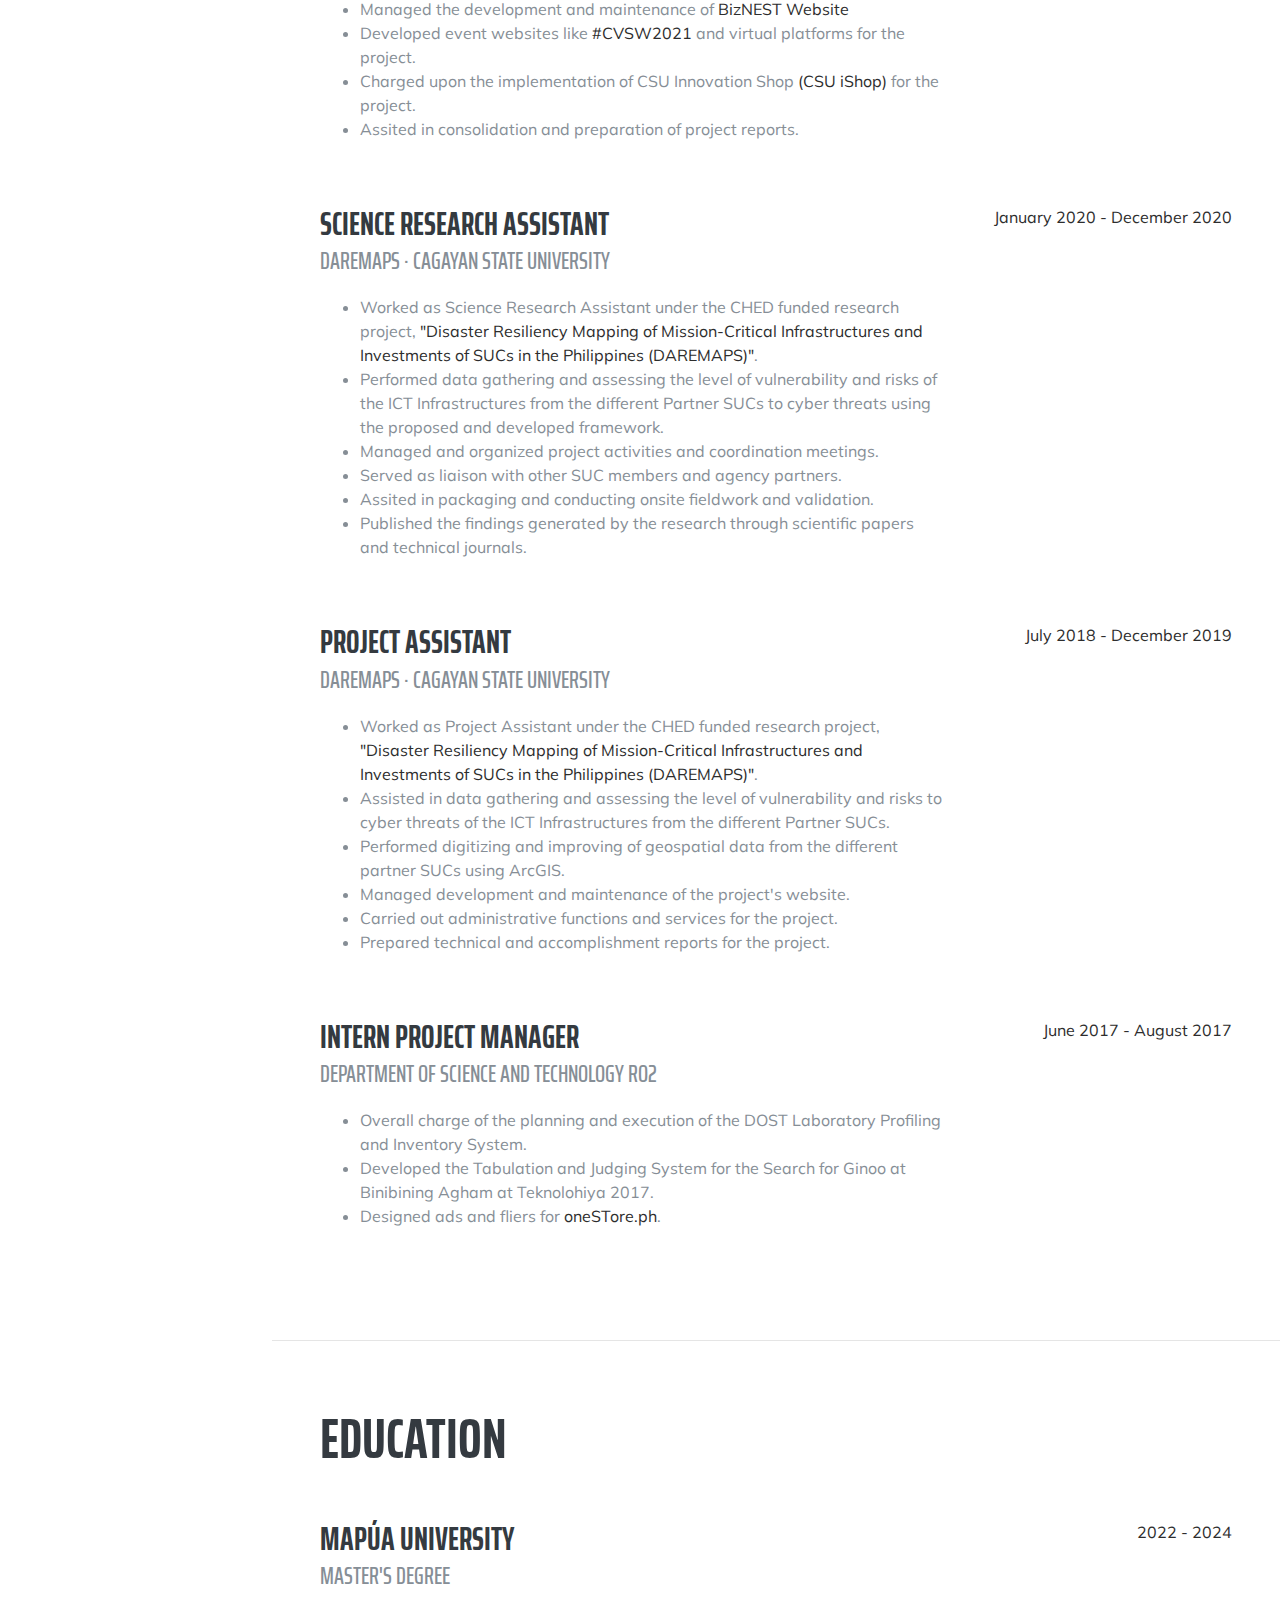
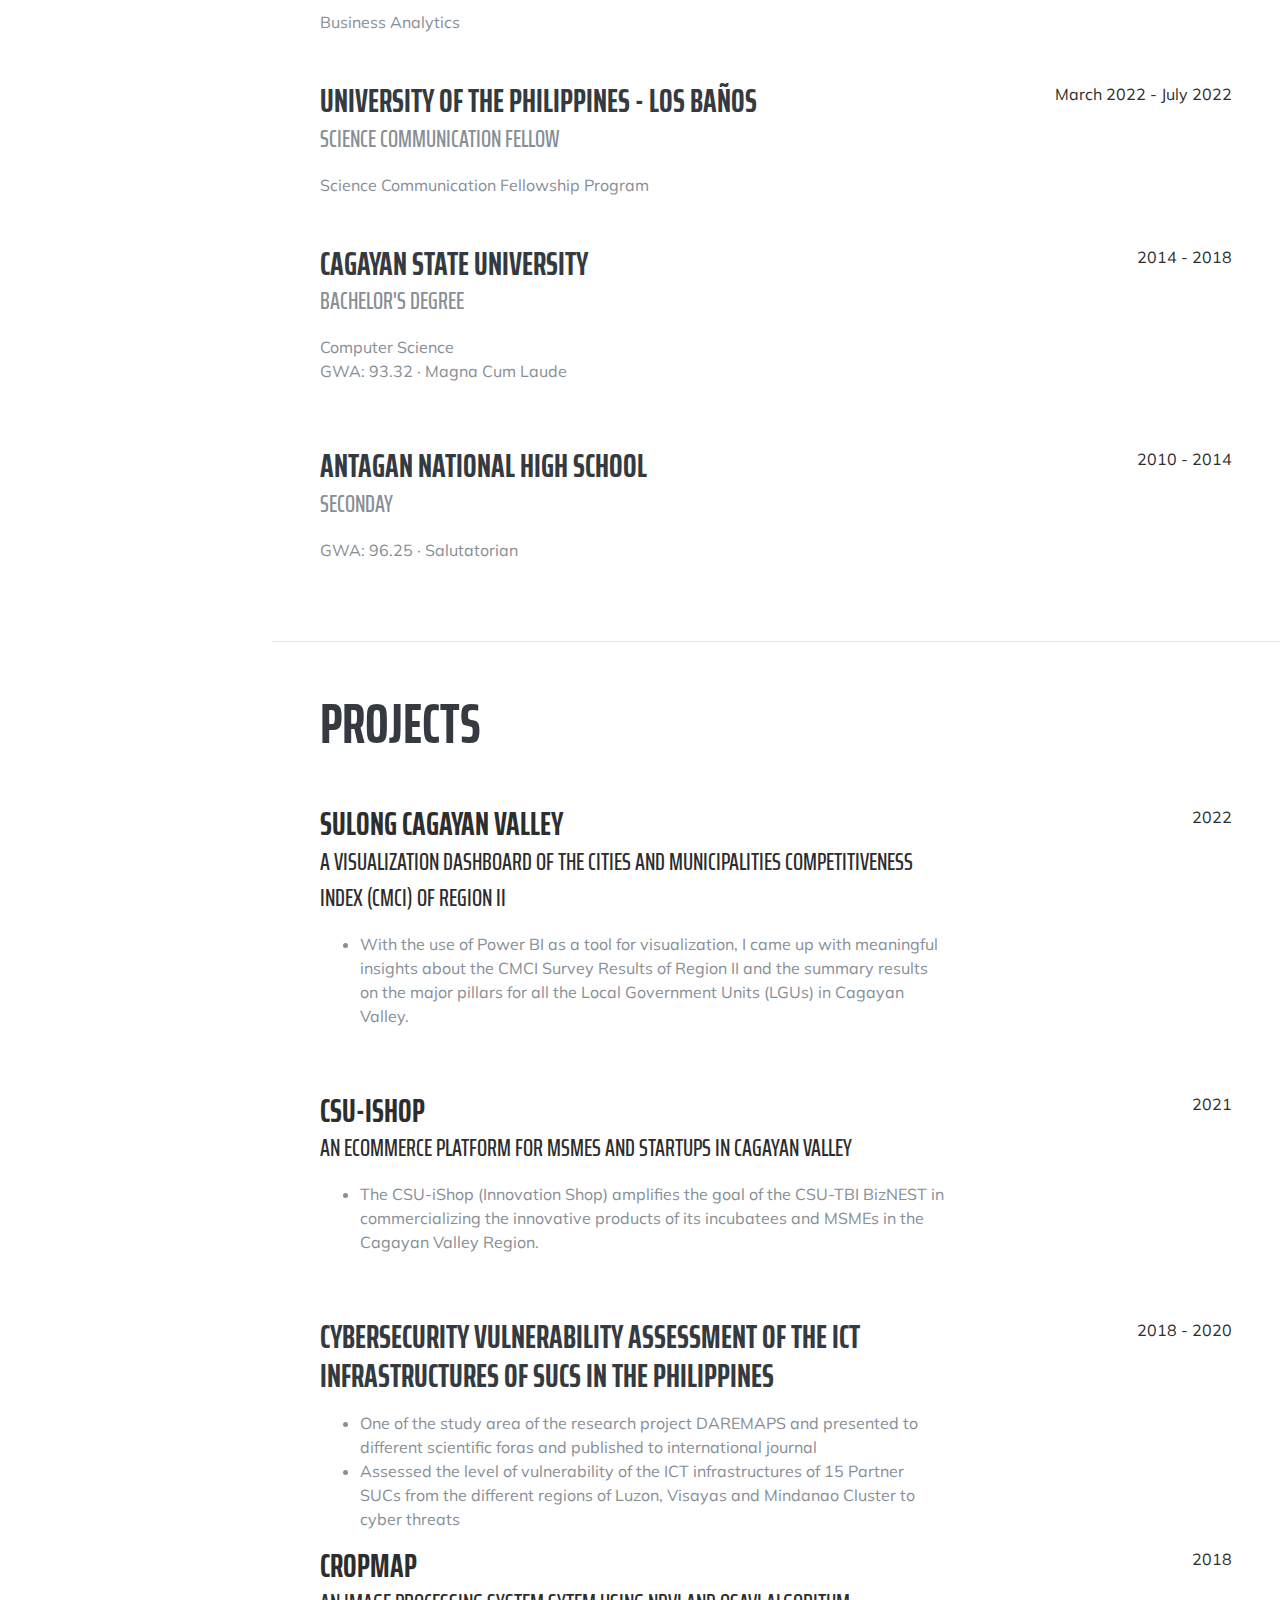
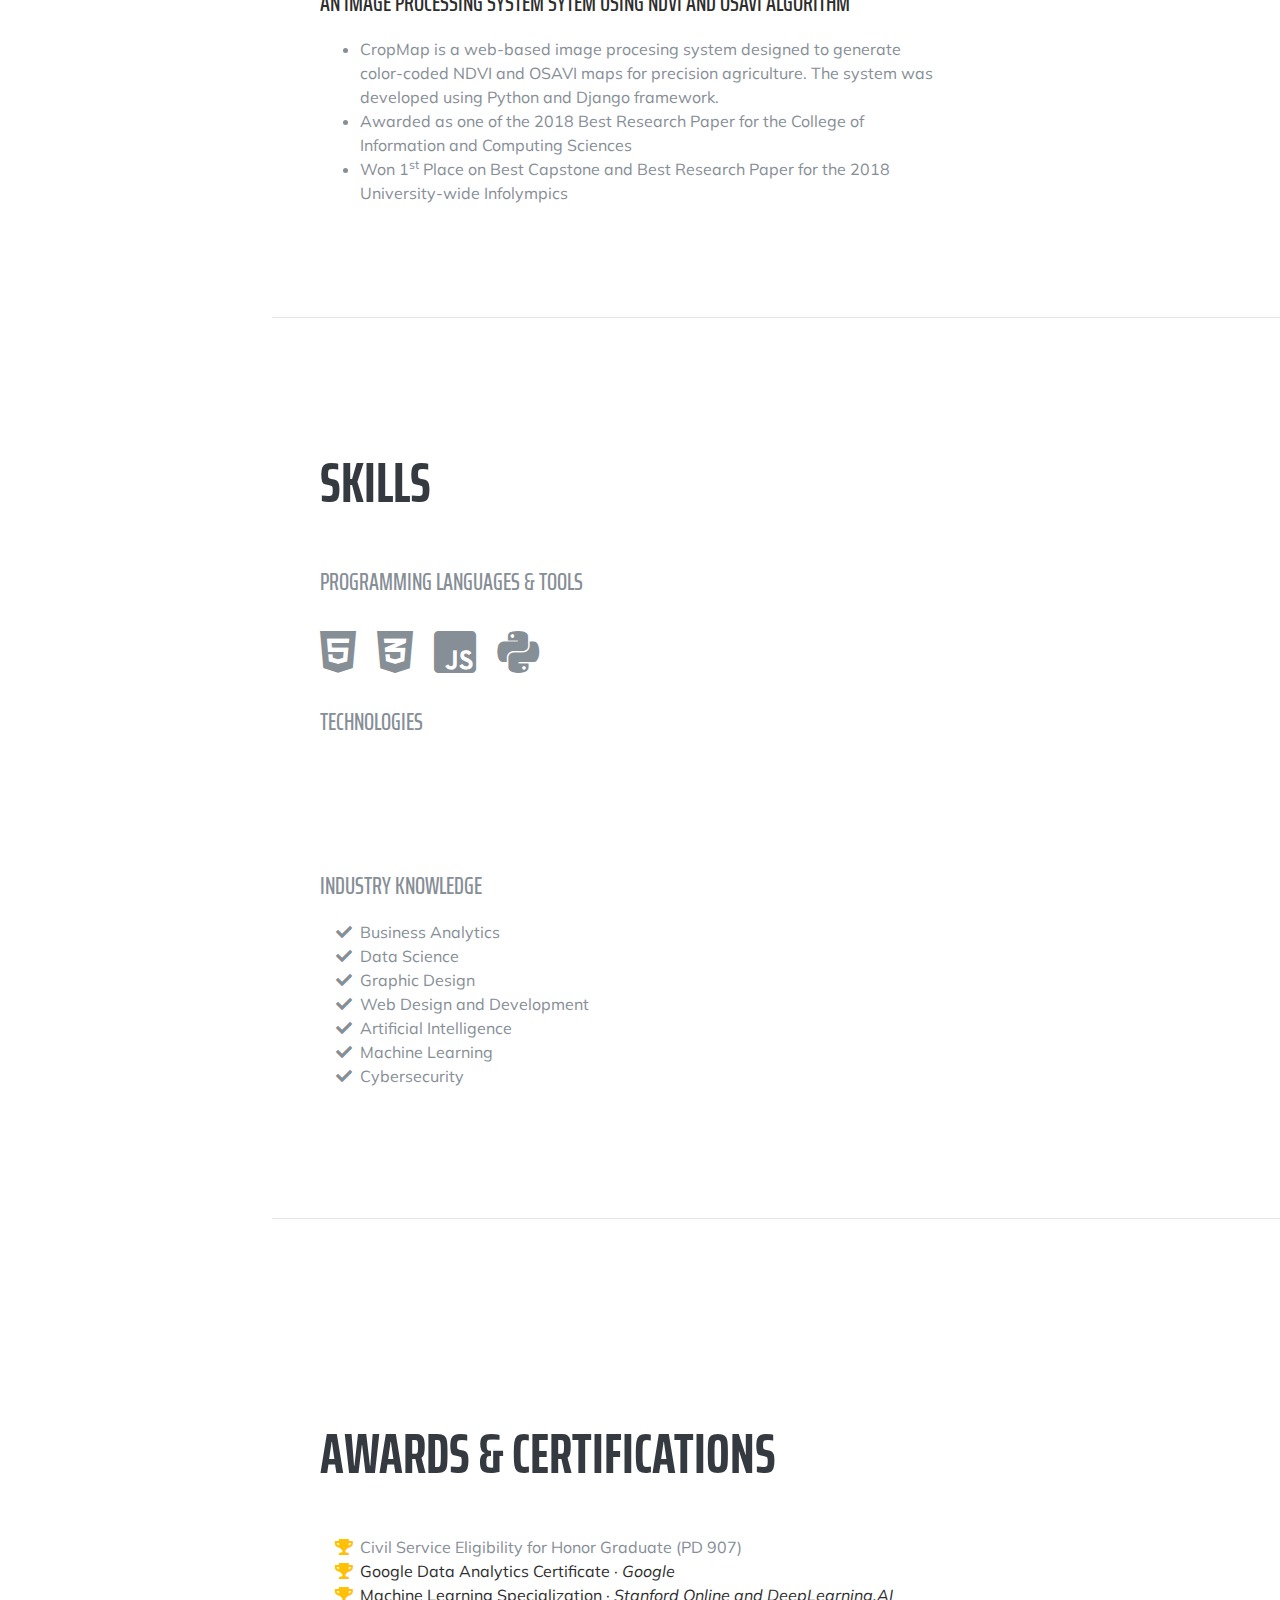
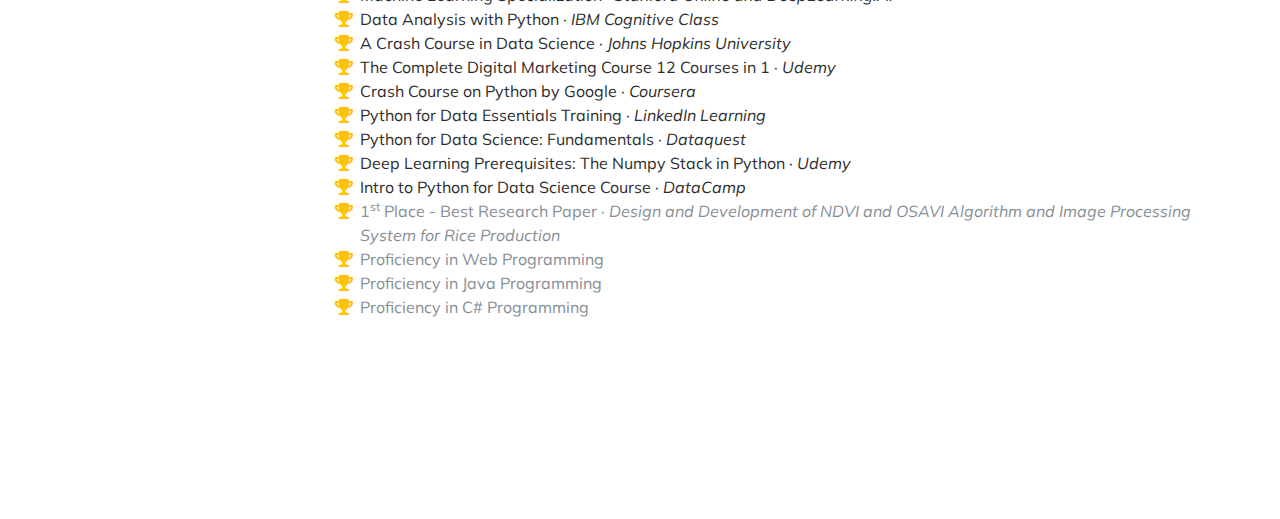
==== commit 5c3f843f: "Update index.html" ====
--- a/index.html
+++ b/index.html
@@ -69,7 +69,7 @@
         <h1 class="mb-0">Omar
           <span class="text-primary">Esguerra</span>
         </h1>
-        <div class="subheading mb-5">Antagan 1 · Tumauini, Isabela · 0967 248 8574 ·
+        <div class="subheading mb-5">Tuguegarao City · Cagayan · 0967 248 8574 ·
           <a href="mailto:esguerrajohnomar@gmail.com">esguerrajohnomar@gmail.com</a>
         </div>
         <p class="lead mb-5">Experienced Science Research Analyst with a demonstrated history of working in the research institute of a higher education industry. Skilled in Graphic Design, Web Development and Data Science. Creative and detail-oriented Computer Scientist with extensive project management experience. </p>
